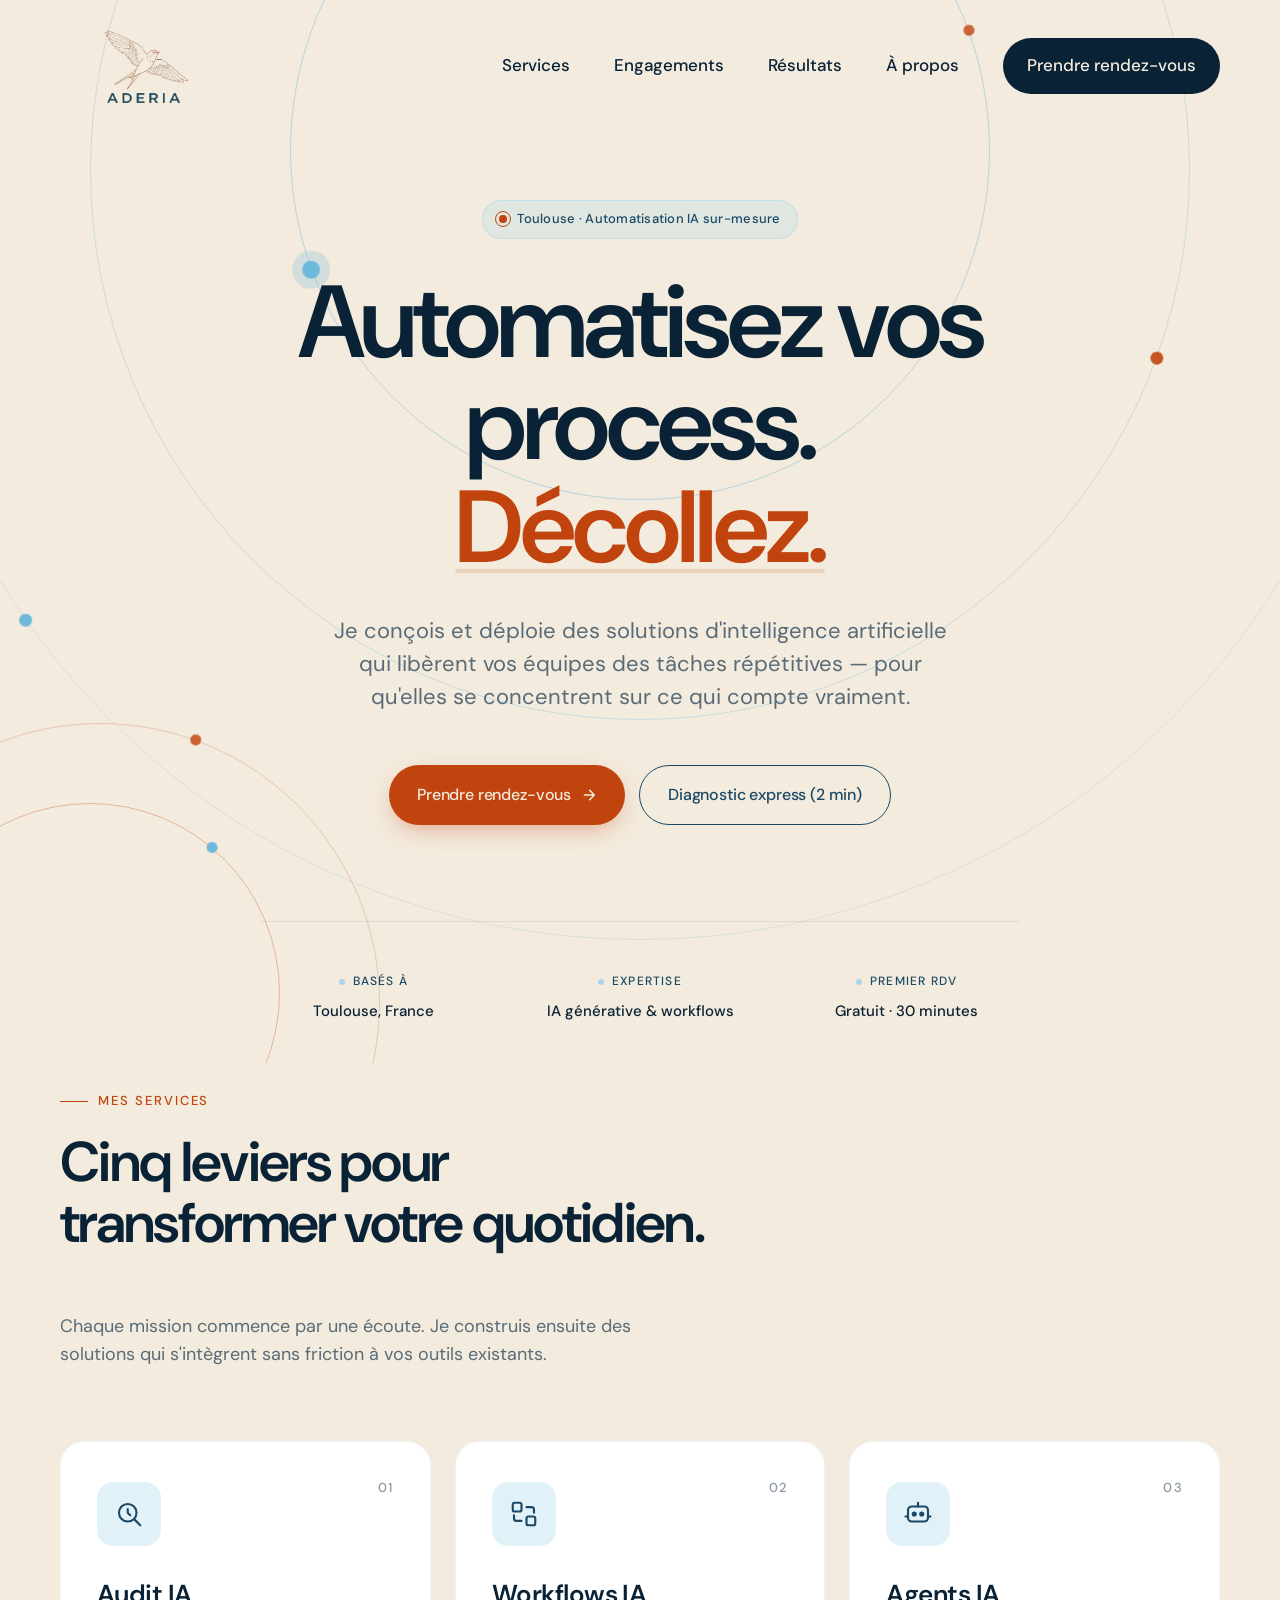
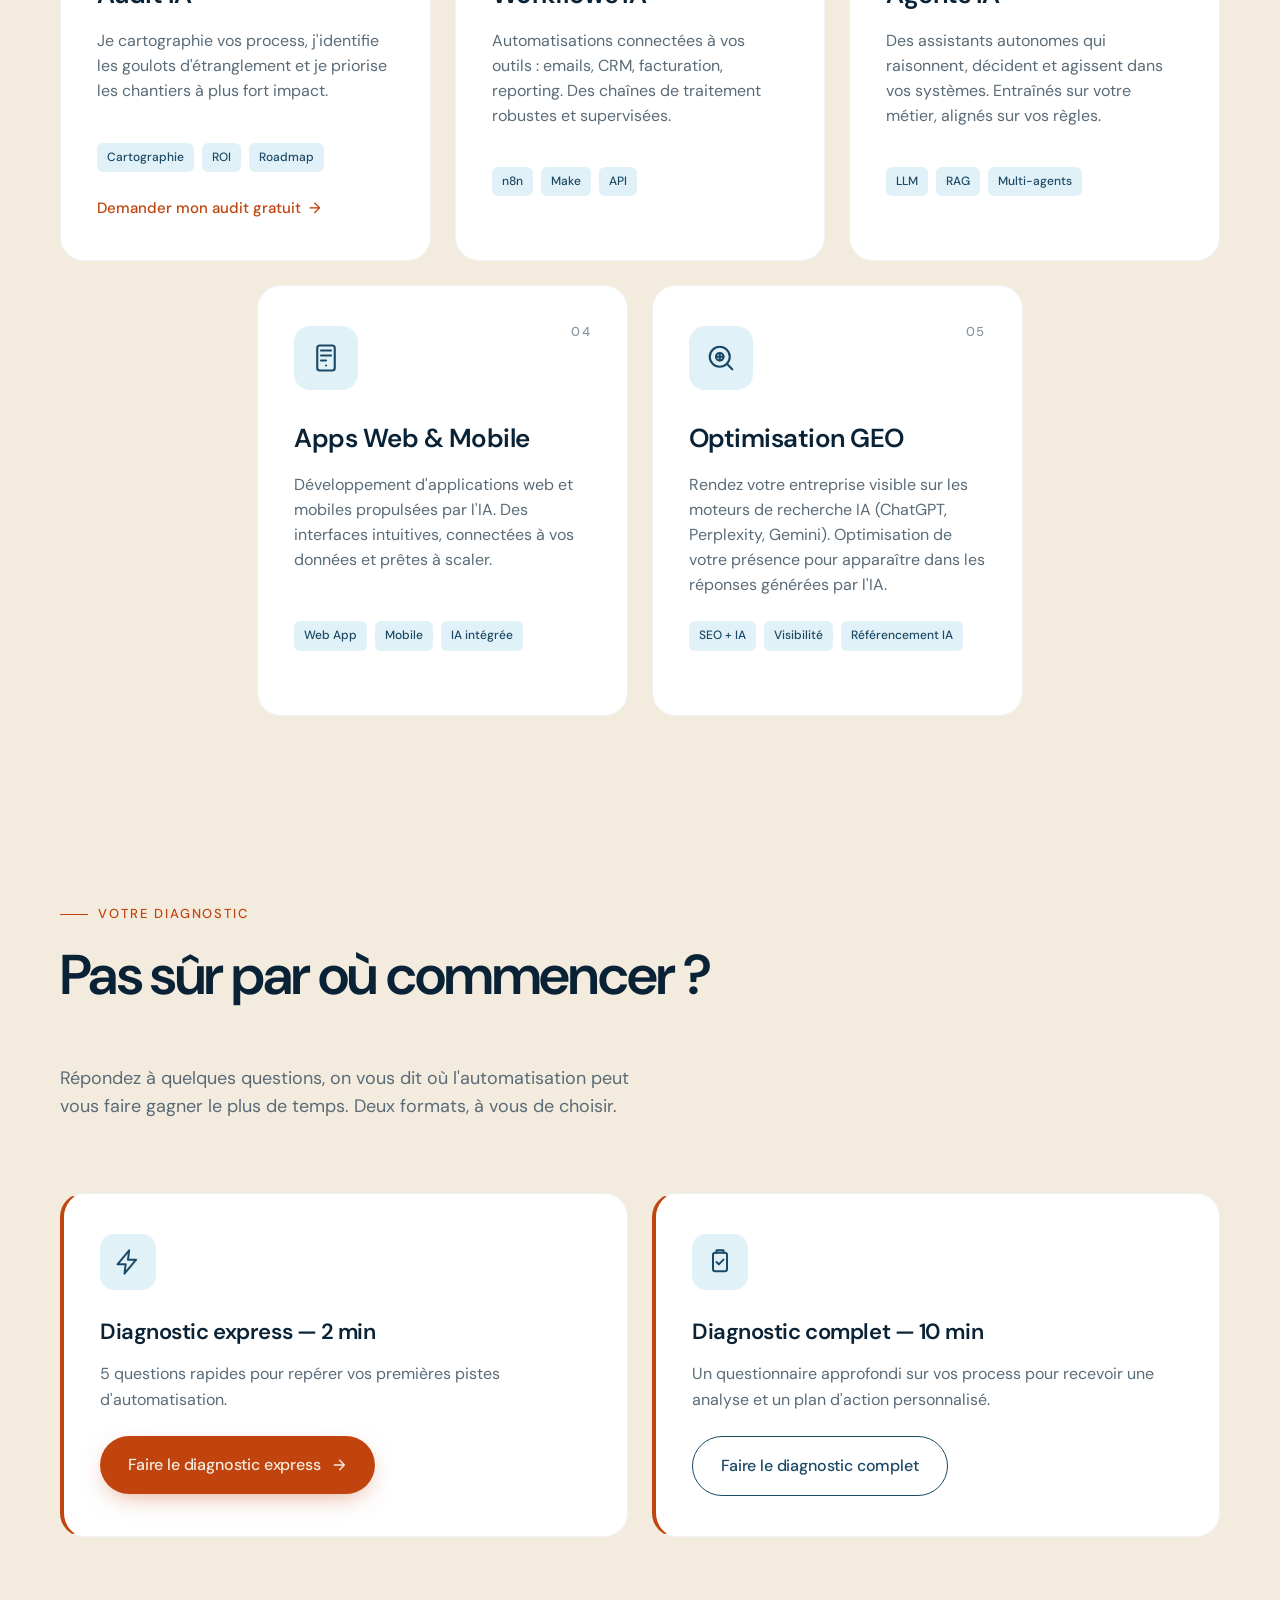
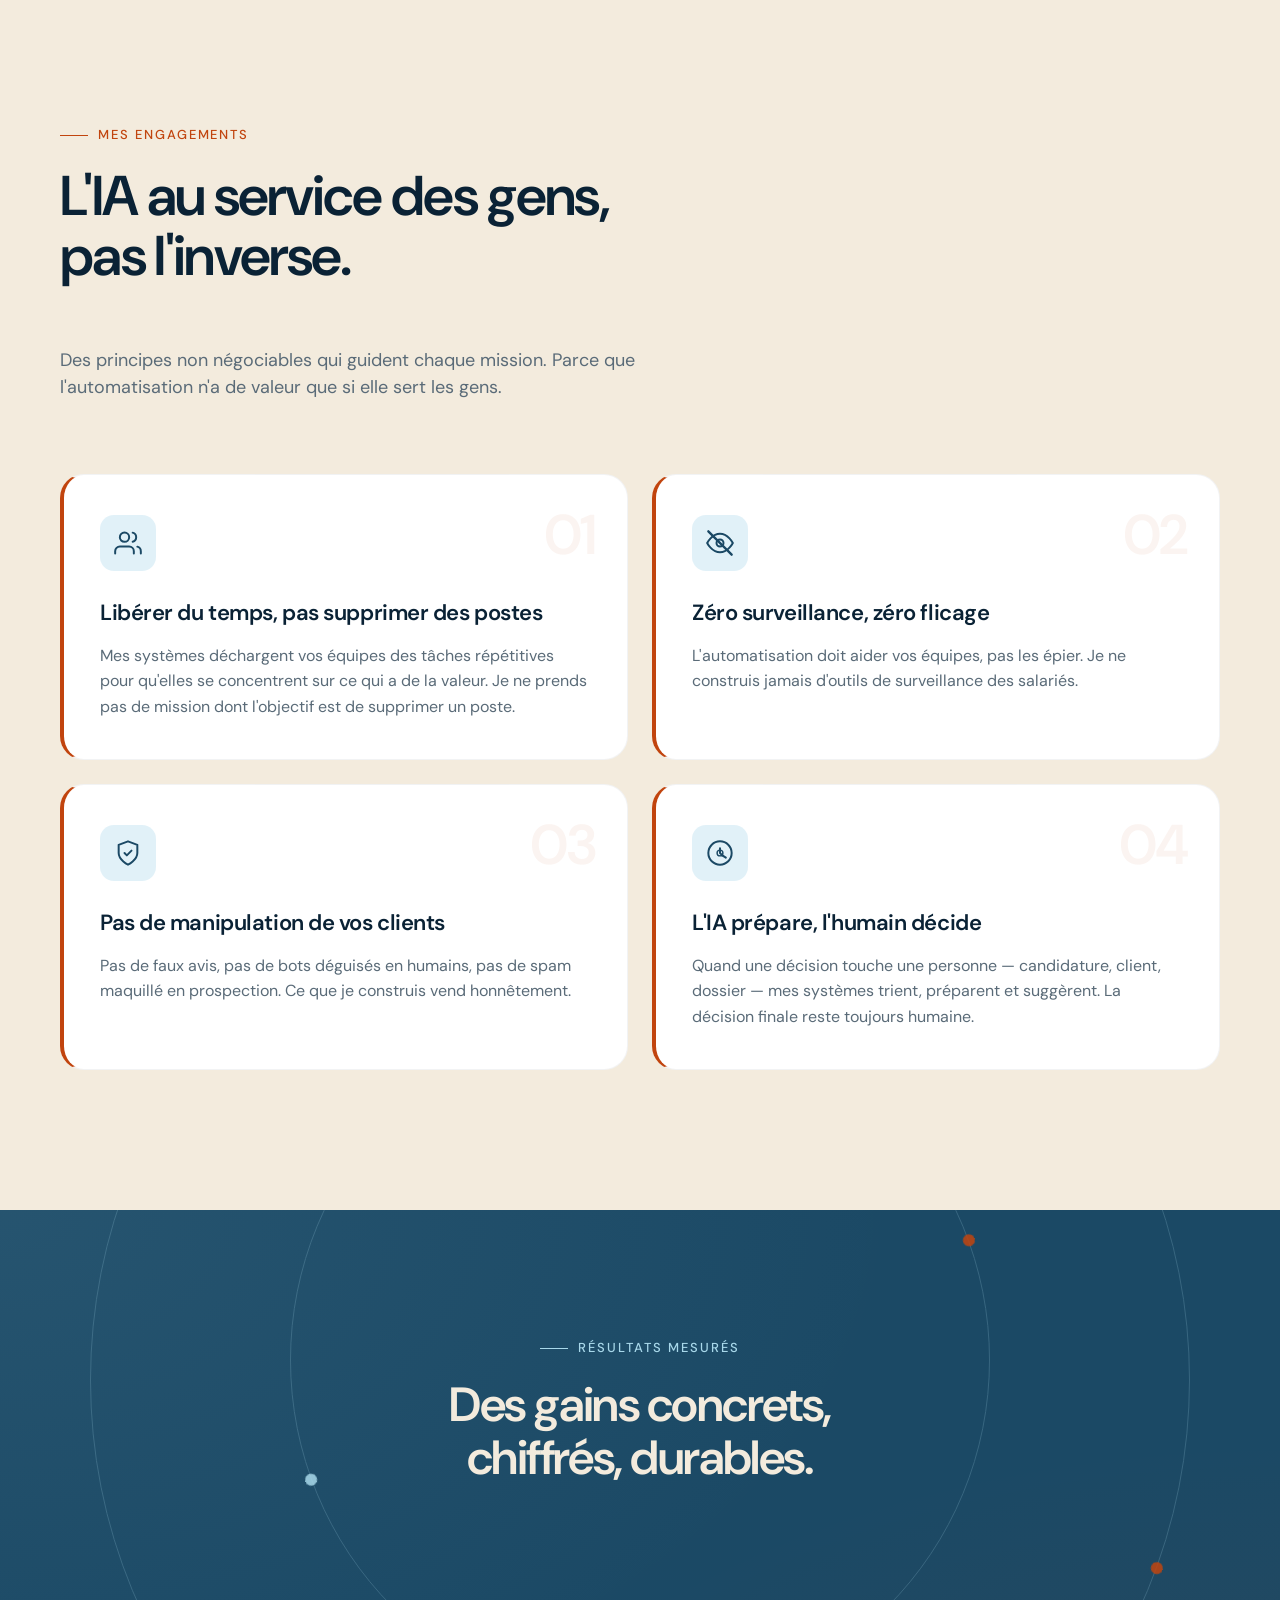
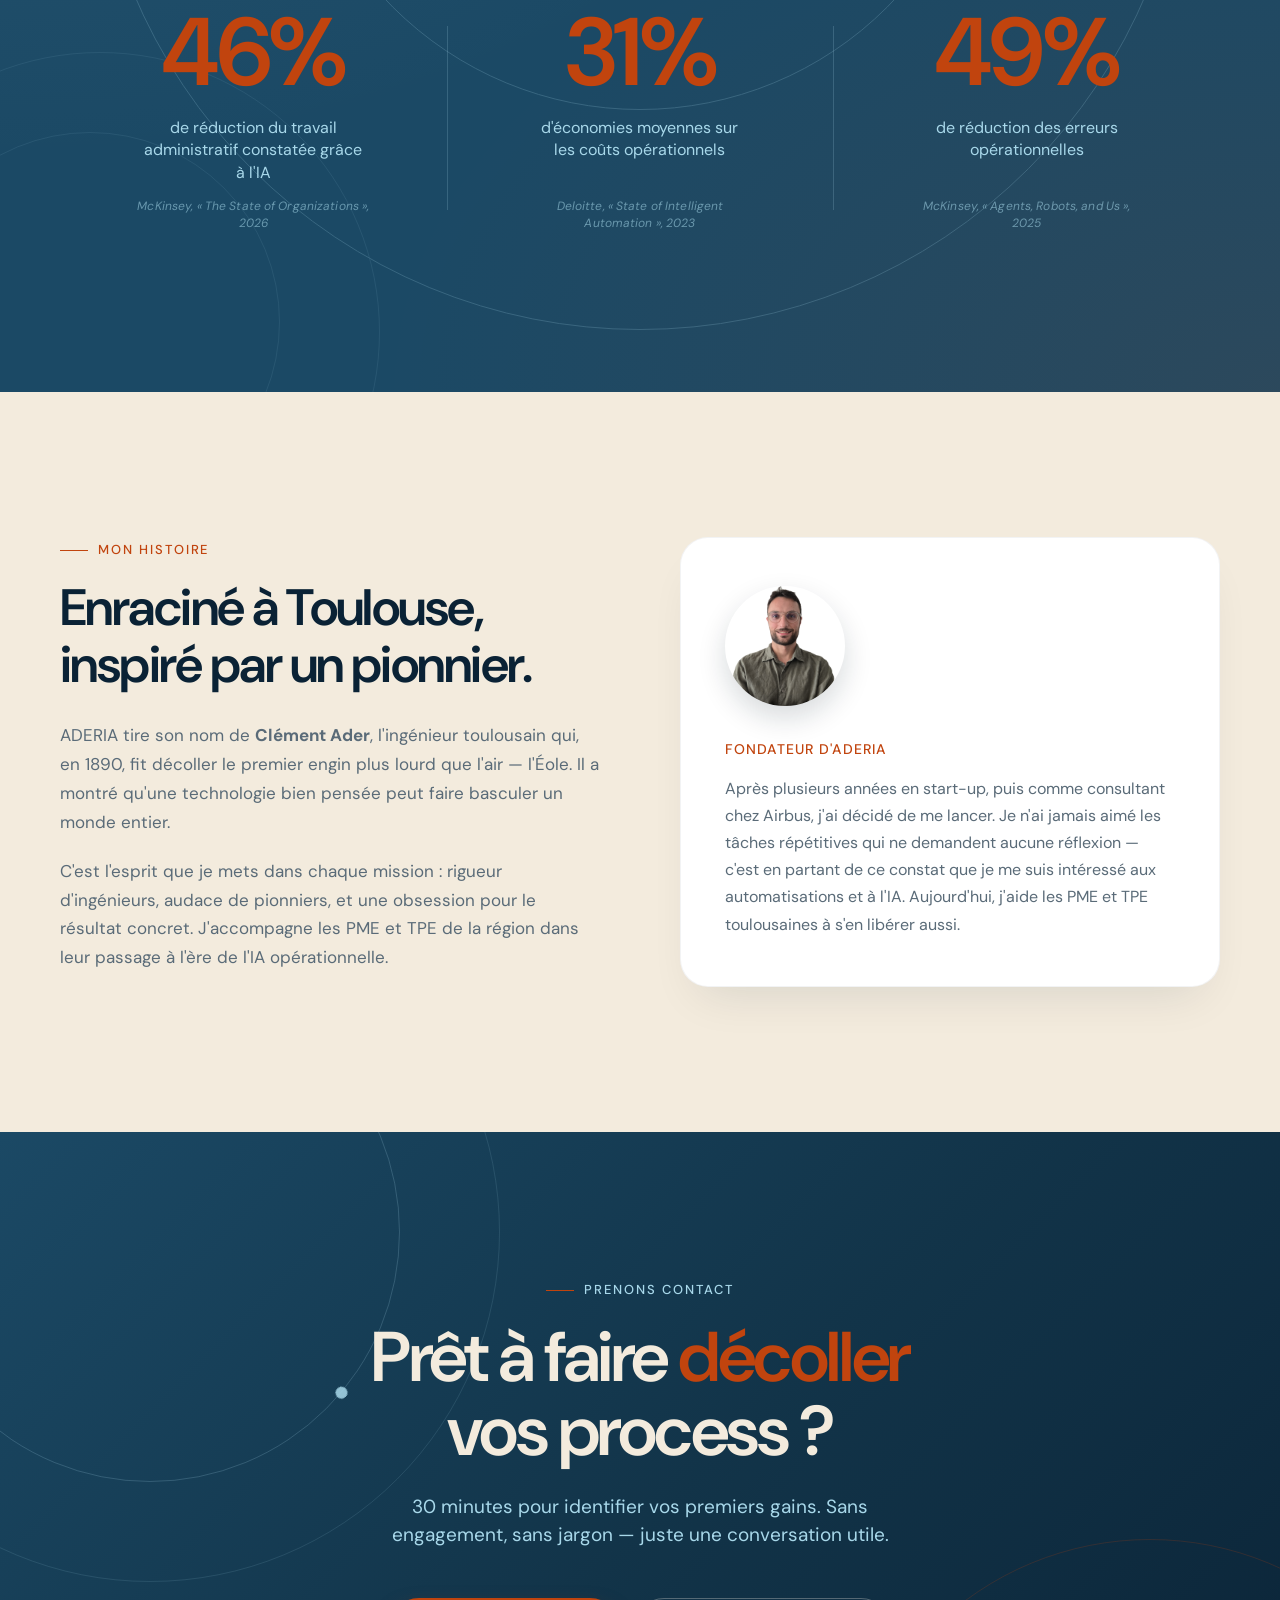
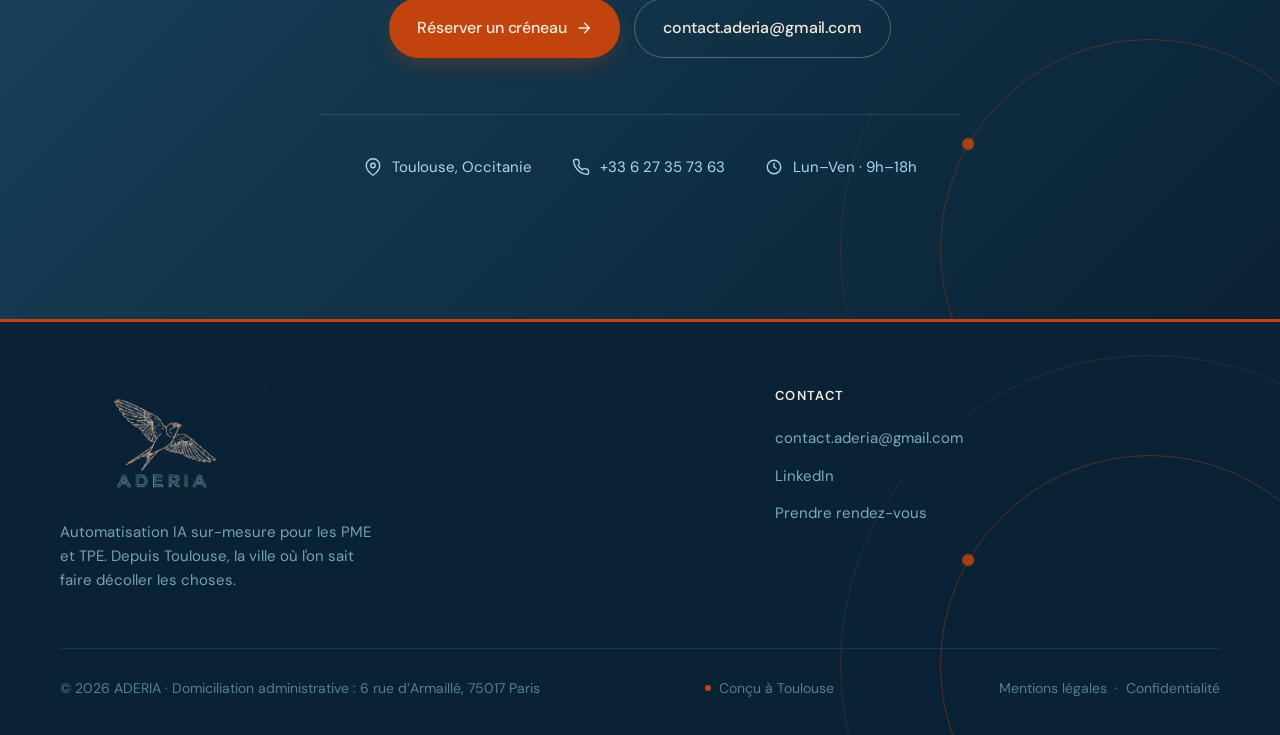
==== index.html @ 404ac1b2 "Hero: tone down orbit dots and rings slightly Halfway between the previous two intensity levels.  Co" ====
<!DOCTYPE html>
<html lang="fr"><head><meta http-equiv="Content-Type" content="text/html; charset=UTF-8">

<meta name="viewport" content="width=device-width, initial-scale=1.0">
<title>ADERIA — Automatisation IA à Toulouse</title>
<link rel="preconnect" href="https://fonts.googleapis.com/">
<link rel="preconnect" href="https://fonts.gstatic.com/" crossorigin="">
<link rel="stylesheet" href="https://fonts.googleapis.com/css2?family=DM+Sans:wght@400;500;600;700;800&display=swap">
<!-- Calendly widget -->
<link href="https://assets.calendly.com/assets/external/widget.css" rel="stylesheet">
<script src="https://assets.calendly.com/assets/external/widget.js" async=""></script>
<!-- Tally popup widget -->
<script src="https://tally.so/widgets/embed.js"></script><style>@keyframes _spin_evhv6_1{0%{transform:rotate(0)}to{transform:rotate(360deg)}}@keyframes _wave_evhv6_1{0%{transform:rotate(0)}50%{transform:rotate(20deg)}to{transform:rotate(0)}}@keyframes _heartBeat_evhv6_1{0%{transform:scale(1)}50%{transform:scale(1.08)}to{transform:scale(1)}}@keyframes _flash_evhv6_1{0%,50%,to{opacity:1}25%,75%{opacity:.2}}@keyframes _bounce_evhv6_1{0%,20%,53%,to{transform:translate(0,0)}40%,43%{transform:translateY(-30px)scaleY(1.1)}70%{transform:translateY(-15px)scaleY(1.05)}80%{transform:translate(0,0)scaleY(.95)}90%{transform:translateY(-4px)scaleY(1.02)}}@keyframes _rubberBand_evhv6_1{0%{transform:scale(1)}30%{transform:scale(1.25,.75)}40%{transform:scale(.75,1.25)}50%{transform:scale(1.15,.85)}65%{transform:scale(.95,1.05)}75%{transform:scale(1.05,.95)}to{transform:scale(1)}}@keyframes _headShake_evhv6_1{0%{transform:translate(0)}6.5%{transform:translate(-6px)rotateY(-9deg)}18.5%{transform:translate(5px)rotateY(7deg)}31.5%{transform:translate(-3px)rotateY(-5deg)}43.5%{transform:translate(2px)rotateY(3deg)}50%{transform:translate(0)}}@keyframes _tada_evhv6_1{0%{transform:scale(1)}10%,20%{transform:scale3d(.9,.9,.9)rotate(-3deg)}30%,50%,70%,90%{transform:scale3d(1.1,1.1,1.1)rotate(3deg)}40%,60%,80%{transform:scale3d(1.1,1.1,1.1)rotate(-3deg)}to{transform:scale(1)}}._overlay_evhv6_157{z-index:1000000006;background-color:#0f0f0f99;justify-content:center;align-items:center;display:flex;position:fixed;inset:0}._layoutDefault_evhv6_170{z-index:2147483000;opacity:0;background-color:#0000;border-radius:5px;width:auto;max-width:95vw;height:auto;display:flex;position:fixed;bottom:20px;right:20px;box-shadow:0 0 0 1px #0f0f0f0d,0 3px 6px #0f0f0f1a,0 9px 24px #0f0f0f33}._layoutModal_evhv6_186{z-index:2147483000;opacity:0;background-color:#0000;border-radius:5px;width:700px;max-width:95vw;height:auto;display:flex;position:relative;box-shadow:0 0 0 1px #0f0f0f0d,0 3px 6px #0f0f0f1a,0 9px 24px #0f0f0f33}._popupContainer_evhv6_200{border-radius:5px;width:100%;display:flex;overflow-y:auto}._popupContainer_evhv6_200 iframe{border-radius:5px;max-height:95vh}._loadingIndicator_evhv6_212{z-index:2147483000;color:#444;background-color:#f5f5f5;border-radius:50%;justify-content:center;align-items:center;width:50px;height:50px;display:inline-flex;position:absolute}._loadingIndicatorNoOverlay_evhv6_225{position:fixed;bottom:10px;right:10px}._loadingIndicator_evhv6_212 svg{width:20px;height:20px;animation:1.618s linear infinite _spin_evhv6_1}._emoji_evhv6_237{font-size:42px;line-height:1;display:inline-block;position:absolute;top:-21px;left:-21px}._animate__wave_evhv6_246{animation:1s ease-in-out 20 _wave_evhv6_1}._animate__heart-beat_evhv6_250{animation:1.3s ease-in-out 20 _heartBeat_evhv6_1}._animate__flash_evhv6_254{animation:2.5s 20 _flash_evhv6_1}._animate__bounce_evhv6_258{transform-origin:bottom;animation:1.5s 20 _bounce_evhv6_1}._animate__rubber-band_evhv6_263{animation:1.5s 20 _rubberBand_evhv6_1}._animate__head-shake_evhv6_267{animation:1.5s ease-in-out 20 _headShake_evhv6_1}._animate__tada_evhv6_271{animation:1.5s 20 _tada_evhv6_1}._animate__spin_evhv6_275{animation:1.618s linear 20 _spin_evhv6_1}@media (height<=1000px){._popupContainer_evhv6_200 iframe{max-height:85vh}}@media (width<=576px){._popupContainer_evhv6_200 iframe{max-height:70vh}._layoutDefault_evhv6_170,._layoutModal_evhv6_186{max-width:calc(100% - 40px)}}
/*$vite$:1*/</style>
<style>
  :root {
    --cream: #F3EBDD;
    --cream-warm: #EFE4D4;
    --terracotta: #C1440E;
    --terracotta-dark: #A03808;
    --navy: #1B4965;
    --navy-deep: #123449;
    --navy-black: #0A2235;
    --sky: #A8D8EA;
    --sky-deep: #6DB9DB;
    --ink: #0A2235;
    --slate: #5A6B78;
    --muted: #8A96A0;
    --line: rgba(10, 34, 53, 0.08);
  }

  * { box-sizing: border-box; margin: 0; padding: 0; }

  html { scroll-behavior: smooth; }

  body {
    font-family: 'DM Sans', sans-serif;
    background: var(--cream);
    color: var(--ink);
    font-size: 17px;
    line-height: 1.6;
    -webkit-font-smoothing: antialiased;
    -moz-osx-font-smoothing: grayscale;
    overflow-x: hidden;
  }

  .container {
    max-width: 1240px;
    margin: 0 auto;
    padding: 0 40px;
  }

  /* ===== NAV ===== */
  .nav {
    position: fixed;
    top: 0; left: 0; right: 0;
    z-index: 100;
    padding: 20px 0;
    transition: all 0.3s ease;
    background: rgba(243, 235, 221, 0);
    backdrop-filter: blur(0px);
  }
  .nav.scrolled {
    background: rgba(243, 235, 221, 0.85);
    backdrop-filter: blur(16px);
    padding: 14px 0;
    border-bottom: 1px solid var(--line);
  }
  .nav-inner {
    display: flex;
    align-items: center;
    justify-content: space-between;
    gap: 24px;
  }
  .nav-links { }
  .logo {
    display: inline-flex;
    align-items: center;
    text-decoration: none;
    line-height: 0;
  }
  .logo img {
    height: 92px;
    width: auto;
    display: block;
    transition: transform 0.3s ease;
  }
  .logo:hover img { transform: translateY(-1px); }
  .nav.scrolled .logo img { height: 72px; }
  .footer-brand .logo img {
    height: 112px;
  }
  .nav-links {
    display: flex;
    gap: 44px;
    align-items: center;
  }
  .nav-links a {
    color: var(--ink);
    text-decoration: none;
    font-size: 17px;
    font-weight: 500;
    transition: color 0.2s;
  }
  .nav-links a:hover { color: var(--terracotta); }
  .nav-cta {
    padding: 14px 24px;
    background: var(--ink);
    color: var(--cream) !important;
    border-radius: 100px;
    font-size: 16px;
    transition: all 0.2s;
  }
  .nav-cta:hover {
    background: var(--terracotta) !important;
    transform: translateY(-1px);
  }

  /* ===== BUTTONS ===== */
  .btn {
    display: inline-flex;
    align-items: center;
    gap: 10px;
    padding: 16px 28px;
    border-radius: 100px;
    font-family: inherit;
    font-size: 16px;
    font-weight: 500;
    text-decoration: none;
    cursor: pointer;
    border: none;
    transition: all 0.25s cubic-bezier(0.4, 0, 0.2, 1);
    letter-spacing: -0.01em;
  }
  .btn-primary {
    background: var(--terracotta);
    color: var(--cream);
    box-shadow: 0 8px 24px -8px rgba(193, 68, 14, 0.5);
  }
  .btn-primary:hover {
    background: var(--terracotta-dark);
    transform: translateY(-2px);
    box-shadow: 0 12px 28px -8px rgba(193, 68, 14, 0.55);
  }
  .btn-outline {
    background: transparent;
    color: var(--navy);
    border: 1.5px solid var(--navy);
  }
  .btn-outline:hover {
    background: var(--navy);
    color: var(--cream);
    transform: translateY(-2px);
  }
  .btn .arrow {
    transition: transform 0.25s;
  }
  .btn:hover .arrow { transform: translateX(3px); }

  /* ===== HERO ===== */
  .hero {
    position: relative;
    padding: 200px 0 40px;
    overflow: hidden;
  }
  .hero-bg {
    position: absolute;
    inset: 0;
    pointer-events: none;
    overflow: hidden;
  }
  .circle {
    position: absolute;
    border-radius: 50%;
    border: 1.5px solid var(--navy);
    opacity: 0.08;
  }
  .circle.c1 { width: 700px; height: 700px; top: -200px; right: 50%; transform: translateX(50%); border-color: var(--sky-deep); opacity: 0.45; }
  .circle.c2 { width: 1100px; height: 1100px; top: -380px; right: 50%; transform: translateX(50%); border-color: var(--sky-deep); opacity: 0.32; }
  .circle.c3 { width: 1500px; height: 1500px; top: -560px; right: 50%; transform: translateX(50%); border-color: var(--sky-deep); opacity: 0.22; }
  .circle.c4 { width: 380px; height: 380px; bottom: -120px; left: -100px; border-color: var(--terracotta); opacity: 0.32; }
  .circle.c5 { width: 560px; height: 560px; bottom: -220px; left: -180px; border-color: var(--terracotta); opacity: 0.22; }

  /* Orbites : chaque .orbit a la taille et la position d'un cercle du hero
     et tourne autour de son centre. Les orbes (.dot) sont posées sur le cercle,
     donc elles suivent la courbe. --t = durée d'un tour, --a = angle de départ. */
  .orbit {
    position: absolute;
    border-radius: 50%;
    pointer-events: none;
    transform: rotate(var(--a, 0deg));
    animation: orbit var(--t, 60s) linear infinite;
    will-change: transform;
  }
  .orbit.rev { animation-direction: reverse; }
  .orbit.o1 { width: 700px;  height: 700px;  top: -200px; left: calc(50% - 350px); --t: 70s;  --a: 250deg; }
  .orbit.o2 { width: 1100px; height: 1100px; top: -380px; left: calc(50% - 550px); --t: 110s; --a: 110deg; }
  .orbit.o3 { width: 1500px; height: 1500px; top: -560px; left: calc(50% - 750px); --t: 160s; --a: 235deg; }
  .orbit.o4 { width: 380px;  height: 380px;  bottom: -120px; left: -100px;         --t: 45s;  --a: 40deg; }
  .orbit.o5 { width: 560px;  height: 560px;  bottom: -220px; left: -180px;         --t: 80s;  --a: 20deg; }
  @keyframes orbit {
    to { transform: rotate(calc(var(--a, 0deg) + 360deg)); }
  }

  .dot {
    position: absolute;
    top: 0; left: 50%;
    transform: translate(-50%, -50%);
    width: 13px; height: 13px;
    border-radius: 50%;
    background: var(--terracotta);
  }
  .dot.d1 { opacity: 0.9; }
  .dot.d2 { background: var(--sky-deep); opacity: 1; width: 18px; height: 18px; box-shadow: 0 0 0 10px rgba(109, 185, 219, 0.25); }
  .dot.d3 { background: var(--sky-deep); opacity: 1; width: 13px; height: 13px; }
  .dot.d4 { background: var(--sky-deep); opacity: 1; width: 11px; height: 11px; }
  .dot.d5 { top: 100%; opacity: 0.8; width: 11px; height: 11px; }  /* face à d2, sur la même orbite */
  .dot.d6 { opacity: 0.8; width: 11px; height: 11px; }

  /* Orbites des sections sombres (chiffres, contact) : mêmes orbites, plus discrètes.
     Les classes o1, o2, o4, o5 (hero) ont la même géométrie que les cercles des chiffres. */
  .section-orbits {
    position: absolute;
    inset: 0;
    z-index: 0;
    pointer-events: none;
    overflow: hidden;
  }
  .section-orbits .dot { width: 12px; height: 12px; opacity: 0.85; box-shadow: none; }
  .section-orbits .dot.dl { background: var(--sky); }
  .orbit.oa { width: 500px; height: 500px; top: -150px;    left: -100px;  --t: 75s; --a: 130deg; }
  .orbit.ob { width: 700px; height: 700px; top: -250px;    left: -200px;  --t: 110s; --a: 60deg; }
  .orbit.oc { width: 420px; height: 420px; bottom: -140px; right: -80px;  --t: 55s; --a: 300deg; }
  .orbit.od { width: 620px; height: 620px; bottom: -240px; right: -180px; --t: 95s; --a: 200deg; }
  .stats > .container { position: relative; }

  /* Pause quand la section n'est pas visible (économie de batterie) */
  .orbits-off .orbit { animation-play-state: paused; }

  @media (prefers-reduced-motion: reduce) {
    .orbit { animation: none; }
  }

  .hero-inner {
    position: relative;
    max-width: 980px;
    margin: 0 auto;
    text-align: center;
  }
  .hero-tag {
    display: inline-flex;
    align-items: center;
    gap: 10px;
    padding: 8px 16px;
    background: rgba(168, 216, 234, 0.25);
    border: 1px solid rgba(168, 216, 234, 0.55);
    border-radius: 100px;
    font-size: 13px;
    font-weight: 500;
    color: var(--navy);
    margin-bottom: 32px;
    letter-spacing: 0.02em;
  }
  .hero-tag .pulse {
    width: 8px; height: 8px;
    border-radius: 50%;
    background: var(--terracotta);
    position: relative;
  }
  .hero-tag .pulse::after {
    content: '';
    position: absolute;
    inset: -4px;
    border-radius: 50%;
    border: 1.5px solid var(--terracotta);
    animation: pulse 2s ease-out infinite;
  }
  @keyframes pulse {
    0% { transform: scale(0.8); opacity: 1; }
    100% { transform: scale(1.8); opacity: 0; }
  }

  .hero h1 {
    font-size: clamp(56px, 8vw, 116px);
    font-weight: 600;
    line-height: 1.0;
    letter-spacing: -0.04em;
    margin-bottom: 36px;
    color: var(--ink);
    text-wrap: balance;
  }
  .hero h1 .accent {
    color: var(--terracotta);
    display: inline-block;
    position: relative;
  }
  .hero h1 .accent::after {
    content: '';
    position: absolute;
    bottom: 0.05em;
    left: 0; right: 0;
    height: 4px;
    background: var(--terracotta);
    opacity: 0.15;
    border-radius: 4px;
  }
  .hero-sub {
    font-size: 22px;
    line-height: 1.5;
    color: var(--slate);
    max-width: 640px;
    margin: 0 auto 52px;
    font-weight: 400;
    text-wrap: pretty;
  }
  .hero-cta {
    display: flex;
    gap: 14px;
    flex-wrap: wrap;
    justify-content: center;
  }
  .hero-meta {
    display: flex;
    gap: 40px;
    margin: 96px auto 0;
    padding-top: 44px;
    border-top: 1px solid var(--line);
    max-width: 760px;
    justify-content: center;
  }
  .hero-meta-item {
    flex: 1;
    text-align: center;
  }
  .hero-meta-label {
    font-size: 12px;
    font-weight: 500;
    color: var(--navy);
    text-transform: uppercase;
    letter-spacing: 0.1em;
    margin-bottom: 8px;
    display: inline-flex;
    align-items: center;
    gap: 8px;
    justify-content: center;
  }
  .hero-meta-label::before {
    content: '';
    width: 6px; height: 6px;
    border-radius: 50%;
    background: var(--sky);
  }
  .hero-meta-val {
    font-size: 15px;
    font-weight: 500;
    color: var(--ink);
  }

  /* ===== SECTION HEADINGS ===== */
  .section {
    padding: 140px 0;
    position: relative;
  }
  .eyebrow {
    display: inline-flex;
    align-items: center;
    gap: 10px;
    font-size: 13px;
    font-weight: 500;
    color: var(--terracotta);
    text-transform: uppercase;
    letter-spacing: 0.15em;
    margin-bottom: 20px;
  }
  .eyebrow::before {
    content: '';
    width: 28px; height: 1px;
    background: var(--terracotta);
  }
  .section-title {
    font-size: clamp(36px, 4.5vw, 56px);
    font-weight: 600;
    line-height: 1.08;
    letter-spacing: -0.03em;
    margin-bottom: 20px;
    color: var(--ink);
    max-width: 760px;
    text-wrap: balance;
  }
  .section-sub {
    font-size: 18px;
    color: var(--slate);
    max-width: 580px;
    line-height: 1.55;
  }
  .section-head {
    display: flex;
    justify-content: space-between;
    align-items: flex-end;
    margin-bottom: 72px;
    gap: 40px;
    flex-wrap: wrap;
  }

  /* ===== SERVICES ===== */
  .services-grid {
    display: flex;
    flex-wrap: wrap;
    gap: 24px;
    justify-content: center;
  }
  .service-card {
    scroll-margin-top: 100px;
    width: calc(33.333% - 16px);
    flex-shrink: 0;
    background: #FFFFFF;
    border-radius: 24px;
    padding: 40px 36px;
    border: 1px solid rgba(10, 34, 53, 0.05);
    transition: all 0.35s cubic-bezier(0.4, 0, 0.2, 1);
    position: relative;
    overflow: hidden;
    display: flex;
    flex-direction: column;
    min-height: 420px;
  }
  .service-card:hover {
    transform: translateY(-6px);
    border-color: rgba(193, 68, 14, 0.2);
    box-shadow: 0 24px 48px -20px rgba(10, 34, 53, 0.12);
  }
  .service-card::before {
    content: '';
    position: absolute;
    top: 0; right: 0;
    width: 160px; height: 160px;
    background: radial-gradient(circle at top right, rgba(193, 68, 14, 0.06), transparent 70%);
    opacity: 0;
    transition: opacity 0.35s;
  }
  .service-card:hover::before { opacity: 1; }

  .service-icon {
    width: 64px; height: 64px;
    border-radius: 16px;
    background: rgba(168, 216, 234, 0.35);
    display: grid;
    place-items: center;
    margin-bottom: 28px;
    color: var(--navy);
    transition: all 0.35s;
  }
  .service-card:hover .service-icon {
    background: var(--terracotta);
    color: var(--cream);
    transform: rotate(-4deg) scale(1.05);
  }
  .service-icon svg { width: 30px; height: 30px; }

  .service-num {
    position: absolute;
    top: 36px; right: 36px;
    font-size: 13px;
    font-weight: 500;
    color: var(--muted);
    letter-spacing: 0.1em;
  }
  .service-title {
    font-size: 26px;
    font-weight: 600;
    letter-spacing: -0.02em;
    margin-bottom: 14px;
    color: var(--ink);
  }
  .service-desc {
    color: var(--slate);
    font-size: 16px;
    line-height: 1.55;
    margin-bottom: 24px;
    flex: 1;
  }
  .service-tags {
    display: flex;
    gap: 8px;
    flex-wrap: wrap;
    margin-bottom: 24px;
  }
  .service-tag {
    font-size: 12px;
    padding: 5px 10px;
    background: rgba(168, 216, 234, 0.35);
    color: var(--navy);
    border-radius: 6px;
    font-weight: 500;
  }
  .service-link {
    color: var(--terracotta);
    text-decoration: none;
    font-weight: 500;
    font-size: 15px;
    display: inline-flex;
    align-items: center;
    gap: 8px;
    transition: gap 0.25s;
    align-self: flex-start;
  }
  .service-link:hover { gap: 12px; }

  /* ===== ENGAGEMENTS ===== */
  .engagements-grid {
    display: grid;
    grid-template-columns: repeat(2, 1fr);
    gap: 24px;
  }
  .engagement-card {
    background: #FFFFFF;
    border-radius: 24px;
    padding: 40px 36px;
    border-left: 4px solid var(--terracotta);
    border-top: 1px solid rgba(10, 34, 53, 0.05);
    border-right: 1px solid rgba(10, 34, 53, 0.05);
    border-bottom: 1px solid rgba(10, 34, 53, 0.05);
    transition: all 0.35s cubic-bezier(0.4, 0, 0.2, 1);
    position: relative;
    overflow: hidden;
  }
  .engagement-card:hover {
    transform: translateY(-4px);
    border-color: rgba(193, 68, 14, 0.2);
    border-left-color: var(--terracotta);
    box-shadow: 0 20px 48px -16px rgba(10, 34, 53, 0.12);
  }
  .engagement-card::before {
    content: '';
    position: absolute;
    top: 0; right: 0;
    width: 140px; height: 140px;
    background: radial-gradient(circle at top right, rgba(193, 68, 14, 0.04), transparent 70%);
    opacity: 0;
    transition: opacity 0.35s;
  }
  .engagement-card:hover::before { opacity: 1; }
  .engagement-num {
    position: absolute;
    top: 32px; right: 32px;
    font-size: 56px;
    font-weight: 600;
    color: rgba(193, 68, 14, 0.06);
    line-height: 1;
    letter-spacing: -0.04em;
  }
  .engagement-icon {
    width: 56px; height: 56px;
    border-radius: 14px;
    background: rgba(168, 216, 234, 0.35);
    display: grid;
    place-items: center;
    margin-bottom: 24px;
    color: var(--navy);
    transition: all 0.35s;
  }
  .engagement-card:hover .engagement-icon {
    background: var(--terracotta);
    color: var(--cream);
    transform: rotate(-4deg) scale(1.05);
  }
  .engagement-icon svg { width: 28px; height: 28px; }
  .engagement-title {
    font-size: 22px;
    font-weight: 600;
    letter-spacing: -0.02em;
    margin-bottom: 12px;
    color: var(--ink);
  }
  .engagement-desc {
    color: var(--slate);
    font-size: 16px;
    line-height: 1.6;
  }

  /* ===== STATS ===== */
  .stats {
    background: var(--navy);
    color: var(--cream);
    padding: 120px 0;
    position: relative;
    overflow: hidden;
  }
  .stats::before {
    content: '';
    position: absolute;
    inset: 0;
    background:
      radial-gradient(ellipse at top left, rgba(168, 216, 234, 0.08), transparent 50%),
      radial-gradient(ellipse at bottom right, rgba(193, 68, 14, 0.1), transparent 50%);
    pointer-events: none;
  }
  .stats-circles {
    position: absolute;
    inset: 0;
    pointer-events: none;
    opacity: 0.2;
  }
  .stats-circles .circle {
    border-color: var(--sky);
    opacity: 1;
  }
  .stats-circles .c4, .stats-circles .c5 { opacity: 0.45; }  /* coins bas-gauche : passent près du texte */
  .stats-head {
    text-align: center;
    margin-bottom: 80px;
    position: relative;
  }
  .stats .eyebrow { color: var(--sky); }
  .stats .eyebrow::before { background: var(--sky); }
  .stats-title {
    font-size: clamp(32px, 4vw, 48px);
    font-weight: 600;
    letter-spacing: -0.03em;
    line-height: 1.1;
    max-width: 640px;
    margin: 0 auto;
    text-wrap: balance;
  }
  .stats-grid {
    display: grid;
    grid-template-columns: repeat(3, 1fr);
    gap: 0;
    position: relative;
  }
  .stat {
    padding: 40px 32px;
    text-align: center;
    position: relative;
    display: flex;
    flex-direction: column;
    align-items: center;
  }
  .stat + .stat::before {
    content: '';
    position: absolute;
    left: 0; top: 20%; bottom: 20%;
    width: 1px;
    background: rgba(168, 216, 234, 0.2);
  }
  .stat-num {
    font-size: clamp(64px, 8vw, 96px);
    font-weight: 600;
    color: var(--terracotta);
    letter-spacing: -0.04em;
    line-height: 1;
    margin-bottom: 16px;
    font-variant-numeric: tabular-nums;
  }
  .stat-label {
    font-size: 16px;
    color: var(--sky);
    font-weight: 400;
    line-height: 1.4;
    max-width: 220px;
    margin: 0 auto 14px;
  }
  .stat-source {
    font-size: 12px;
    color: rgba(168, 216, 234, 0.55);
    font-style: italic;
    line-height: 1.4;
    max-width: 240px;
    margin: auto auto 0;
    letter-spacing: 0.01em;
  }

  /* ===== ABOUT ===== */
  .about-grid {
    display: grid;
    grid-template-columns: 1fr 1fr;
    gap: 80px;
    align-items: center;
  }
  .about-text h2 {
    font-size: clamp(36px, 4vw, 52px);
    font-weight: 600;
    line-height: 1.1;
    letter-spacing: -0.03em;
    margin-bottom: 28px;
    text-wrap: balance;
  }
  .about-text p {
    color: var(--slate);
    font-size: 17px;
    line-height: 1.7;
    margin-bottom: 20px;
  }
  /* ===== FOUNDER ===== */
  .founder-card {
    background: #FFFFFF;
    border-radius: 28px;
    padding: 48px 44px;
    border: 1px solid rgba(10, 34, 53, 0.05);
    box-shadow: 0 24px 48px -20px rgba(10, 34, 53, 0.12);
  }
  .founder-photo {
    width: 120px;
    height: 120px;
    border-radius: 50%;
    object-fit: cover;
    flex-shrink: 0;
    box-shadow: 0 12px 28px rgba(11, 30, 46, 0.16);
    margin-bottom: 24px;
  }
  .founder-role {
    font-size: 14px;
    font-weight: 500;
    color: var(--terracotta);
    text-transform: uppercase;
    letter-spacing: 0.08em;
    margin-bottom: 14px;
  }
  .founder-bio {
    font-size: 16px;
    line-height: 1.7;
    color: var(--slate);
  }

  /* ===== CONTACT ===== */
  .contact {
    background: linear-gradient(135deg, var(--navy) 0%, var(--navy-deep) 50%, var(--navy-black) 100%);
    color: var(--cream);
    padding: 140px 0;
    text-align: center;
    position: relative;
    overflow: hidden;
  }
  .contact-circles {
    position: absolute;
    inset: 0;
    pointer-events: none;
  }
  .contact-circles .circle {
    border-color: var(--sky);
    opacity: 0.2;
  }
  .contact-circles .c-a { width: 500px; height: 500px; top: -150px; left: -100px; }
  .contact-circles .c-b { width: 700px; height: 700px; top: -250px; left: -200px; opacity: 0.12; }
  .contact-circles .c-c { width: 420px; height: 420px; bottom: -140px; right: -80px; border-color: var(--terracotta); opacity: 0.35; }
  .contact-circles .c-d { width: 620px; height: 620px; bottom: -240px; right: -180px; border-color: var(--terracotta); opacity: 0.2; }

  .contact-inner { position: relative; max-width: 720px; margin: 0 auto; }
  .contact h2 {
    font-size: clamp(40px, 5.5vw, 72px);
    font-weight: 600;
    line-height: 1.05;
    letter-spacing: -0.035em;
    margin-bottom: 24px;
    text-wrap: balance;
  }
  .contact h2 .accent { color: var(--terracotta); }
  .contact p {
    font-size: 19px;
    color: var(--sky);
    margin-bottom: 48px;
    line-height: 1.5;
    max-width: 560px;
    margin-left: auto;
    margin-right: auto;
    text-wrap: pretty;
  }
  .contact-cta {
    display: flex;
    gap: 14px;
    justify-content: center;
    flex-wrap: wrap;
    margin-bottom: 56px;
  }
  .btn-light {
    background: transparent;
    color: var(--cream);
    border: 1.5px solid rgba(245, 237, 227, 0.3);
  }
  .btn-light:hover {
    background: var(--cream);
    color: var(--navy);
    border-color: var(--cream);
    transform: translateY(-2px);
  }
  .contact-info {
    display: flex;
    gap: 40px;
    justify-content: center;
    flex-wrap: wrap;
    padding-top: 40px;
    border-top: 1px solid rgba(168, 216, 234, 0.15);
  }
  .contact-info-item {
    display: flex;
    align-items: center;
    gap: 10px;
    color: var(--sky);
    font-size: 15px;
  }
  .contact-info-item svg { width: 18px; height: 18px; }

  /* ===== FOOTER ===== */
  footer {
    background: var(--navy-black);
    color: var(--sky);
    padding: 64px 0 36px;
    border-top: 3px solid var(--terracotta);
    position: relative;
    overflow: hidden;
  }
  footer > .container { position: relative; z-index: 1; }
  .footer-circles { position: absolute; inset: 0; pointer-events: none; }
  .footer-circles .circle { border-color: var(--sky); opacity: 0.18; }
  .footer-circles .fc1 { width: 420px; height: 420px; bottom: -140px; right: -80px; border-color: var(--terracotta); opacity: 0.4; }
  .footer-circles .fc2 { width: 620px; height: 620px; bottom: -240px; right: -180px; border-color: var(--terracotta); opacity: 0.22; }
  .footer-top {
    display: grid;
    grid-template-columns: 1.5fr 1fr;
    gap: 48px;
    margin-bottom: 56px;
  }
  .footer-brand .logo { margin-bottom: 22px; }
  .footer-brand p {
    color: rgba(168, 216, 234, 0.7);
    font-size: 15px;
    line-height: 1.6;
    max-width: 320px;
  }
  .footer-col h4 {
    font-size: 13px;
    font-weight: 600;
    color: var(--cream);
    text-transform: uppercase;
    letter-spacing: 0.1em;
    margin-bottom: 18px;
  }
  .footer-col ul { list-style: none; display: flex; flex-direction: column; gap: 10px; }
  .footer-col a {
    color: rgba(168, 216, 234, 0.75);
    text-decoration: none;
    font-size: 15px;
    transition: color 0.2s;
  }
  .footer-col a:hover { color: var(--terracotta); }
  .footer-bottom {
    padding-top: 28px;
    border-top: 1px solid rgba(168, 216, 234, 0.1);
    display: flex;
    justify-content: space-between;
    align-items: center;
    flex-wrap: wrap;
    gap: 16px;
    font-size: 14px;
    color: rgba(168, 216, 234, 0.5);
  }
  .footer-toulouse {
    display: flex;
    align-items: center;
    gap: 8px;
  }
  .footer-toulouse .dot-tls {
    width: 6px; height: 6px; border-radius: 50%;
    background: var(--terracotta);
  }

  /* ===== SCROLL REVEAL ===== */
  .reveal {
    opacity: 0;
    transform: translateY(24px);
    transition: opacity 0.8s cubic-bezier(0.4, 0, 0.2, 1), transform 0.8s cubic-bezier(0.4, 0, 0.2, 1);
  }
  .reveal.visible {
    opacity: 1;
    transform: translateY(0);
  }
  .reveal-delay-1 { transition-delay: 0.1s; }
  .reveal-delay-2 { transition-delay: 0.2s; }
  .reveal-delay-3 { transition-delay: 0.3s; }

  /* ===== RESPONSIVE ===== */
  @media (max-width: 900px) {
    .container { padding: 0 24px; }
    .nav-links a:not(.nav-cta) { display: none; }
    .hero { padding: 140px 0 80px; }
    .section { padding: 80px 0; }
    .services-grid { justify-content: center; }
    .service-card { width: calc(50% - 12px); }
    .stats-grid { grid-template-columns: 1fr; }
    .stat + .stat::before {
      left: 20%; right: 20%; top: 0; bottom: auto;
      width: auto; height: 1px;
    }
    .about-grid { grid-template-columns: 1fr; gap: 48px; }
    .hero-meta { flex-direction: column; gap: 20px; }
    .section-head { flex-direction: column; align-items: flex-start; }
    .footer-top { grid-template-columns: 1fr; gap: 36px; margin-bottom: 40px; }
  }
  @media (max-width: 600px) {
    .services-grid { flex-direction: column; }
    .service-card { width: 100%; }
    .engagements-grid { grid-template-columns: 1fr; }
    .stats-circles { opacity: 0.1; }  /* arcs plus discrets derrière le texte */
  }
</style>
</head>
<body>

<!-- NAV -->
<nav class="nav" id="nav">
  <div class="container nav-inner">
    <a href="#" class="logo" aria-label="ADERIA">
      <img src="logo_aderia.png" alt="ADERIA">
    </a>
    <div class="nav-links">
      <a href="#services">Services</a>
      <a href="#engagements">Engagements</a>
      <a href="#chiffres">Résultats</a>
      <a href="#apropos">À propos</a>
      <a href="#" class="nav-cta" onclick="Calendly.initPopupWidget({url:&#39;https://calendly.com/contact-aderia/30min&#39;});return false;">Prendre rendez-vous</a>
    </div>
  </div>
</nav>

<!-- HERO -->
<section class="hero">
  <div class="hero-bg">
    <div class="circle c3"></div>
    <div class="circle c2"></div>
    <div class="circle c1"></div>
    <div class="circle c4"></div>
    <div class="circle c5"></div>
    <div class="orbit o1"><span class="dot d2"></span><span class="dot d5"></span></div>
    <div class="orbit o2 rev"><span class="dot d1"></span><span class="dot d5"></span></div>
    <div class="orbit o3"><span class="dot d3"></span><span class="dot d5"></span></div>
    <div class="orbit o4"><span class="dot d4"></span></div>
    <div class="orbit o5 rev"><span class="dot d6"></span></div>
  </div>
  <div class="container hero-inner">
    <div class="hero-tag reveal visible" style="display: inline-flex;">
      <span class="pulse"></span>
      Toulouse · Automatisation IA sur-mesure
    </div>
    <h1 class="reveal reveal-delay-1 visible">
      Automatisez vos process.<br>
      <span class="accent">Décollez.</span>
    </h1>
    <p class="hero-sub reveal reveal-delay-2 visible">
      Je conçois et déploie des solutions d'intelligence artificielle
      qui libèrent vos équipes des tâches répétitives — pour qu'elles se
      concentrent sur ce qui compte vraiment.
    </p>
    <div class="hero-cta reveal reveal-delay-3 visible">
      <a href="#" class="btn btn-primary" onclick="Calendly.initPopupWidget({url:&#39;https://calendly.com/contact-aderia/30min&#39;});return false;">
        Prendre rendez-vous
        <svg class="arrow" width="16" height="16" viewBox="0 0 24 24" fill="none" stroke="currentColor" stroke-width="2.2" stroke-linecap="round" stroke-linejoin="round">
          <path d="M5 12h14M13 5l7 7-7 7"></path>
        </svg>
      </a>
      <a href="#" class="btn btn-outline" onclick="Tally.openPopup(&#39;pbQyAq&#39;,{layout:&#39;modal&#39;,width:640,hideTitle:true,overlay:true,emoji:{text:&#39;⚡&#39;,animation:&#39;flash&#39;}});return false;">
        Diagnostic express (2 min)
      </a>
    </div>
    <div class="hero-meta reveal">
      <div class="hero-meta-item">
        <div class="hero-meta-label">Basés à</div>
        <div class="hero-meta-val">Toulouse, France</div>
      </div>
      <div class="hero-meta-item">
        <div class="hero-meta-label">Expertise</div>
        <div class="hero-meta-val">IA générative &amp; workflows</div>
      </div>
      <div class="hero-meta-item">
        <div class="hero-meta-label">Premier rdv</div>
        <div class="hero-meta-val">Gratuit · 30 minutes</div>
      </div>
    </div>
  </div>
</section>

<!-- SERVICES -->
<section class="section" id="services" style="padding-top: 20px;">
  <div class="container">
    <div class="section-head reveal">
      <div>
        <div class="eyebrow">Mes services</div>
        <h2 class="section-title">Cinq leviers pour transformer votre quotidien.</h2>
      </div>
      <p class="section-sub">
        Chaque mission commence par une écoute. Je construis ensuite
        des solutions qui s'intègrent sans friction à vos outils existants.
      </p>
    </div>

    <div class="services-grid">
      <!-- Audit IA -->
      <div id="audit" class="service-card reveal reveal-delay-1">
        <div class="service-num">01</div>
        <div class="service-icon">
          <svg viewBox="0 0 24 24" fill="none" stroke="currentColor" stroke-width="1.7" stroke-linecap="round" stroke-linejoin="round">
            <circle cx="11" cy="11" r="7"></circle>
            <path d="M21 21l-4.3-4.3"></path>
            <path d="M11 8v3l2 2"></path>
          </svg>
        </div>
        <h3 class="service-title">Audit IA</h3>
        <p class="service-desc">
          Je cartographie vos process, j'identifie les goulots d'étranglement
          et je priorise les chantiers à plus fort impact.
        </p>
        <div class="service-tags">
          <span class="service-tag">Cartographie</span>
          <span class="service-tag">ROI</span>
          <span class="service-tag">Roadmap</span>
        </div>
        <a href="#" class="service-link" onclick="Tally.openPopup(&#39;ODgv0Y&#39;,{layout:&#39;modal&#39;,width:640,hideTitle:true,overlay:true,emoji:{text:&#39;👋&#39;,animation:&#39;wave&#39;}});return false;">
          Demander mon audit gratuit
          <span>→</span>
        </a>
      </div>

      <!-- Workflows IA -->
      <div id="workflows" class="service-card reveal reveal-delay-2">
        <div class="service-num">02</div>
        <div class="service-icon">
          <svg viewBox="0 0 24 24" fill="none" stroke="currentColor" stroke-width="1.7" stroke-linecap="round" stroke-linejoin="round">
            <rect x="3" y="3" width="7" height="7" rx="1.5"></rect>
            <rect x="14" y="14" width="7" height="7" rx="1.5"></rect>
            <path d="M14 6.5h4a2 2 0 0 1 2 2V11"></path>
            <path d="M10 17.5H6a2 2 0 0 1-2-2V13"></path>
          </svg>
        </div>
        <h3 class="service-title">Workflows IA</h3>
        <p class="service-desc">
          Automatisations connectées à vos outils : emails, CRM, facturation,
          reporting. Des chaînes de traitement robustes et supervisées.
        </p>
        <div class="service-tags">
          <span class="service-tag">n8n</span>
          <span class="service-tag">Make</span>
          <span class="service-tag">API</span>
        </div>
      </div>

      <!-- Agents IA -->
      <div id="agents" class="service-card reveal reveal-delay-3">
        <div class="service-num">03</div>
        <div class="service-icon">
          <svg viewBox="0 0 24 24" fill="none" stroke="currentColor" stroke-width="1.7" stroke-linecap="round" stroke-linejoin="round">
            <rect x="4" y="6" width="16" height="12" rx="3"></rect>
            <circle cx="9" cy="12" r="1.2" fill="currentColor"></circle>
            <circle cx="15" cy="12" r="1.2" fill="currentColor"></circle>
            <path d="M12 3v3"></path>
            <path d="M2 14h2M20 14h2"></path>
          </svg>
        </div>
        <h3 class="service-title">Agents IA</h3>
        <p class="service-desc">
          Des assistants autonomes qui raisonnent, décident et agissent
          dans vos systèmes. Entraînés sur votre métier, alignés sur vos règles.
        </p>
        <div class="service-tags">
          <span class="service-tag">LLM</span>
          <span class="service-tag">RAG</span>
          <span class="service-tag">Multi-agents</span>
        </div>
      </div>

      <!-- Apps Web & Mobile -->
      <div id="apps" class="service-card reveal reveal-delay-3">
        <div class="service-num">04</div>
        <div class="service-icon">
          <svg viewBox="0 0 24 24" fill="none" stroke="currentColor" stroke-width="1.7" stroke-linecap="round" stroke-linejoin="round">
            <rect x="5" y="2" width="14" height="20" rx="2"></rect>
            <path d="M12 18h.01"></path>
            <path d="M8 6h8M8 10h8M8 14h4"></path>
          </svg>
        </div>
        <h3 class="service-title">Apps Web &amp; Mobile</h3>
        <p class="service-desc">
          Développement d'applications web et mobiles propulsées par l'IA.
          Des interfaces intuitives, connectées à vos données et prêtes à scaler.
        </p>
        <div class="service-tags">
          <span class="service-tag">Web App</span>
          <span class="service-tag">Mobile</span>
          <span class="service-tag">IA intégrée</span>
        </div>
      </div>

      <div id="geo" class="service-card reveal reveal-delay-1">
        <div class="service-num">05</div>
        <div class="service-icon">
          <svg viewBox="0 0 24 24" fill="none" stroke="currentColor" stroke-width="1.7" stroke-linecap="round" stroke-linejoin="round">
            <circle cx="11" cy="11" r="8"></circle>
            <path d="M21 21l-4.35-4.35"></path>
            <circle cx="11" cy="11" r="3"></circle>
            <path d="M11 8v6M8 11h6"></path>
          </svg>
        </div>
        <h3 class="service-title">Optimisation GEO</h3>
        <p class="service-desc">
          Rendez votre entreprise visible sur les moteurs de recherche IA (ChatGPT, Perplexity, Gemini).
          Optimisation de votre présence pour apparaître dans les réponses générées par l'IA.
        </p>
        <div class="service-tags">
          <span class="service-tag">SEO + IA</span>
          <span class="service-tag">Visibilité</span>
          <span class="service-tag">Référencement IA</span>
        </div>
      </div>
    </div>
  </div>
</section>

<!-- DIAGNOSTIC -->
<section class="section" id="diagnostic" style="padding-top: 40px;">
  <div class="container">
    <div class="section-head reveal">
      <div>
        <div class="eyebrow">Votre diagnostic</div>
        <h2 class="section-title">Pas sûr par où commencer ?</h2>
      </div>
      <p class="section-sub">
        Répondez à quelques questions, on vous dit où l'automatisation
        peut vous faire gagner le plus de temps. Deux formats, à vous de choisir.
      </p>
    </div>

    <div class="engagements-grid">
      <div class="engagement-card reveal reveal-delay-1">
        <div class="engagement-icon">
          <svg viewBox="0 0 24 24" fill="none" stroke="currentColor" stroke-width="1.7" stroke-linecap="round" stroke-linejoin="round">
            <path d="M13 2 3 14h7l-1 8 10-12h-7l1-8z"></path>
          </svg>
        </div>
        <h3 class="engagement-title">Diagnostic express — 2 min</h3>
        <p class="engagement-desc">
          5 questions rapides pour repérer vos premières pistes d'automatisation.
        </p>
        <a href="#" class="btn btn-primary" style="margin-top: 24px;" onclick="Tally.openPopup(&#39;pbQyAq&#39;,{layout:&#39;modal&#39;,width:640,hideTitle:true,overlay:true,emoji:{text:&#39;⚡&#39;,animation:&#39;flash&#39;}});return false;">
          Faire le diagnostic express
          <svg class="arrow" width="16" height="16" viewBox="0 0 24 24" fill="none" stroke="currentColor" stroke-width="2.2" stroke-linecap="round" stroke-linejoin="round">
            <path d="M5 12h14M13 5l7 7-7 7"></path>
          </svg>
        </a>
      </div>

      <div class="engagement-card reveal reveal-delay-2">
        <div class="engagement-icon">
          <svg viewBox="0 0 24 24" fill="none" stroke="currentColor" stroke-width="1.7" stroke-linecap="round" stroke-linejoin="round">
            <rect x="6" y="4" width="12" height="16" rx="2"></rect>
            <path d="M9 4V2h6v2"></path>
            <path d="M9 12l2 2 4-4"></path>
          </svg>
        </div>
        <h3 class="engagement-title">Diagnostic complet — 10 min</h3>
        <p class="engagement-desc">
          Un questionnaire approfondi sur vos process pour recevoir une analyse
          et un plan d'action personnalisé.
        </p>
        <a href="#" class="btn btn-outline" style="margin-top: 24px;" onclick="Tally.openPopup(&#39;ODgv0Y&#39;,{layout:&#39;modal&#39;,width:640,hideTitle:true,overlay:true,emoji:{text:&#39;👋&#39;,animation:&#39;wave&#39;}});return false;">
          Faire le diagnostic complet
        </a>
      </div>
    </div>
  </div>
</section>

<!-- ENGAGEMENTS -->
<section class="section" id="engagements" style="padding-top: 40px;">
  <div class="container">
    <div class="section-head reveal">
      <div>
        <div class="eyebrow">Mes engagements</div>
        <h2 class="section-title">L'IA au service des gens,<br>pas l'inverse.</h2>
      </div>
      <p class="section-sub">
        Des principes non négociables qui guident chaque mission.
        Parce que l'automatisation n'a de valeur que si elle sert les gens.
      </p>
    </div>

    <div class="engagements-grid">

      <div class="engagement-card reveal reveal-delay-1">
        <div class="engagement-num">01</div>
        <div class="engagement-icon">
          <svg viewBox="0 0 24 24" fill="none" stroke="currentColor" stroke-width="1.7" stroke-linecap="round" stroke-linejoin="round">
            <path d="M17 21v-2a4 4 0 0 0-4-4H5a4 4 0 0 0-4 4v2"></path>
            <circle cx="9" cy="7" r="4"></circle>
            <path d="M23 21v-2a4 4 0 0 0-3-3.87"></path>
            <path d="M16 3.13a4 4 0 0 1 0 7.75"></path>
          </svg>
        </div>
        <h3 class="engagement-title">Libérer du temps, pas supprimer des postes</h3>
        <p class="engagement-desc">
          Mes systèmes déchargent vos équipes des tâches répétitives pour qu'elles se concentrent
          sur ce qui a de la valeur. Je ne prends pas de mission dont l'objectif est de supprimer un poste.
        </p>
      </div>

      <div class="engagement-card reveal reveal-delay-2">
        <div class="engagement-num">02</div>
        <div class="engagement-icon">
          <svg viewBox="0 0 24 24" fill="none" stroke="currentColor" stroke-width="1.7" stroke-linecap="round" stroke-linejoin="round">
            <path d="M1 12s4-8 11-8 11 8 11 8-4 8-11 8-11-8-11-8z"></path>
            <circle cx="12" cy="12" r="3"></circle>
            <line x1="2" y1="2" x2="22" y2="22" stroke-width="2"></line>
          </svg>
        </div>
        <h3 class="engagement-title">Zéro surveillance, zéro flicage</h3>
        <p class="engagement-desc">
          L'automatisation doit aider vos équipes, pas les épier. Je ne construis
          jamais d'outils de surveillance des salariés.
        </p>
      </div>

      <div class="engagement-card reveal reveal-delay-1">
        <div class="engagement-num">03</div>
        <div class="engagement-icon">
          <svg viewBox="0 0 24 24" fill="none" stroke="currentColor" stroke-width="1.7" stroke-linecap="round" stroke-linejoin="round">
            <path d="M12 22s8-4 8-10V5l-8-3-8 3v7c0 6 8 10 8 10z"></path>
            <polyline points="9 12 11 14 15 10"></polyline>
          </svg>
        </div>
        <h3 class="engagement-title">Pas de manipulation de vos clients</h3>
        <p class="engagement-desc">
          Pas de faux avis, pas de bots déguisés en humains, pas de spam maquillé en prospection.
          Ce que je construis vend honnêtement.
        </p>
      </div>

      <div class="engagement-card reveal reveal-delay-2">
        <div class="engagement-num">04</div>
        <div class="engagement-icon">
          <svg viewBox="0 0 24 24" fill="none" stroke="currentColor" stroke-width="1.7" stroke-linecap="round" stroke-linejoin="round">
            <path d="M12 8v4l2 2"></path>
            <circle cx="12" cy="12" r="10"></circle>
            <path d="M17 16l-3-2"></path>
            <circle cx="12" cy="12" r="2.5" fill="none" stroke-width="1.2"></circle>
          </svg>
        </div>
        <h3 class="engagement-title">L'IA prépare, l'humain décide</h3>
        <p class="engagement-desc">
          Quand une décision touche une personne — candidature, client, dossier — mes systèmes
          trient, préparent et suggèrent. La décision finale reste toujours humaine.
        </p>
      </div>

    </div>
  </div>
</section>

<!-- STATS -->
<section class="stats" id="chiffres">
  <div class="stats-circles">
    <div class="circle c1"></div>
    <div class="circle c2"></div>
    <div class="circle c4"></div>
    <div class="circle c5"></div>
  </div>
  <div class="section-orbits">
    <div class="orbit o1"><span class="dot dl"></span><span class="dot d5"></span></div>
    <div class="orbit o2 rev"><span class="dot"></span></div>
  </div>
  <div class="container">
    <div class="stats-head reveal">
      <div class="eyebrow" style="justify-content: center; display: inline-flex;">Résultats mesurés</div>
      <h2 class="stats-title">Des gains concrets, chiffrés, durables.</h2>
    </div>
    <div class="stats-grid">
      <div class="stat reveal reveal-delay-1">
        <div class="stat-num" data-target="47" data-suffix="%">0%</div>
        <div class="stat-label">de réduction du travail administratif constatée grâce à l'IA</div>
        <div class="stat-source">McKinsey,&nbsp;«&nbsp;The State of Organizations&nbsp;», 2026</div>
      </div>
      <div class="stat reveal reveal-delay-2">
        <div class="stat-num" data-target="32" data-suffix="%">0%</div>
        <div class="stat-label">d'économies moyennes sur les coûts opérationnels</div>
        <div class="stat-source">Deloitte,&nbsp;«&nbsp;State of Intelligent Automation&nbsp;», 2023</div>
      </div>
      <div class="stat reveal reveal-delay-3">
        <div class="stat-num" data-target="50" data-suffix="%">0%</div>
        <div class="stat-label">de réduction des erreurs opérationnelles</div>
        <div class="stat-source">McKinsey, « Agents, Robots, and Us », 2025</div>
      </div>
    </div>
  </div>
</section>

<!-- À PROPOS -->
<section class="section" id="apropos">
  <div class="container">
    <div class="about-grid">
      <div class="about-text reveal">
        <div class="eyebrow">Mon histoire</div>
        <h2>Enraciné à Toulouse, inspiré par un pionnier.</h2>
        <p>
          ADERIA tire son nom de <strong>Clément Ader</strong>, l'ingénieur
          toulousain qui, en 1890, fit décoller le premier engin plus lourd
          que l'air — l'Éole. Il a montré qu'une technologie bien pensée peut
          faire basculer un monde entier.
        </p>
        <p>
          C'est l'esprit que je mets dans chaque mission : rigueur
          d'ingénieurs, audace de pionniers, et une obsession pour le
          résultat concret. J'accompagne les PME et TPE de la région
          dans leur passage à l'ère de l'IA opérationnelle.
        </p>
      </div>
      <div class="founder-card reveal reveal-delay-2">
        <img class="founder-photo" src="fondateur.png" alt="Fondateur d'ADERIA">
        <div class="founder-role">Fondateur d'ADERIA</div>
        <p class="founder-bio">
          Après plusieurs années en start-up, puis comme consultant chez
          Airbus, j'ai décidé de me lancer. Je n'ai jamais aimé les tâches
          répétitives qui ne demandent aucune réflexion — c'est en partant
          de ce constat que je me suis intéressé aux automatisations et à
          l'IA. Aujourd'hui, j'aide les PME et TPE toulousaines à s'en
          libérer aussi.
        </p>
      </div>
    </div>
  </div>
</section>

<!-- CONTACT -->
<section class="contact" id="contact">
  <div class="contact-circles">
    <div class="circle c-b"></div>
    <div class="circle c-a"></div>
    <div class="circle c-d"></div>
    <div class="circle c-c"></div>
  </div>
  <div class="section-orbits">
    <div class="orbit oa"><span class="dot dl"></span></div>
    <div class="orbit ob rev"><span class="dot dl"></span><span class="dot d5"></span></div>
    <div class="orbit oc"><span class="dot"></span></div>
    <div class="orbit od rev"><span class="dot dl"></span></div>
  </div>
  <div class="container contact-inner">
    <div class="eyebrow reveal" style="color: var(--sky);">Prenons contact</div>
    <h2 class="reveal reveal-delay-1">
      Prêt à faire <span class="accent">décoller</span> vos process ?
    </h2>
    <p class="reveal reveal-delay-2">
      30 minutes pour identifier vos premiers gains. Sans engagement,
      sans jargon — juste une conversation utile.
    </p>
    <div class="contact-cta reveal reveal-delay-3">
      <a href="#" class="btn btn-primary" onclick="Calendly.initPopupWidget({url:&#39;https://calendly.com/contact-aderia/30min&#39;});return false;">
        Réserver un créneau
        <svg class="arrow" width="16" height="16" viewBox="0 0 24 24" fill="none" stroke="currentColor" stroke-width="2.2" stroke-linecap="round" stroke-linejoin="round">
          <path d="M5 12h14M13 5l7 7-7 7"></path>
        </svg>
      </a>
      <a href="mailto:contact.aderia@gmail.com" class="btn btn-light">
        contact.aderia@gmail.com
      </a>
    </div>
    <div class="contact-info reveal">
      <div class="contact-info-item">
        <svg viewBox="0 0 24 24" fill="none" stroke="currentColor" stroke-width="1.8" stroke-linecap="round" stroke-linejoin="round"><path d="M21 10c0 7-9 13-9 13s-9-6-9-13a9 9 0 0 1 18 0z"></path><circle cx="12" cy="10" r="3"></circle></svg>
        Toulouse, Occitanie
      </div>
      <div class="contact-info-item">
        <svg viewBox="0 0 24 24" fill="none" stroke="currentColor" stroke-width="1.8" stroke-linecap="round" stroke-linejoin="round"><path d="M22 16.9v3a2 2 0 0 1-2.2 2 19.8 19.8 0 0 1-8.6-3.1 19.5 19.5 0 0 1-6-6 19.8 19.8 0 0 1-3.1-8.7A2 2 0 0 1 4.1 2h3a2 2 0 0 1 2 1.7c.1.9.3 1.8.6 2.7a2 2 0 0 1-.4 2.1L8 9.8a16 16 0 0 0 6 6l1.3-1.3a2 2 0 0 1 2.1-.4c.9.3 1.8.5 2.7.6a2 2 0 0 1 1.7 2z"></path></svg>
        +33 6 27 35 73 63
      </div>
      <div class="contact-info-item">
        <svg viewBox="0 0 24 24" fill="none" stroke="currentColor" stroke-width="1.8" stroke-linecap="round" stroke-linejoin="round"><circle cx="12" cy="12" r="9"></circle><path d="M12 7v5l3 2"></path></svg>
        Lun–Ven · 9h–18h
      </div>
    </div>
  </div>
</section>

<!-- FOOTER -->
<footer>
  <div class="footer-circles">
    <div class="circle fc2"></div>
    <div class="circle fc1"></div>
  </div>
  <div class="section-orbits">
    <div class="orbit oc"><span class="dot"></span></div>
    <div class="orbit od rev"><span class="dot"></span></div>
  </div>
  <div class="container">
    <div class="footer-top">
      <div class="footer-brand">
        <a href="#" class="logo" aria-label="ADERIA">
          <img src="logo_aderia.png" alt="ADERIA">
        </a>
        <p>
          Automatisation IA sur-mesure pour les PME et TPE.
          Depuis Toulouse, la ville où l'on sait faire décoller les choses.
        </p>
      </div>
      <div class="footer-col">
        <h4>Contact</h4>
        <ul>
          <li><a href="mailto:contact.aderia@gmail.com">contact.aderia@gmail.com</a></li>
          <li><a href="https://www.linkedin.com/company/146513016/" target="_blank" rel="noopener noreferrer">LinkedIn</a></li>
          <li><a href="#" onclick="Calendly.initPopupWidget({url:&#39;https://calendly.com/contact-aderia/30min&#39;});return false;">Prendre rendez-vous</a></li>
        </ul>
      </div>
    </div>
    <div class="footer-bottom">
      <div>© 2026 ADERIA · Domiciliation administrative : 6 rue d’Armaillé, 75017 Paris</div>
      <div class="footer-toulouse">
        <span class="dot-tls"></span>
        Conçu à Toulouse
      </div>
      <div>
        <a href="mentions-legales.html" style="color: inherit; text-decoration: none;">Mentions légales</a>
        &nbsp;·&nbsp;
        <a href="confidentialite.html" style="color: inherit; text-decoration: none;">Confidentialité</a>
      </div>
    </div>
  </div>
</footer>

<script>
  // Nav scroll state
  const nav = document.getElementById('nav');
  const onScroll = () => {
    nav.classList.toggle('scrolled', window.scrollY > 20);
  };
  window.addEventListener('scroll', onScroll, { passive: true });
  onScroll();

  // Reveal on scroll
  const observer = new IntersectionObserver((entries) => {
    entries.forEach((e) => {
      if (e.isIntersecting) {
        e.target.classList.add('visible');
        observer.unobserve(e.target);
      }
    });
  }, { threshold: 0.12, rootMargin: '0px 0px -60px 0px' });
  document.querySelectorAll('.reveal').forEach((el) => observer.observe(el));

  // Count-up for stats
  const statObserver = new IntersectionObserver((entries) => {
    entries.forEach((e) => {
      if (!e.isIntersecting) return;
      const el = e.target;
      const target = parseInt(el.dataset.target, 10);
      const suffix = el.dataset.suffix || '';
      const duration = 1400;
      const start = performance.now();
      const tick = (now) => {
        const p = Math.min((now - start) / duration, 1);
        const eased = 1 - Math.pow(1 - p, 3);
        el.textContent = Math.round(target * eased) + suffix;
        if (p < 1) requestAnimationFrame(tick);
      };
      requestAnimationFrame(tick);
      statObserver.unobserve(el);
    });
  }, { threshold: 0.4 });
  document.querySelectorAll('.stat-num').forEach((el) => statObserver.observe(el));

  // Pause les orbites quand la section n'est pas à l'écran
  const orbitObserver = new IntersectionObserver((entries) => {
    entries.forEach((e) => e.target.classList.toggle('orbits-off', !e.isIntersecting));
  }, { threshold: 0 });
  document.querySelectorAll('.hero, .stats, .contact, footer').forEach((el) => orbitObserver.observe(el));

  // Subtle parallax on hero circles
  const heroBg = document.querySelector('.hero-bg');
  window.addEventListener('scroll', () => {
    if (!heroBg) return;
    const y = window.scrollY;
    if (y < 800) {
      heroBg.style.transform = `translateY(${y * 0.15}px)`;
    }
  }, { passive: true });
</script>



</body></html>
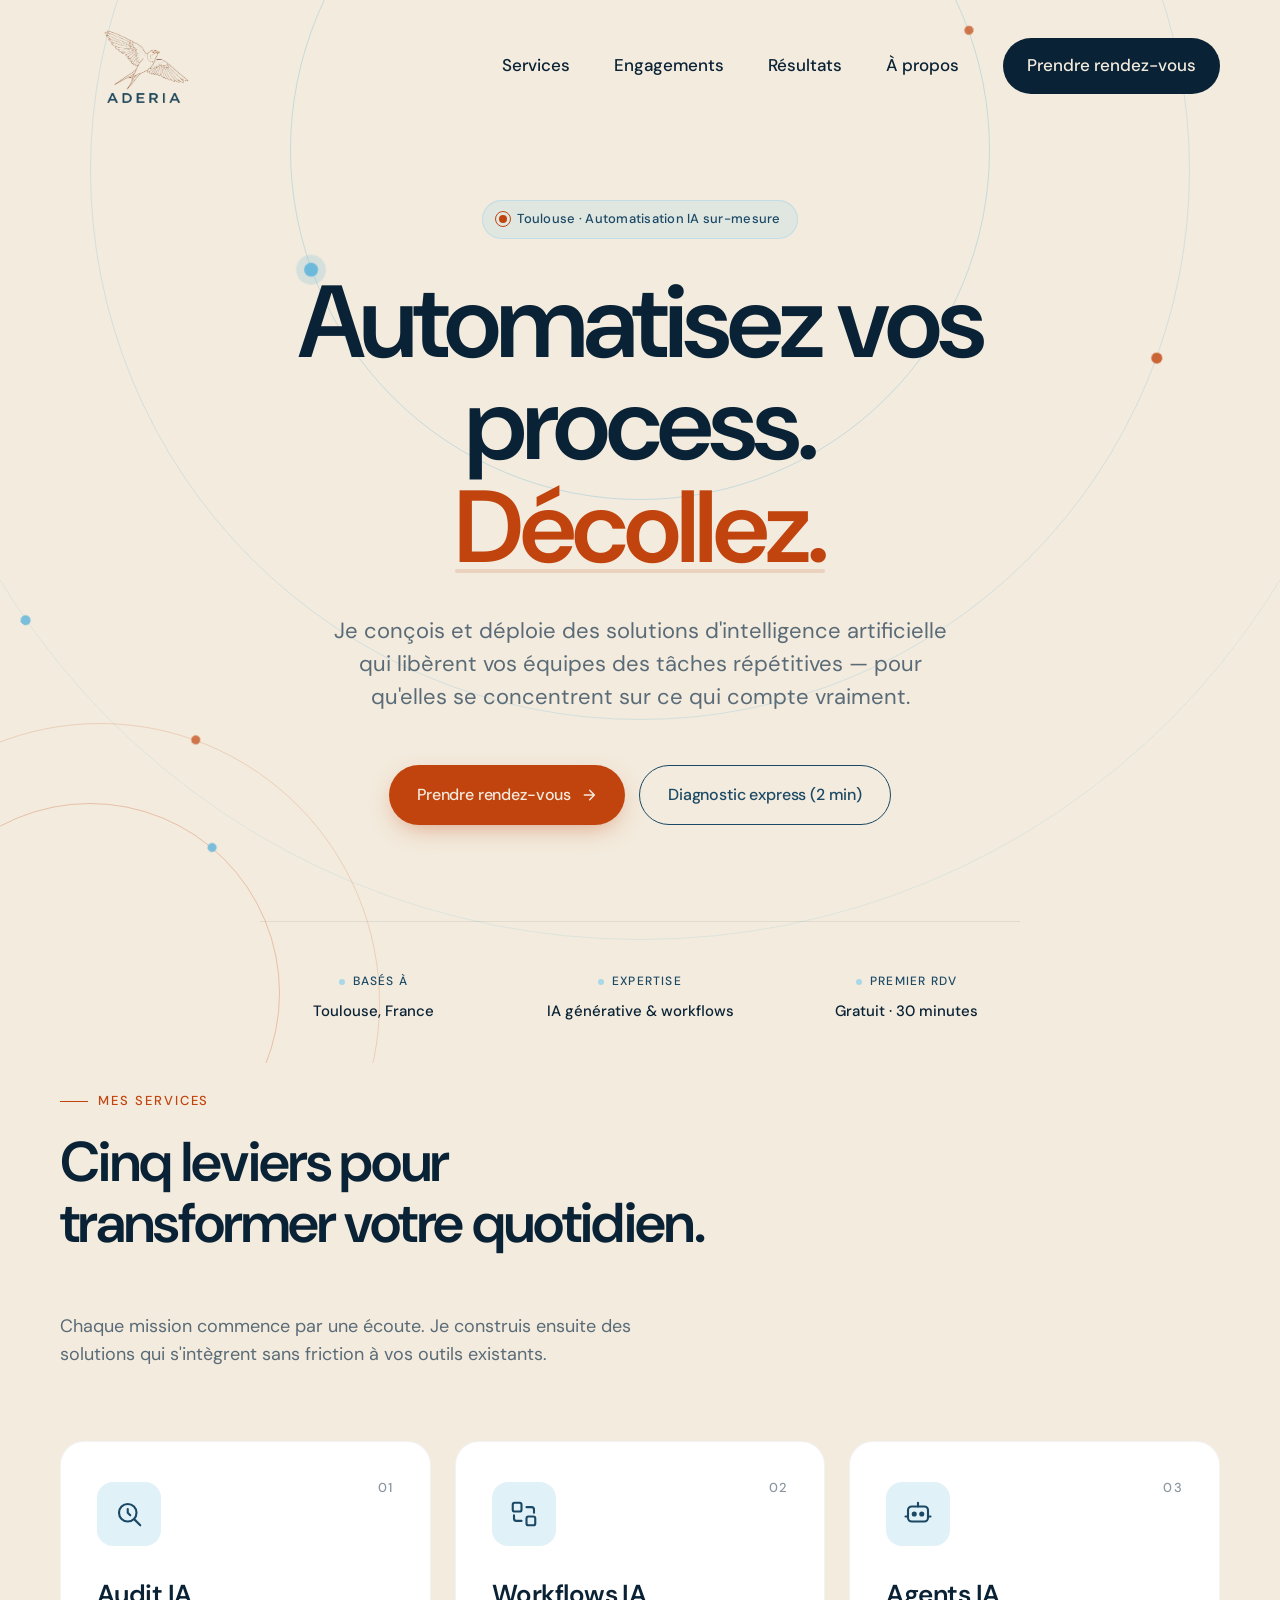
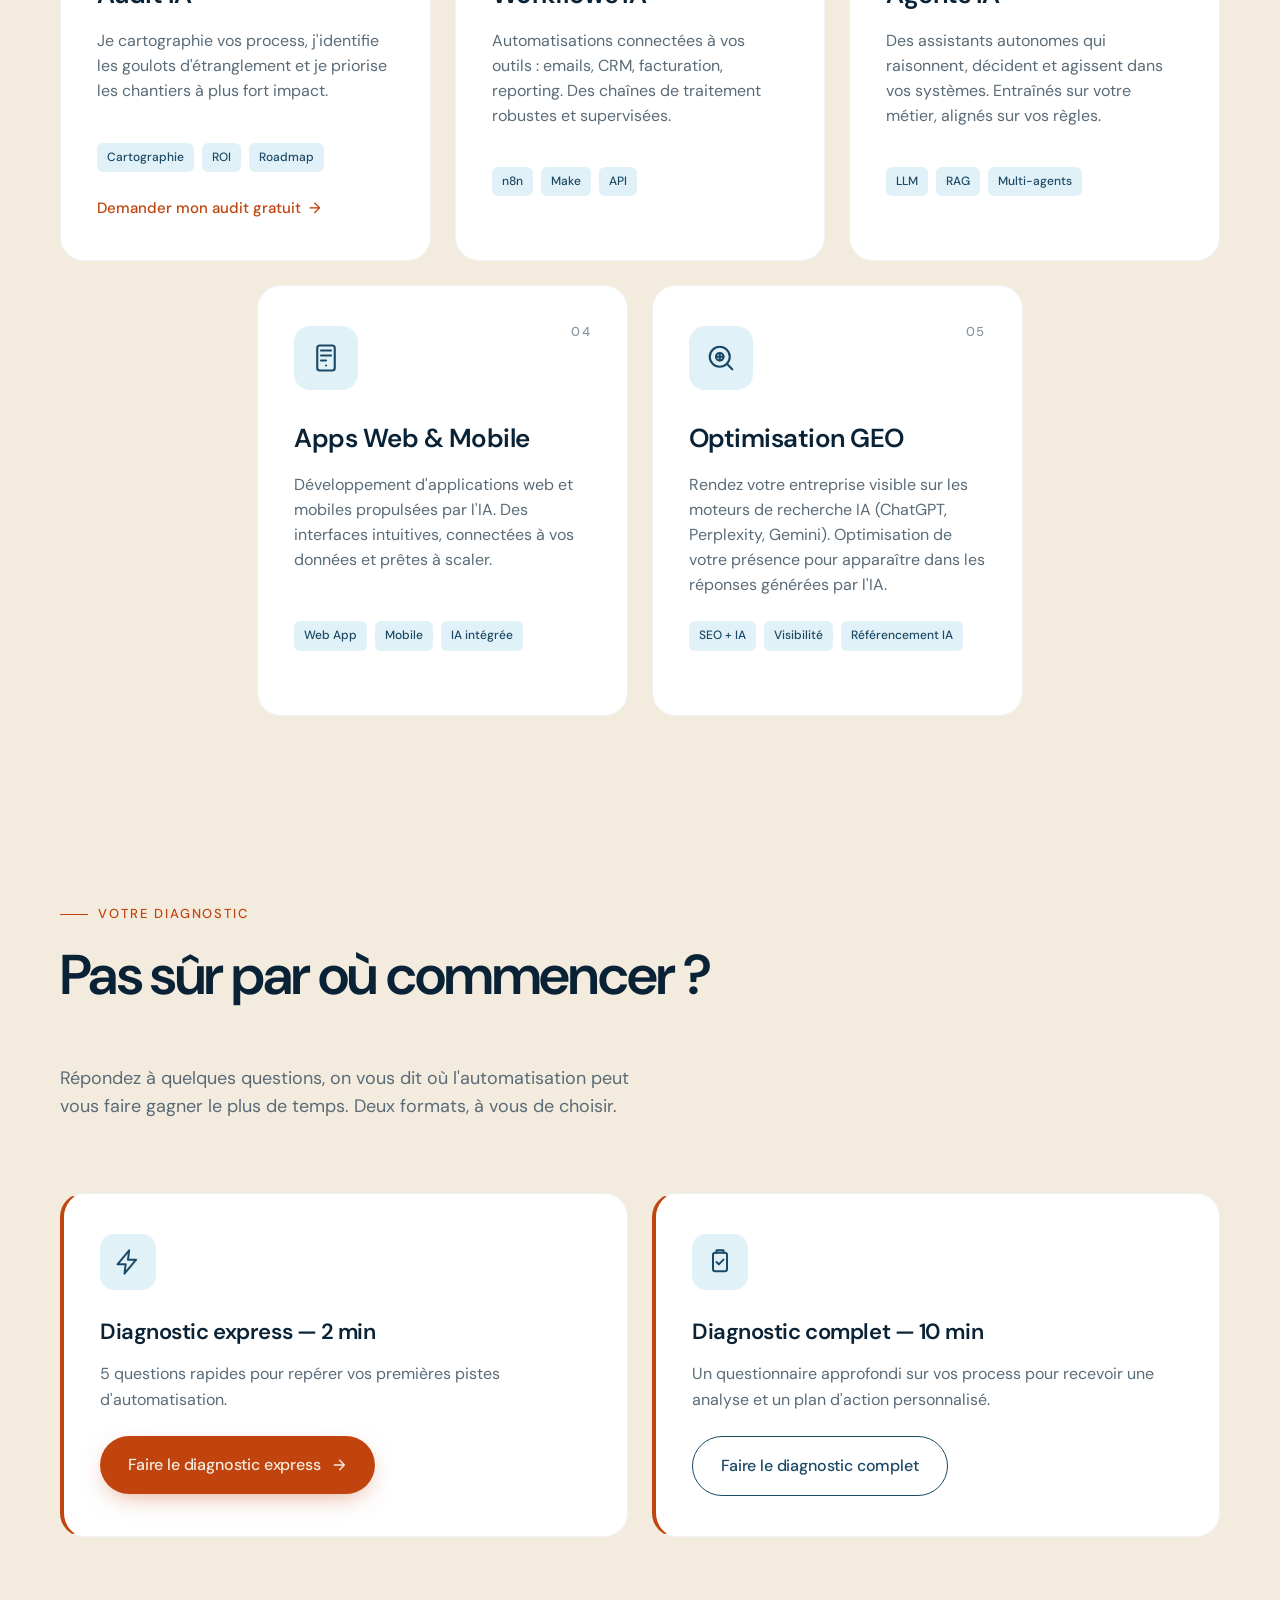
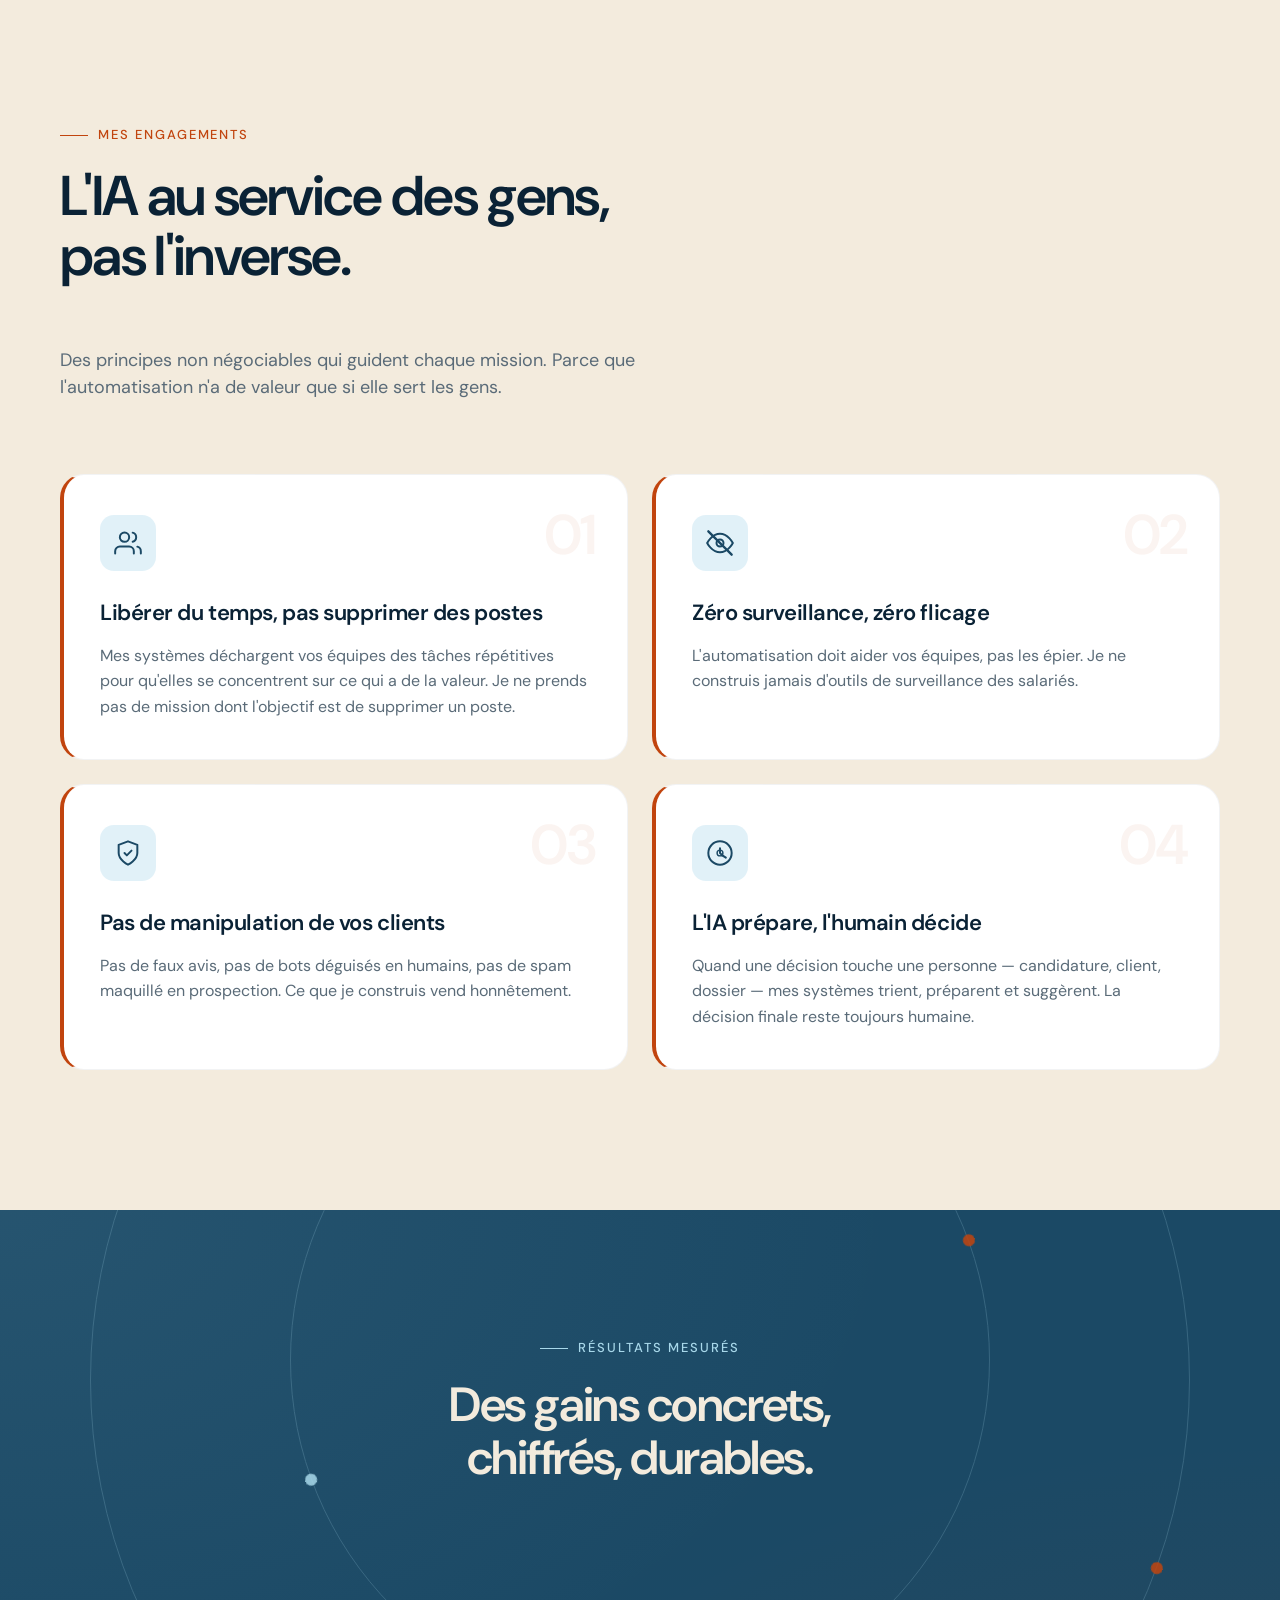
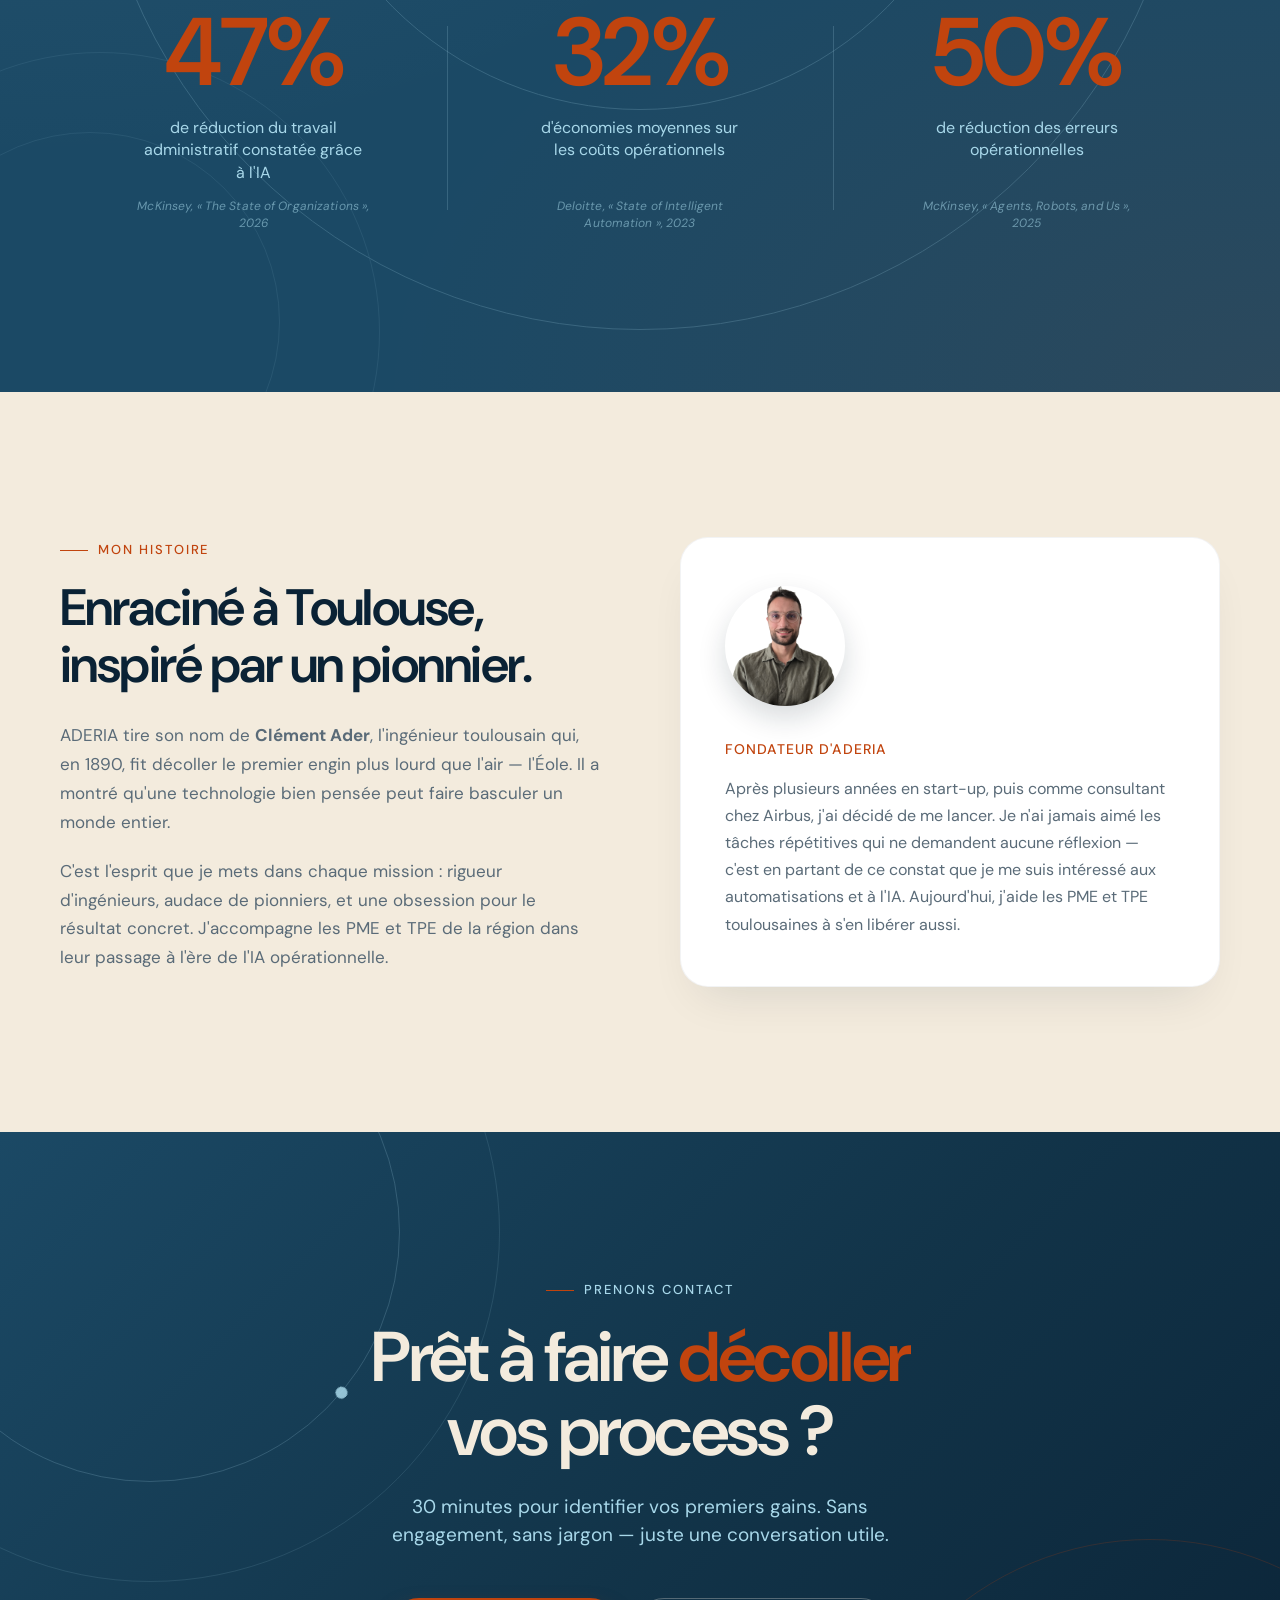
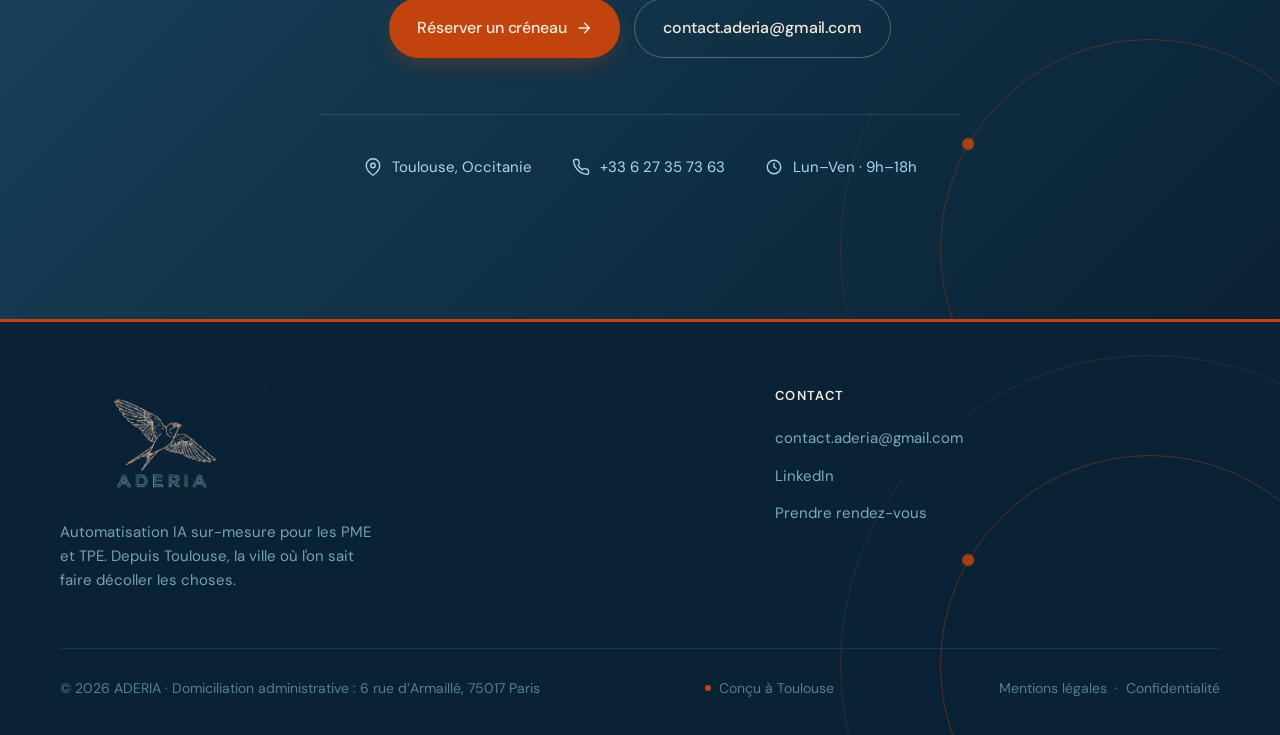
==== commit ba7333b1: "Hero: reduce orbit dots and rings further Co-Authored-By: Claude Sonnet 5.5 <noreply@anthropic.com> " ====
--- a/index.html
+++ b/index.html
@@ -175,11 +175,11 @@
     border: 1.5px solid var(--navy);
     opacity: 0.08;
   }
-  .circle.c1 { width: 700px; height: 700px; top: -200px; right: 50%; transform: translateX(50%); border-color: var(--sky-deep); opacity: 0.45; }
-  .circle.c2 { width: 1100px; height: 1100px; top: -380px; right: 50%; transform: translateX(50%); border-color: var(--sky-deep); opacity: 0.32; }
-  .circle.c3 { width: 1500px; height: 1500px; top: -560px; right: 50%; transform: translateX(50%); border-color: var(--sky-deep); opacity: 0.22; }
-  .circle.c4 { width: 380px; height: 380px; bottom: -120px; left: -100px; border-color: var(--terracotta); opacity: 0.32; }
-  .circle.c5 { width: 560px; height: 560px; bottom: -220px; left: -180px; border-color: var(--terracotta); opacity: 0.22; }
+  .circle.c1 { width: 700px; height: 700px; top: -200px; right: 50%; transform: translateX(50%); border-color: var(--sky-deep); opacity: 0.34; }
+  .circle.c2 { width: 1100px; height: 1100px; top: -380px; right: 50%; transform: translateX(50%); border-color: var(--sky-deep); opacity: 0.24; }
+  .circle.c3 { width: 1500px; height: 1500px; top: -560px; right: 50%; transform: translateX(50%); border-color: var(--sky-deep); opacity: 0.16; }
+  .circle.c4 { width: 380px; height: 380px; bottom: -120px; left: -100px; border-color: var(--terracotta); opacity: 0.26; }
+  .circle.c5 { width: 560px; height: 560px; bottom: -220px; left: -180px; border-color: var(--terracotta); opacity: 0.17; }
 
   /* Orbites : chaque .orbit a la taille et la position d'un cercle du hero
      et tourne autour de son centre. Les orbes (.dot) sont posées sur le cercle,
@@ -206,16 +206,16 @@
     position: absolute;
     top: 0; left: 50%;
     transform: translate(-50%, -50%);
-    width: 13px; height: 13px;
+    width: 11px; height: 11px;
     border-radius: 50%;
     background: var(--terracotta);
   }
-  .dot.d1 { opacity: 0.9; }
-  .dot.d2 { background: var(--sky-deep); opacity: 1; width: 18px; height: 18px; box-shadow: 0 0 0 10px rgba(109, 185, 219, 0.25); }
-  .dot.d3 { background: var(--sky-deep); opacity: 1; width: 13px; height: 13px; }
-  .dot.d4 { background: var(--sky-deep); opacity: 1; width: 11px; height: 11px; }
-  .dot.d5 { top: 100%; opacity: 0.8; width: 11px; height: 11px; }  /* face à d2, sur la même orbite */
-  .dot.d6 { opacity: 0.8; width: 11px; height: 11px; }
+  .dot.d1 { opacity: 0.8; }
+  .dot.d2 { background: var(--sky-deep); opacity: 1; width: 14px; height: 14px; box-shadow: 0 0 0 8px rgba(109, 185, 219, 0.22); }
+  .dot.d3 { background: var(--sky-deep); opacity: 0.9; width: 10px; height: 10px; }
+  .dot.d4 { background: var(--sky-deep); opacity: 0.9; width: 9px; height: 9px; }
+  .dot.d5 { top: 100%; opacity: 0.7; width: 9px; height: 9px; }  /* face à d2, sur la même orbite */
+  .dot.d6 { opacity: 0.7; width: 9px; height: 9px; }
 
   /* Orbites des sections sombres (chiffres, contact) : mêmes orbites, plus discrètes.
      Les classes o1, o2, o4, o5 (hero) ont la même géométrie que les cercles des chiffres. */
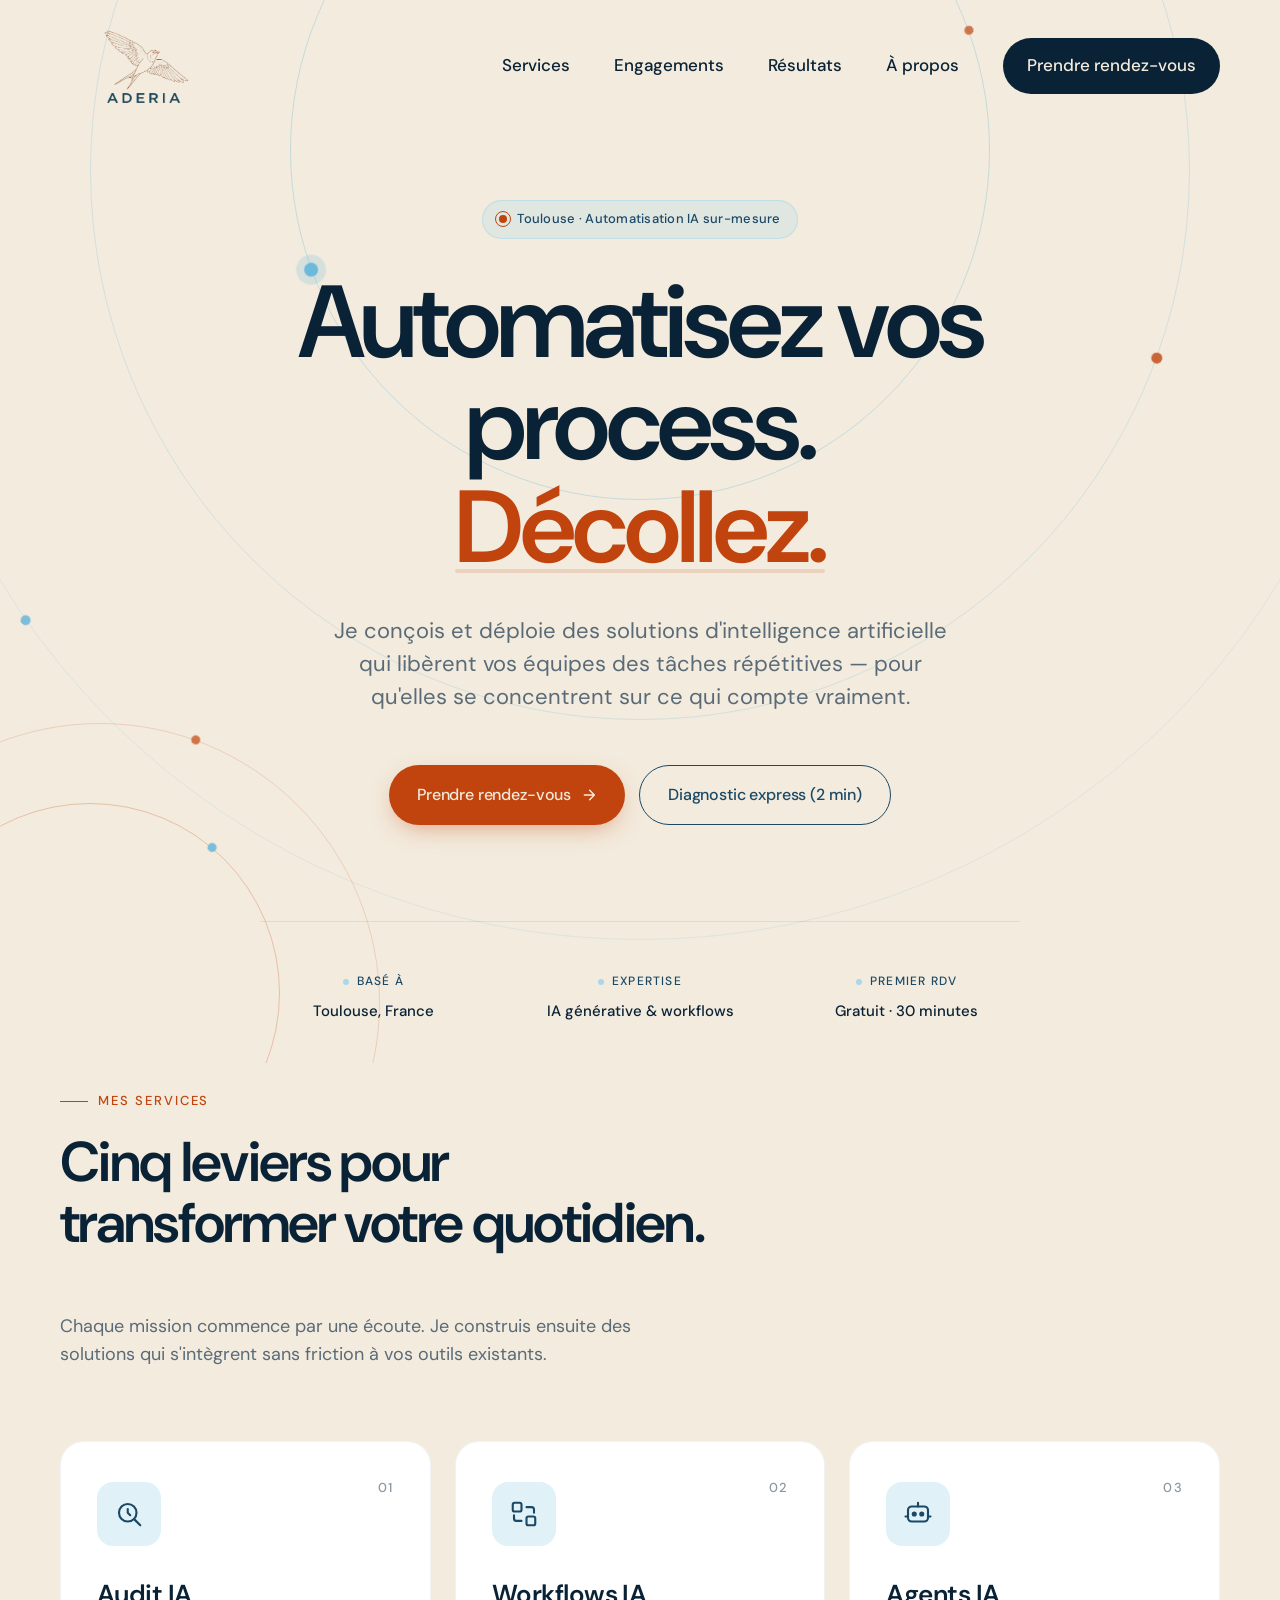
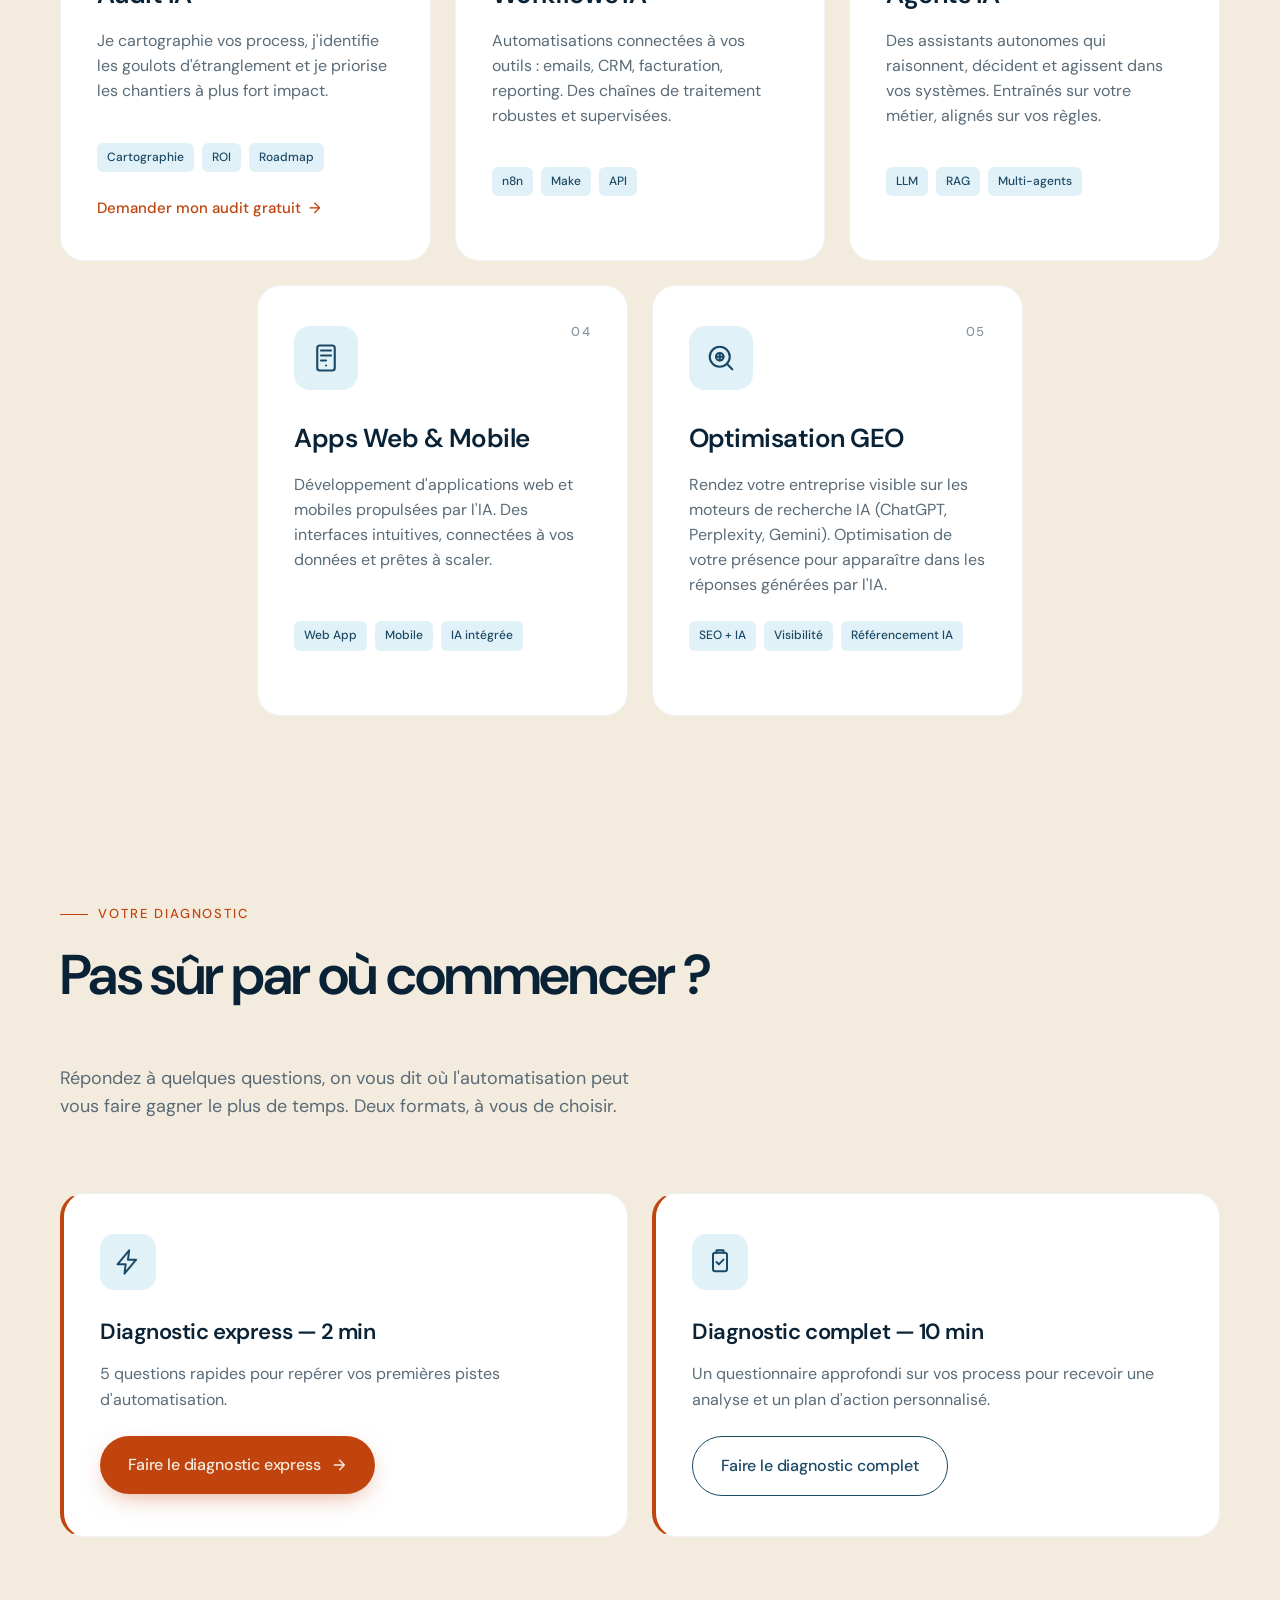
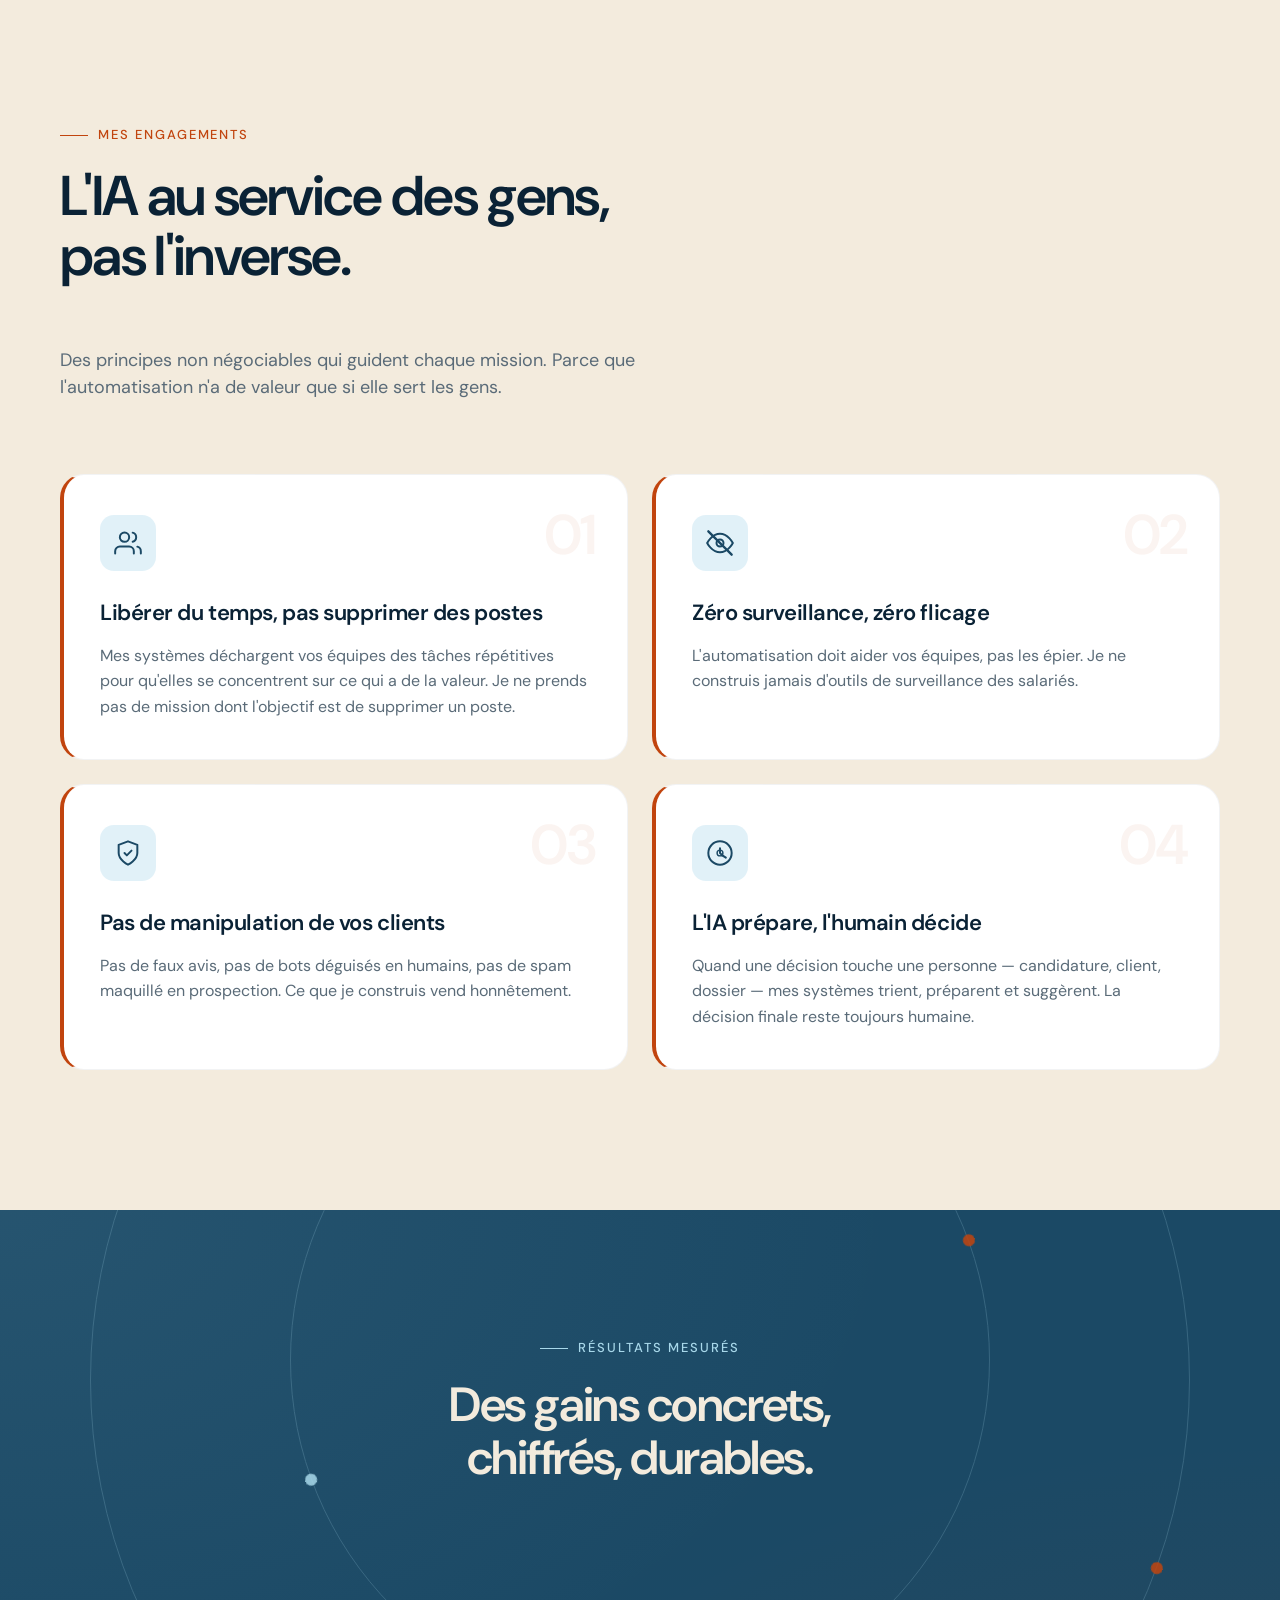
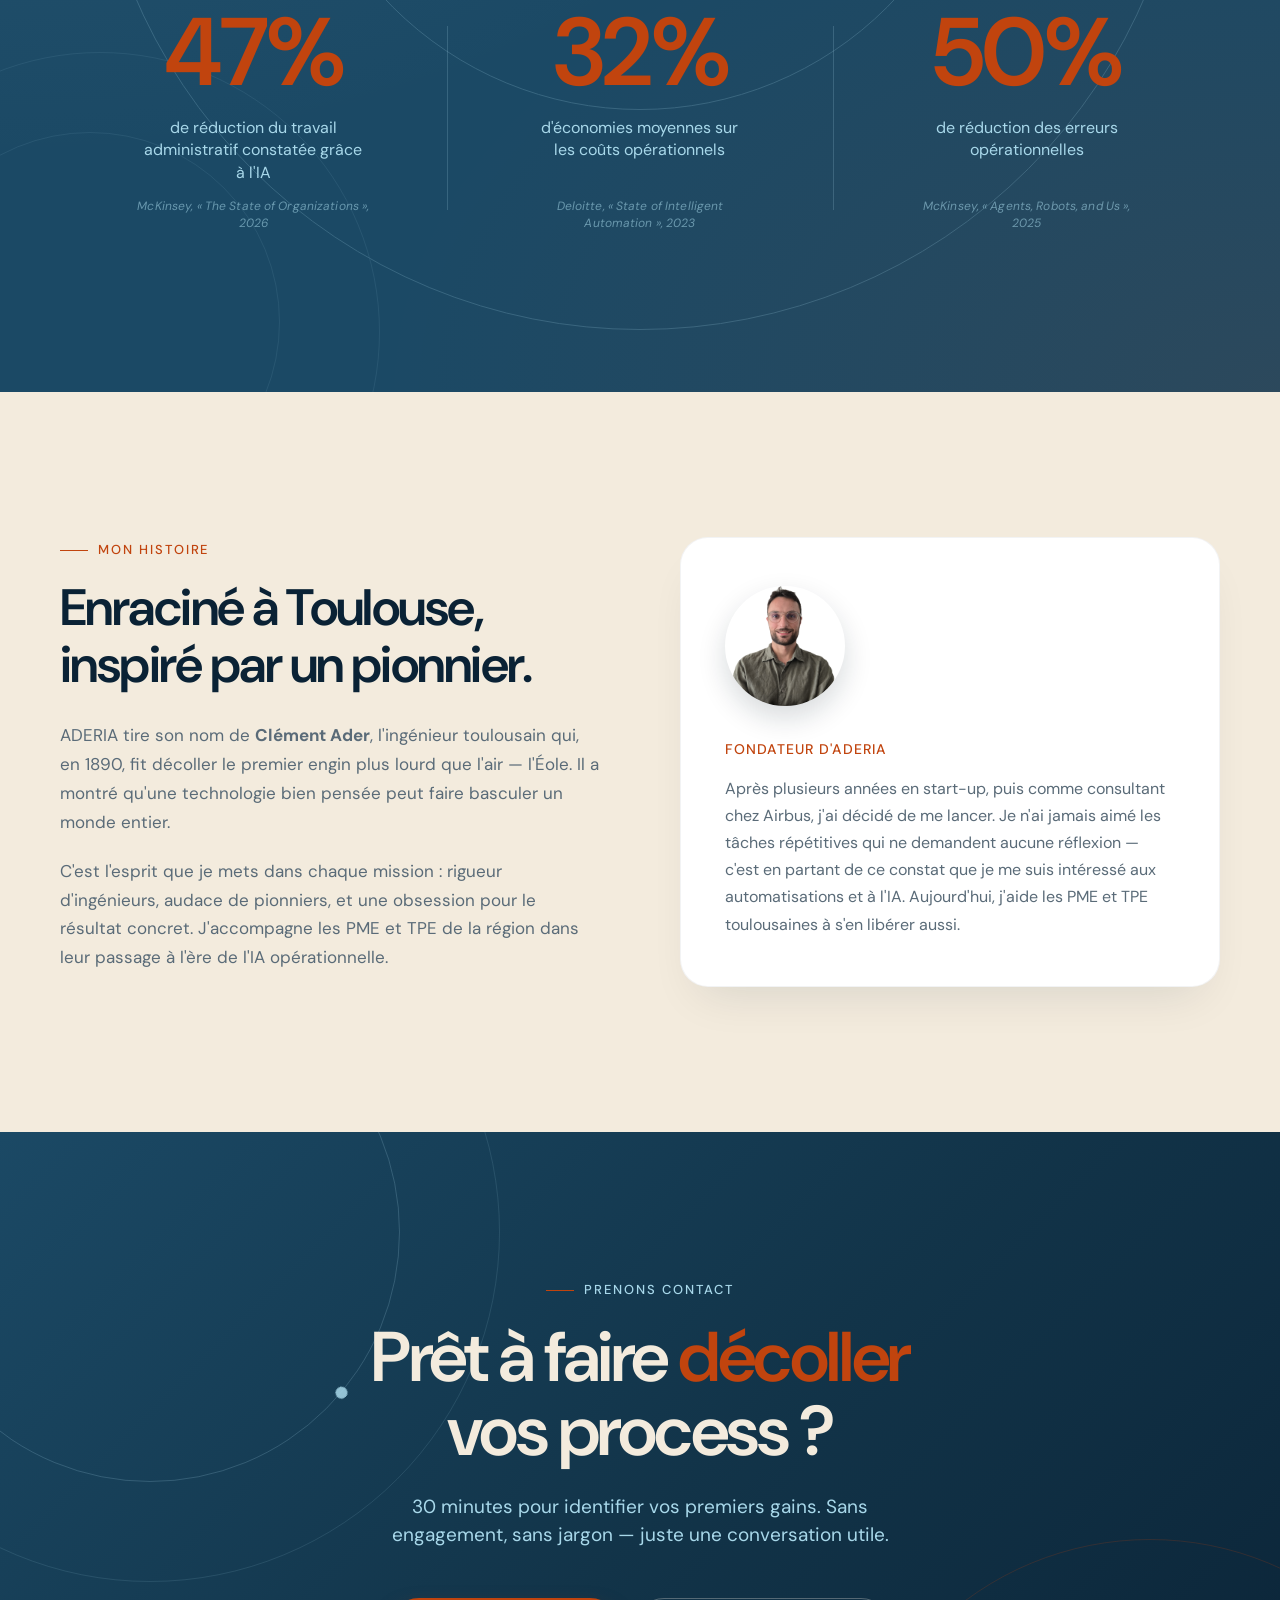
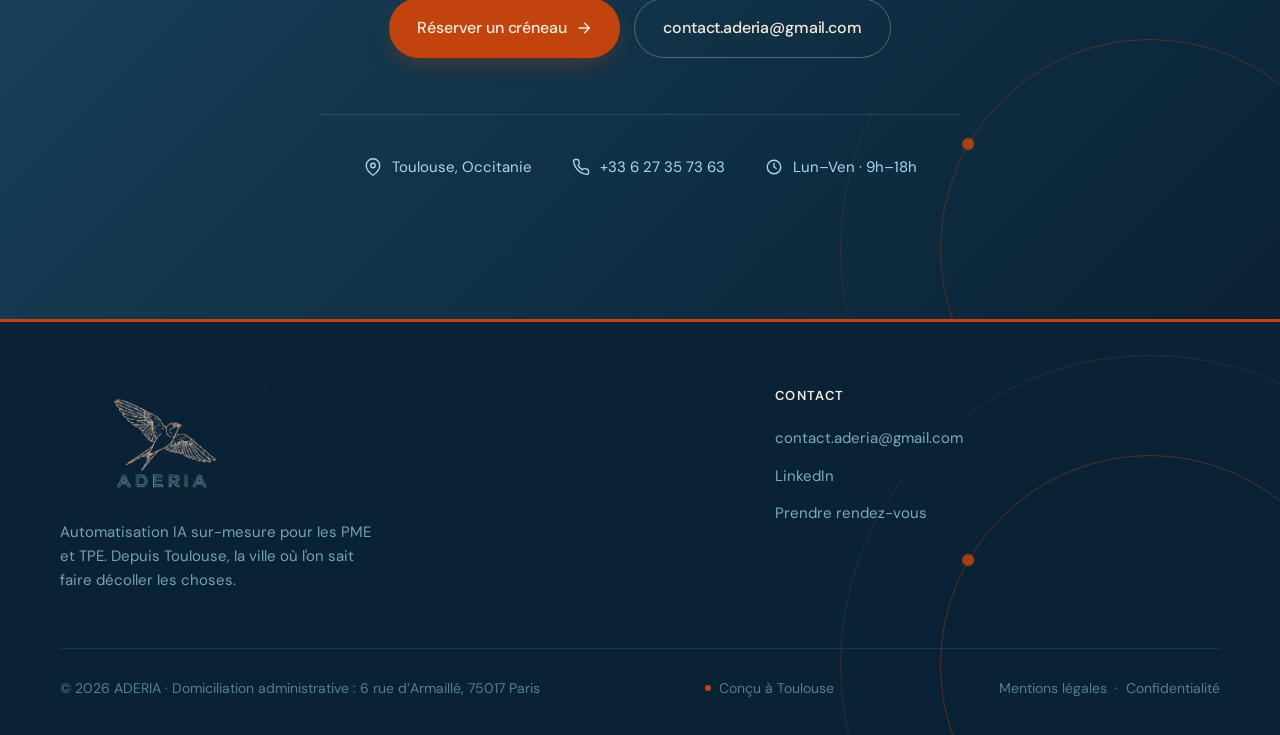
==== commit e1030565: "Hero: "Basés à" -> "Basé à" (single founder) Co-Authored-By: Claude Sonnet 5.5 <noreply@anthropic.co" ====
--- a/index.html
+++ b/index.html
@@ -963,7 +963,7 @@
     </div>
     <div class="hero-meta reveal">
       <div class="hero-meta-item">
-        <div class="hero-meta-label">Basés à</div>
+        <div class="hero-meta-label">Basé à</div>
         <div class="hero-meta-val">Toulouse, France</div>
       </div>
       <div class="hero-meta-item">
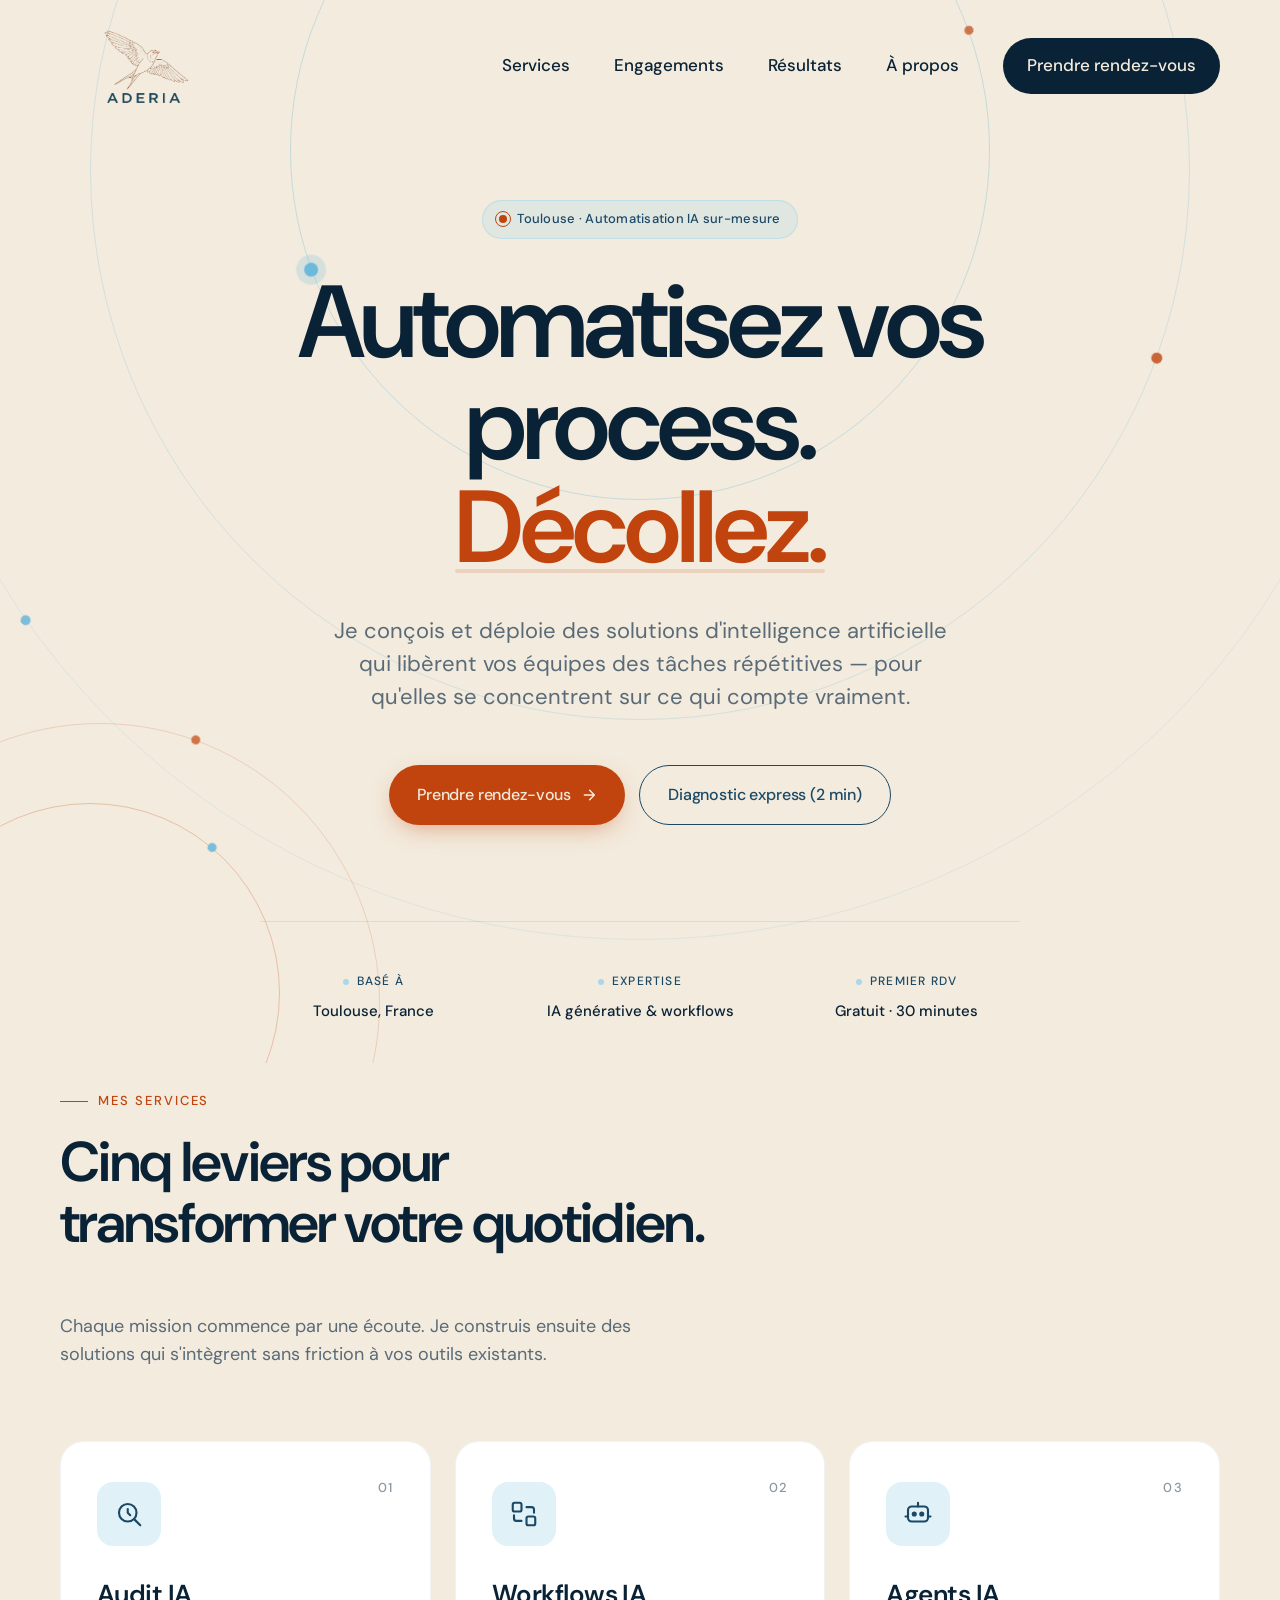
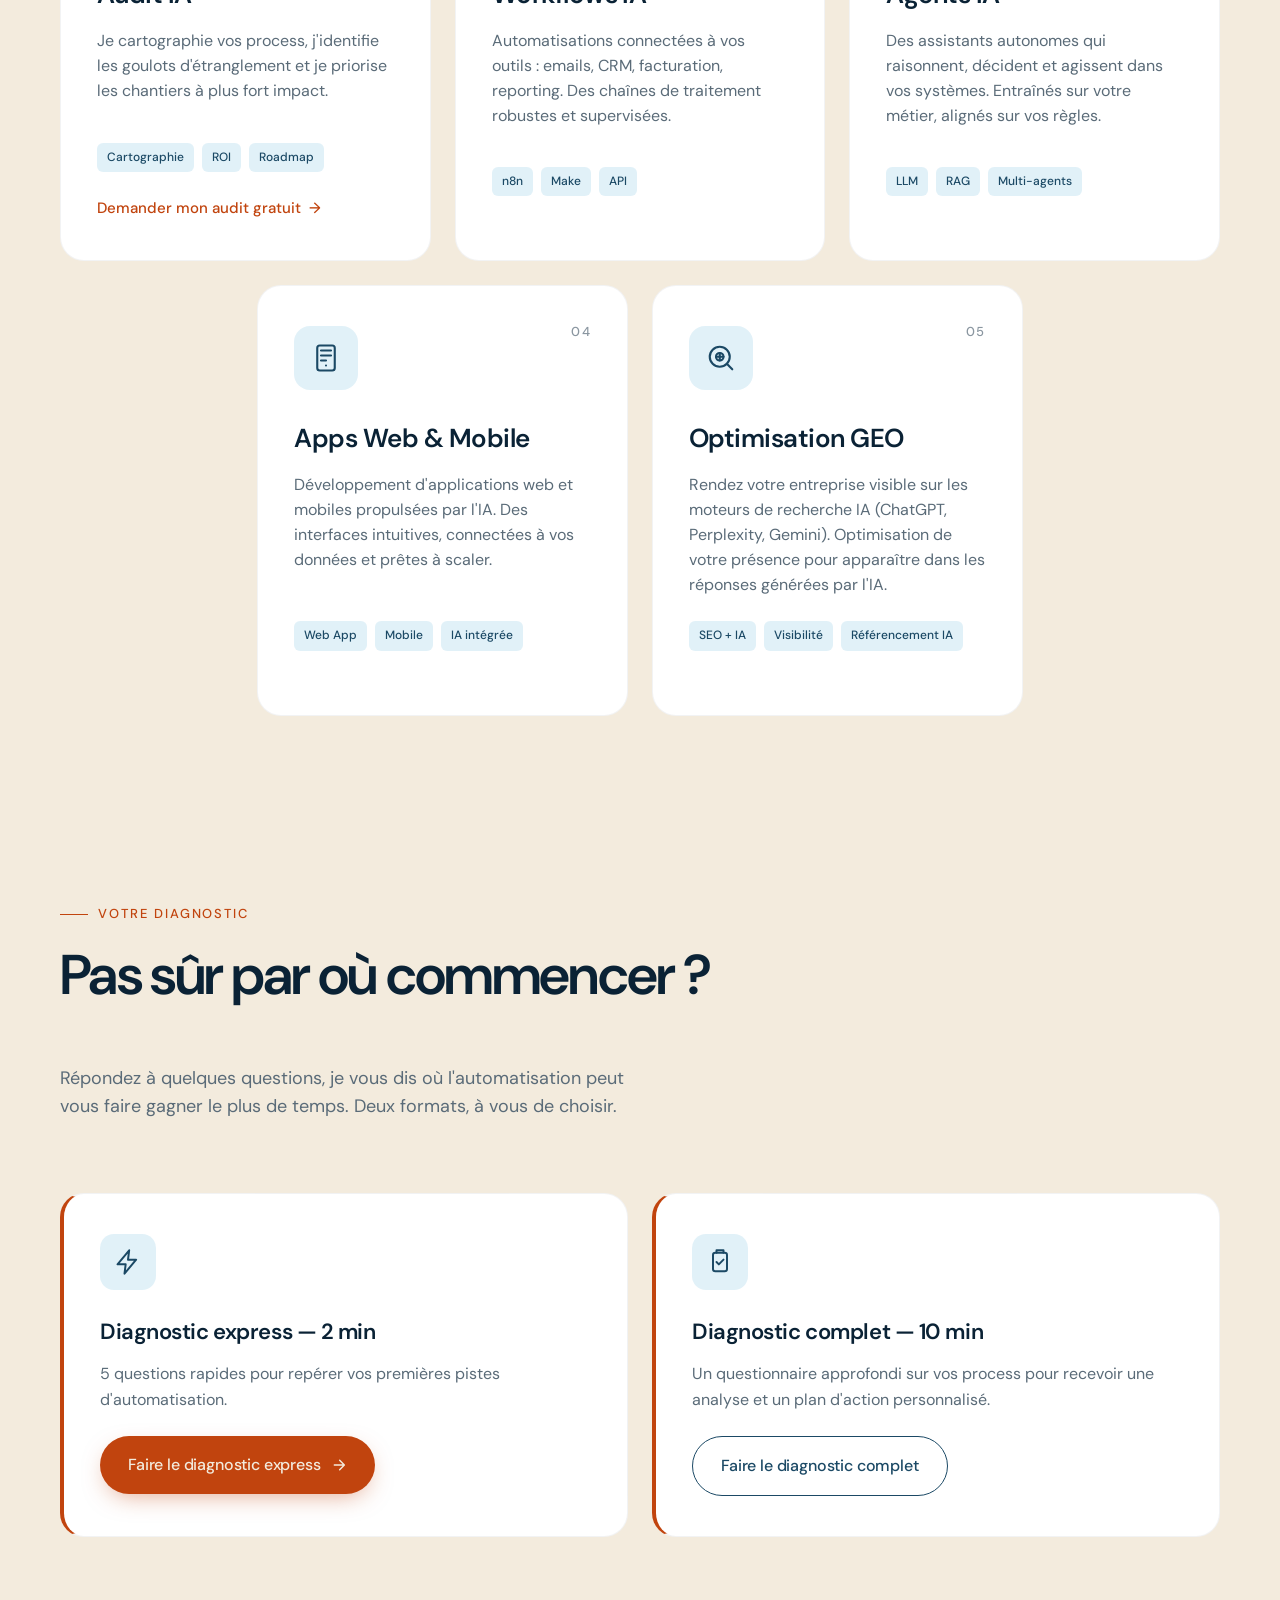
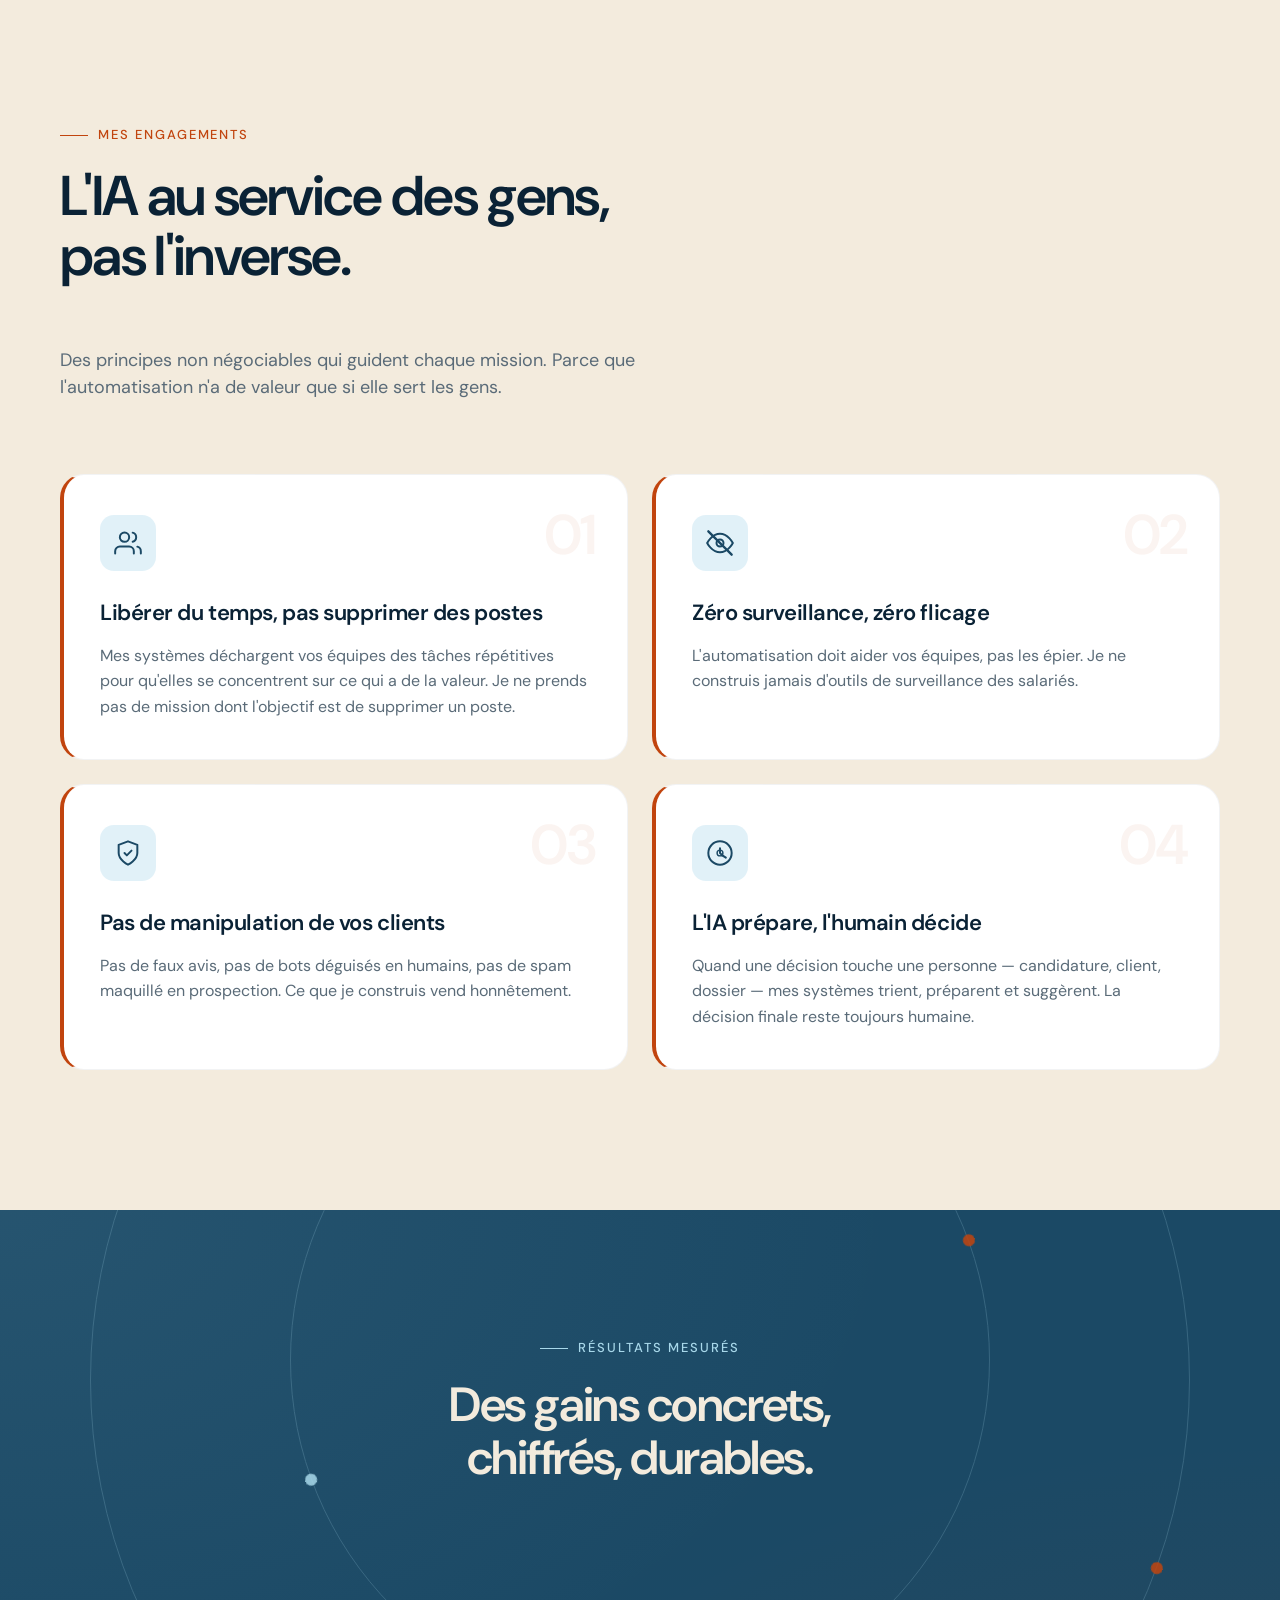
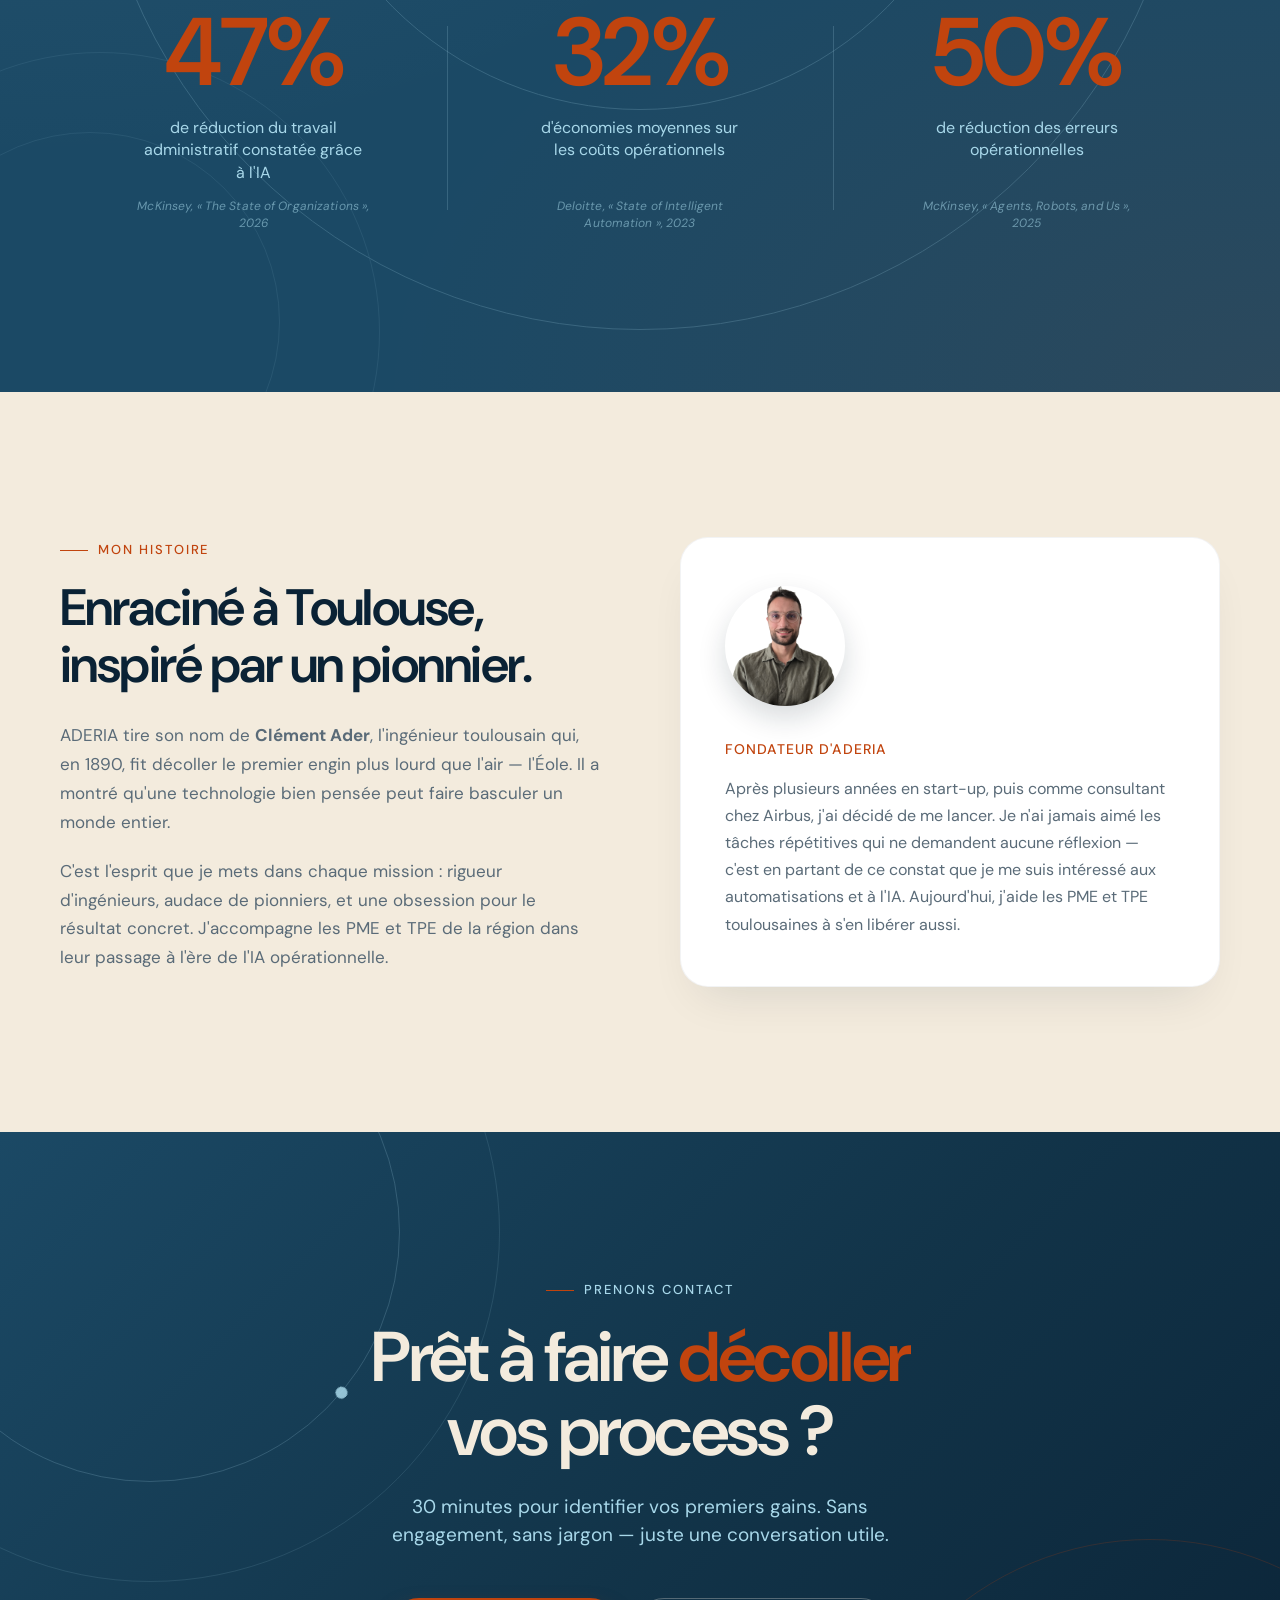
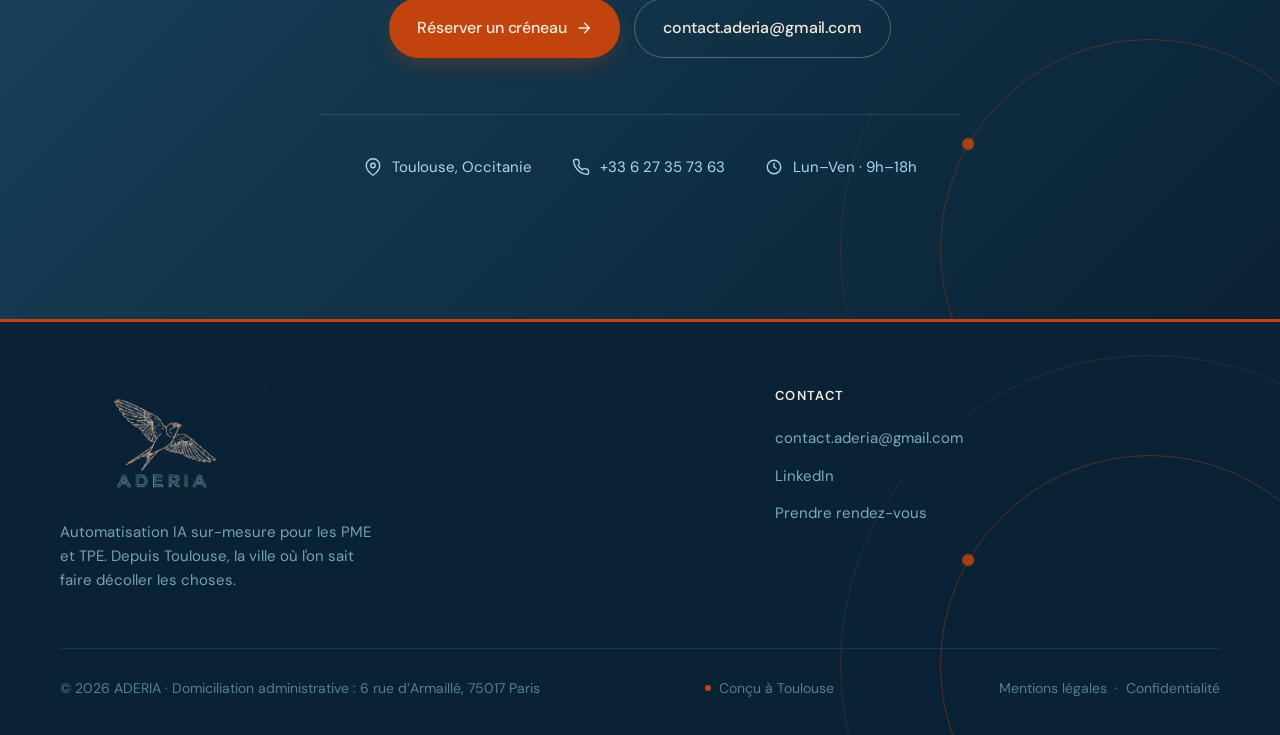
==== commit fda887c0: "Diagnostic section: "on vous dit" -> "je vous dis" (single founder) Co-Authored-By: Claude Sonnet 5." ====
--- a/index.html
+++ b/index.html
@@ -3,6 +3,9 @@
 
 <meta name="viewport" content="width=device-width, initial-scale=1.0">
 <title>ADERIA — Automatisation IA à Toulouse</title>
+<link rel="icon" href="/favicon.ico" sizes="48x48">
+<link rel="icon" type="image/png" href="/icon-192.png" sizes="192x192">
+<link rel="apple-touch-icon" href="/apple-touch-icon.png">
 <link rel="preconnect" href="https://fonts.googleapis.com/">
 <link rel="preconnect" href="https://fonts.gstatic.com/" crossorigin="">
 <link rel="stylesheet" href="https://fonts.googleapis.com/css2?family=DM+Sans:wght@400;500;600;700;800&display=swap">
@@ -1122,7 +1125,7 @@
         <h2 class="section-title">Pas sûr par où commencer ?</h2>
       </div>
       <p class="section-sub">
-        Répondez à quelques questions, on vous dit où l'automatisation
+        Répondez à quelques questions, je vous dis où l'automatisation
         peut vous faire gagner le plus de temps. Deux formats, à vous de choisir.
       </p>
     </div>
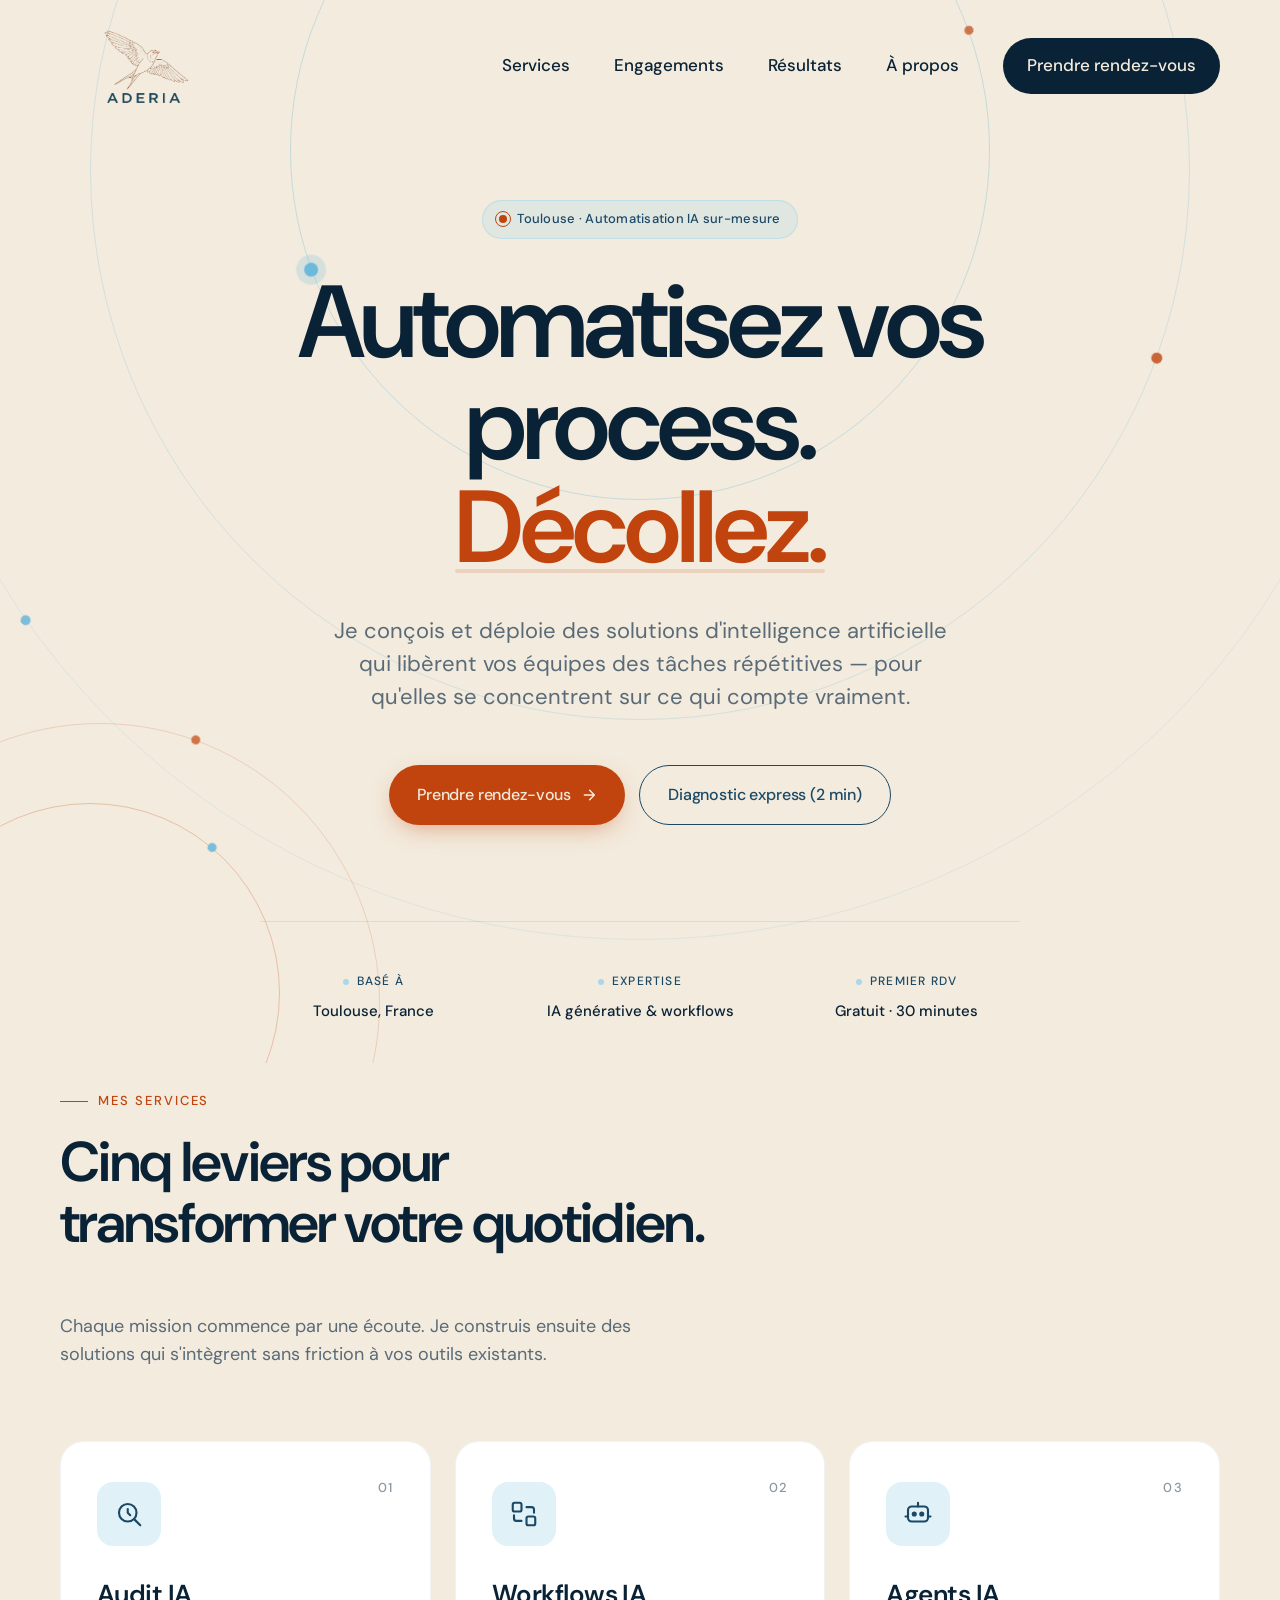
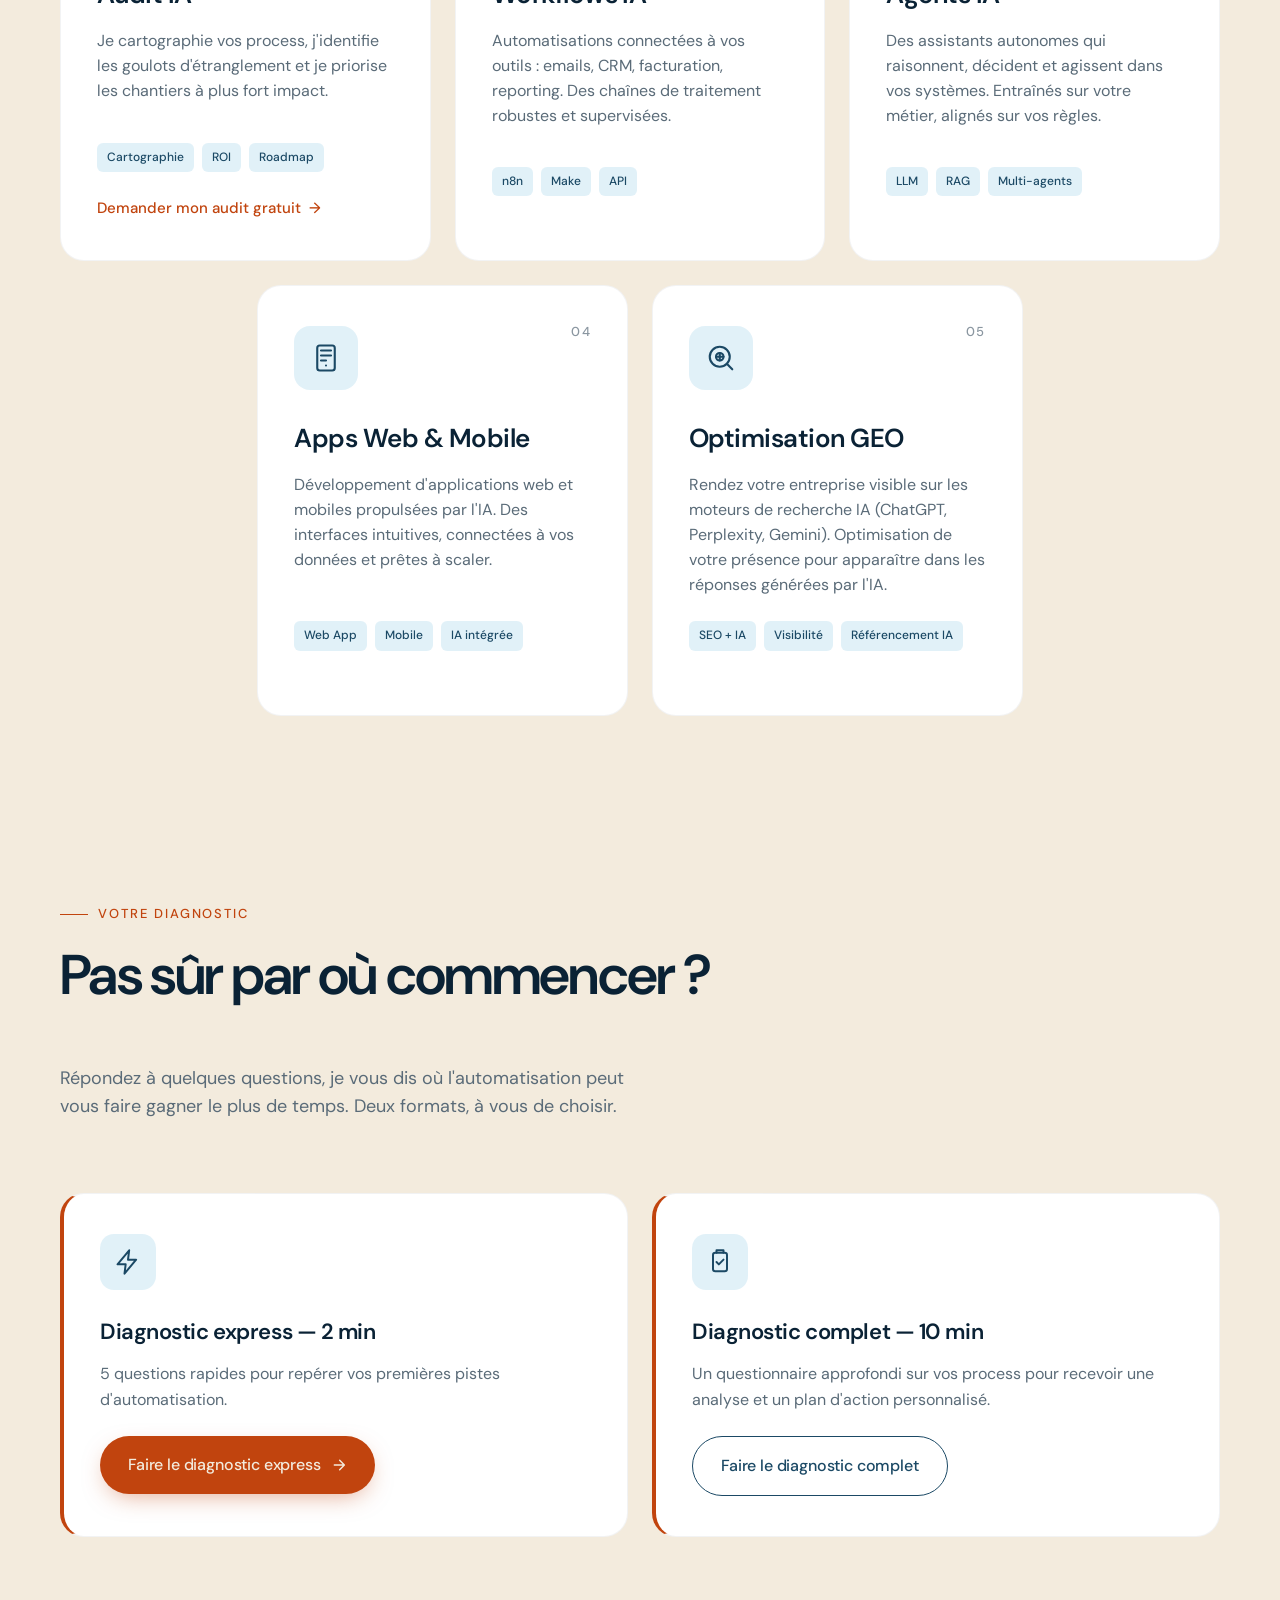
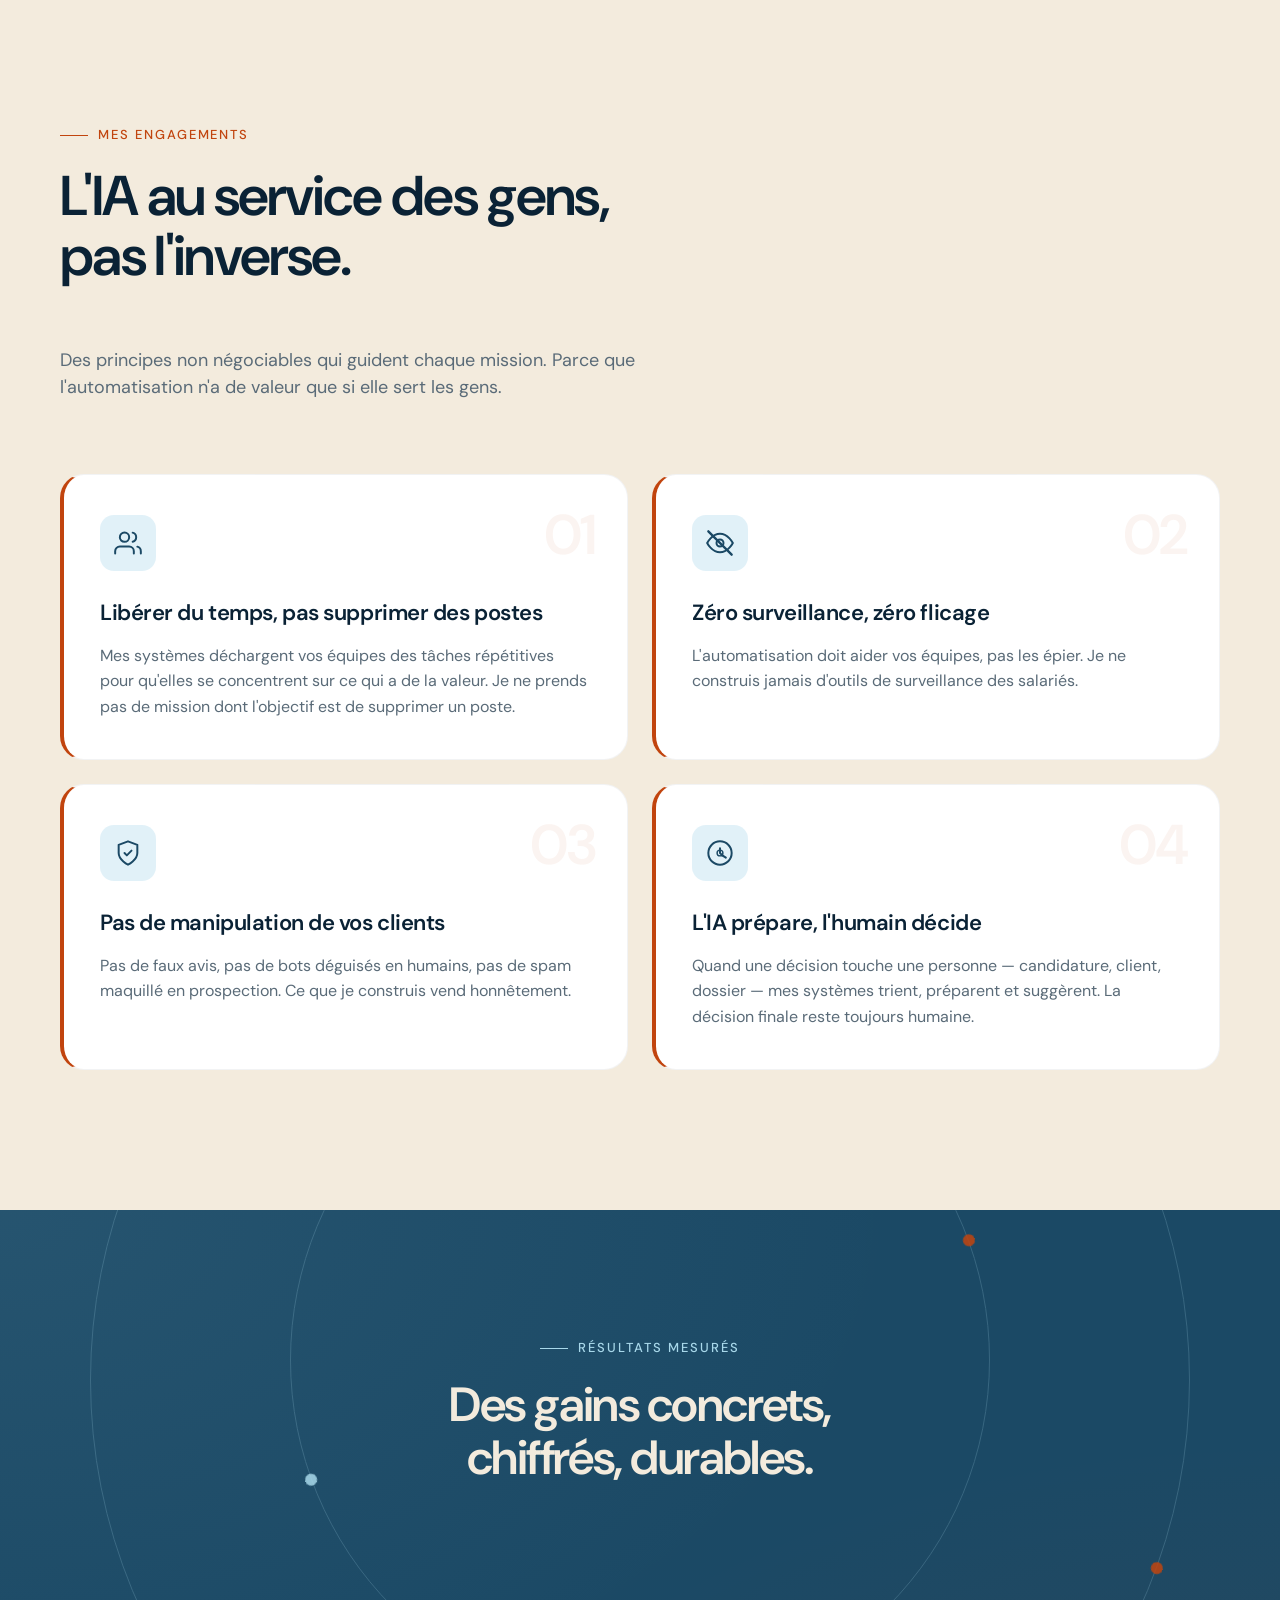
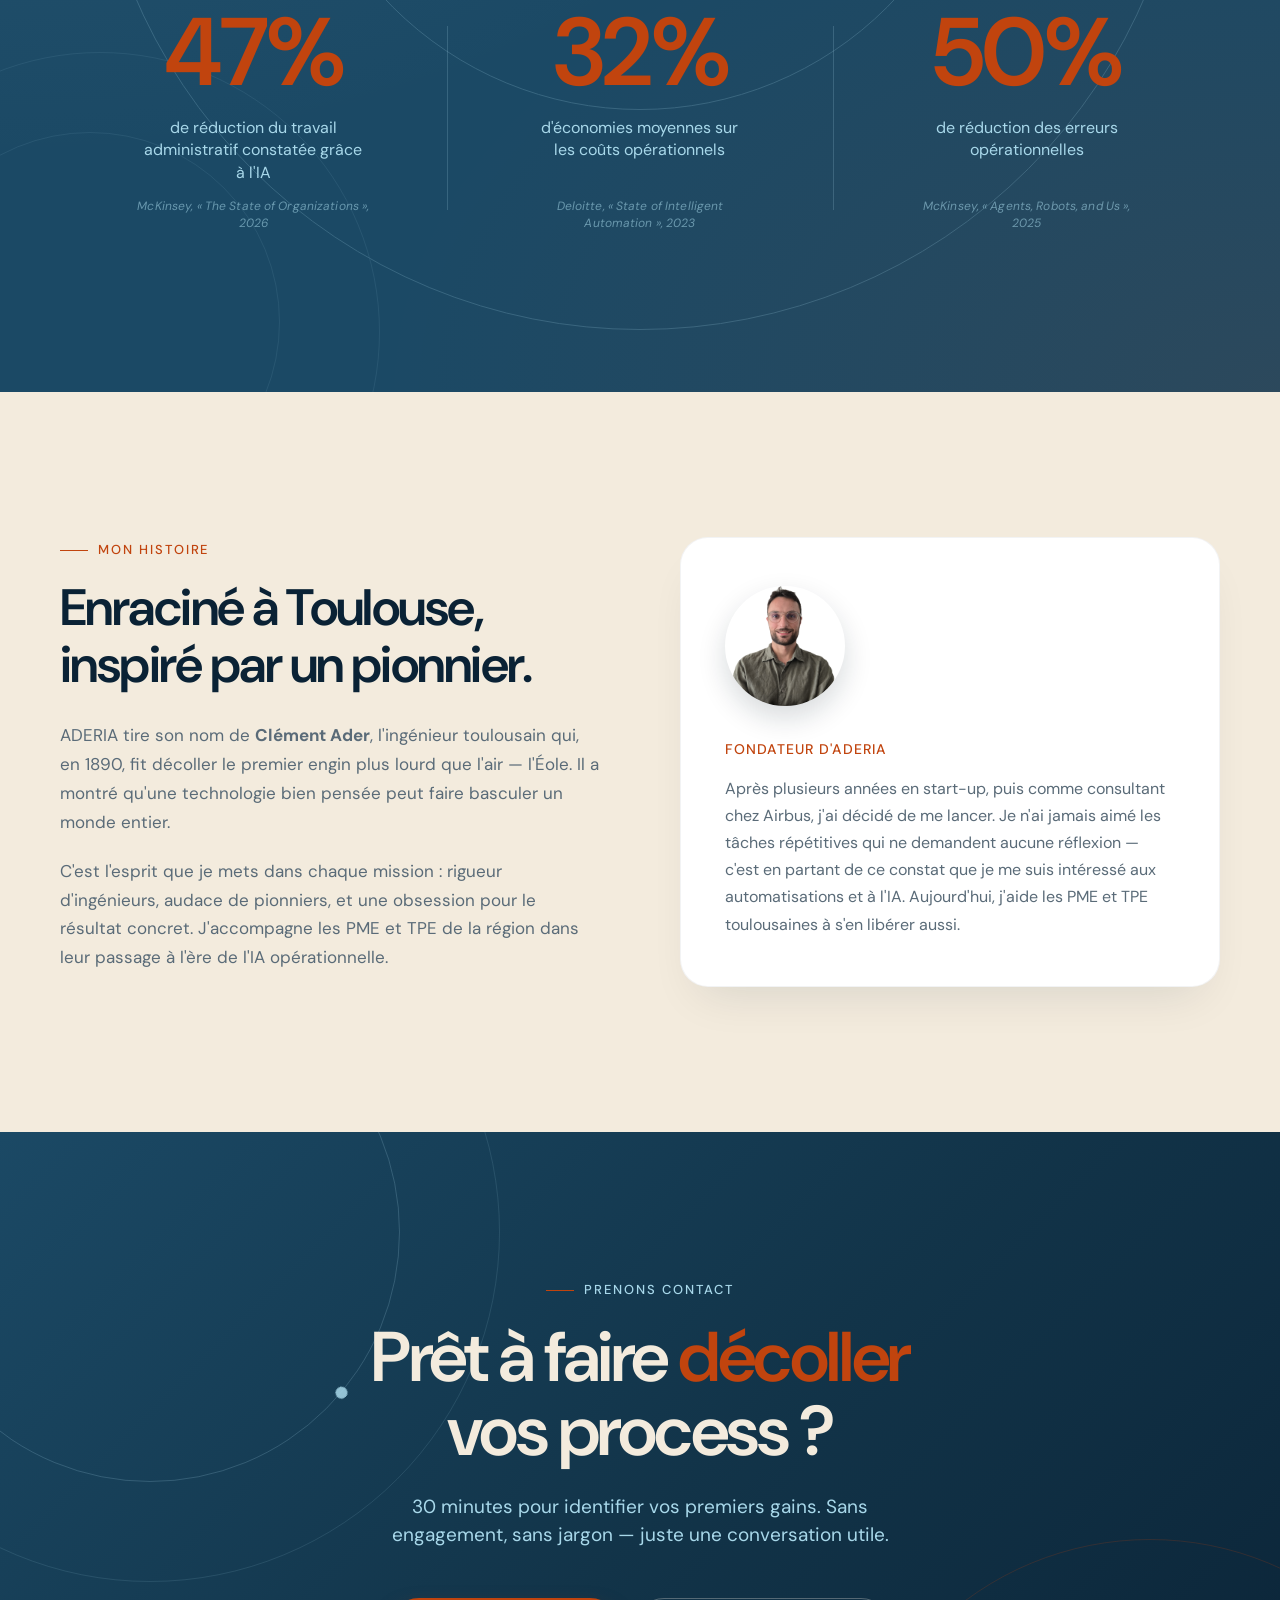
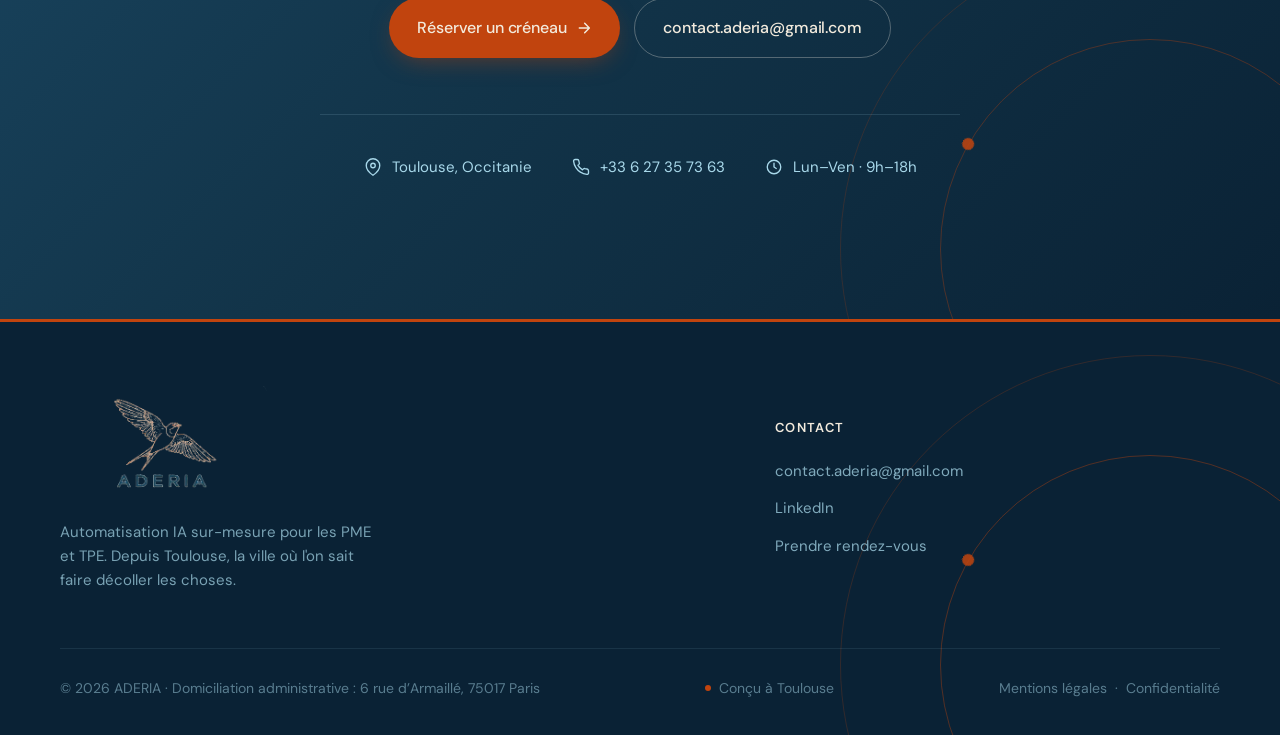
==== commit 0a582034: "Footer: vertically center brand block and Contact column Co-Authored-By: Claude Sonnet 5.5 <noreply@" ====
--- a/index.html
+++ b/index.html
@@ -822,6 +822,7 @@
     grid-template-columns: 1.5fr 1fr;
     gap: 48px;
     margin-bottom: 56px;
+    align-items: center;  /* bloc marque et bloc Contact centrés à la même hauteur */
   }
   .footer-brand .logo { margin-bottom: 22px; }
   .footer-brand p {
@@ -897,7 +898,7 @@
     .about-grid { grid-template-columns: 1fr; gap: 48px; }
     .hero-meta { flex-direction: column; gap: 20px; }
     .section-head { flex-direction: column; align-items: flex-start; }
-    .footer-top { grid-template-columns: 1fr; gap: 36px; margin-bottom: 40px; }
+    .footer-top { grid-template-columns: 1fr; gap: 36px; margin-bottom: 40px; align-items: start; }
   }
   @media (max-width: 600px) {
     .services-grid { flex-direction: column; }
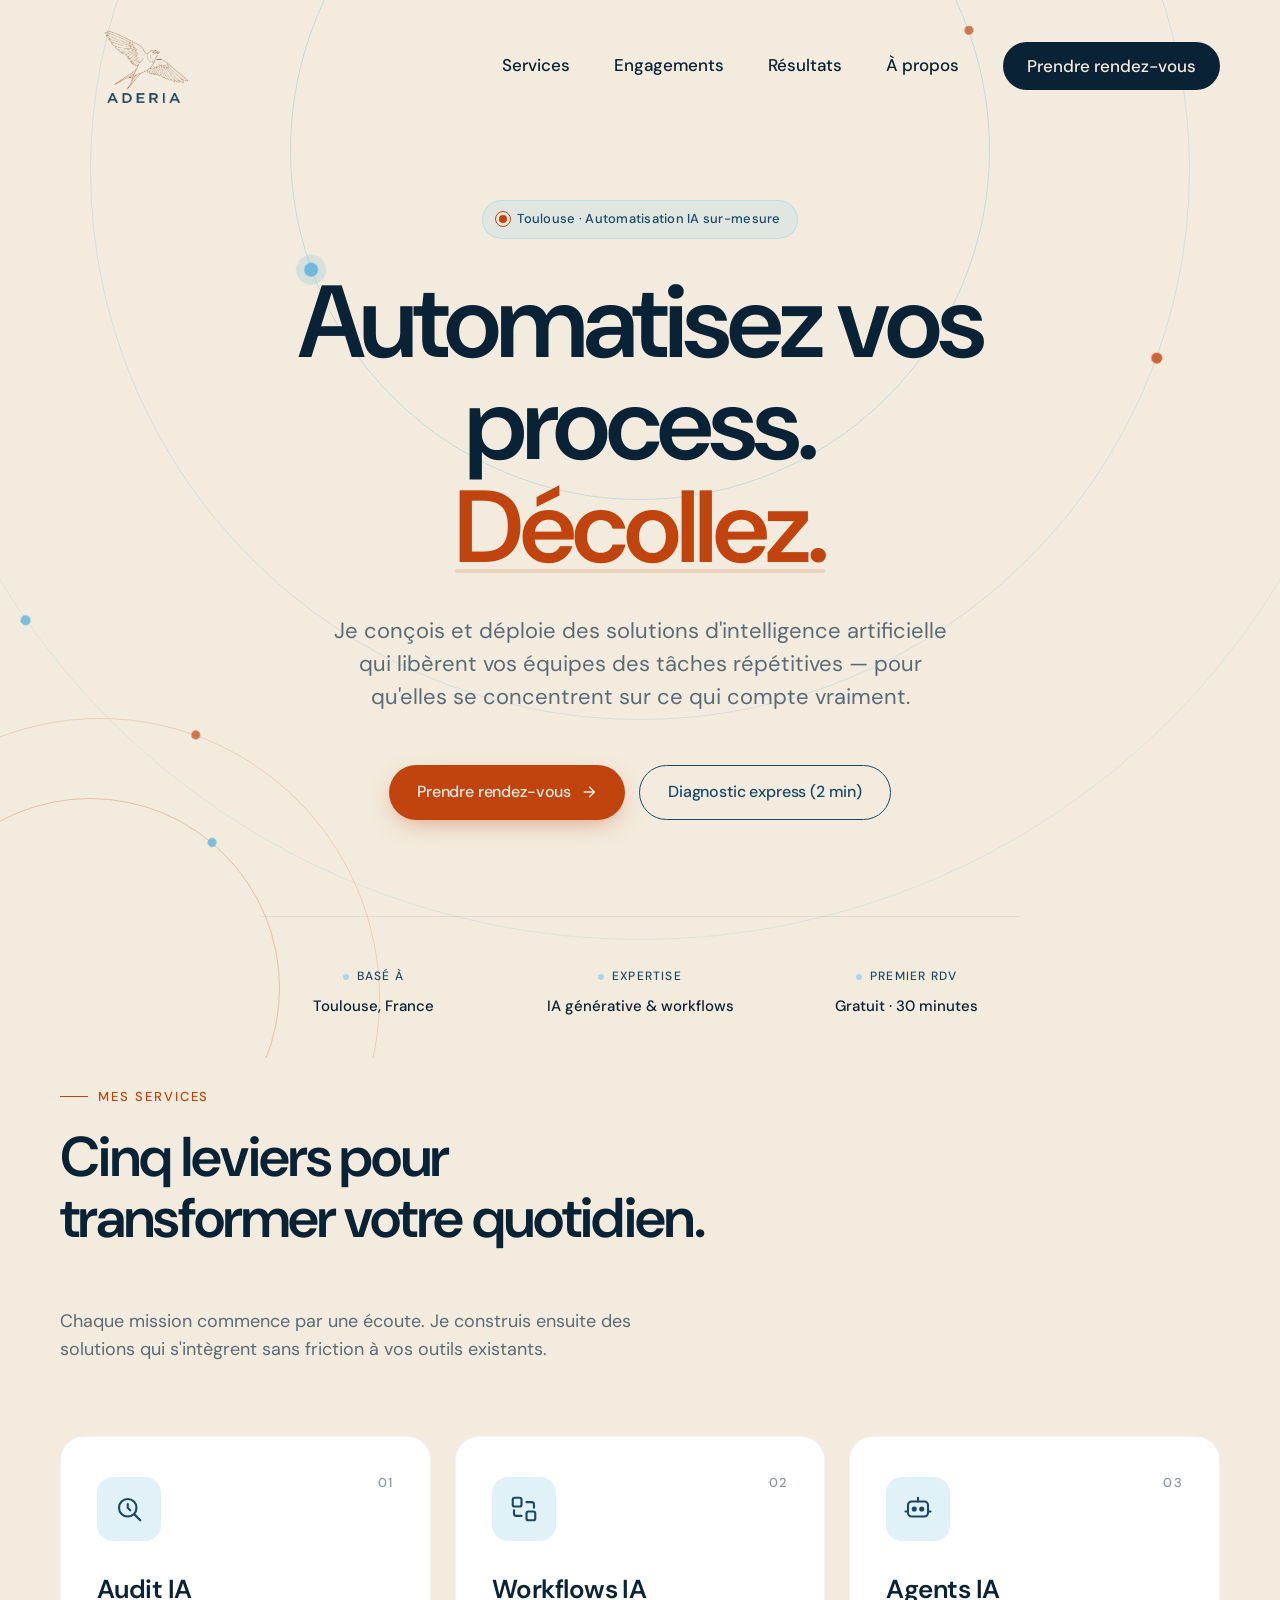
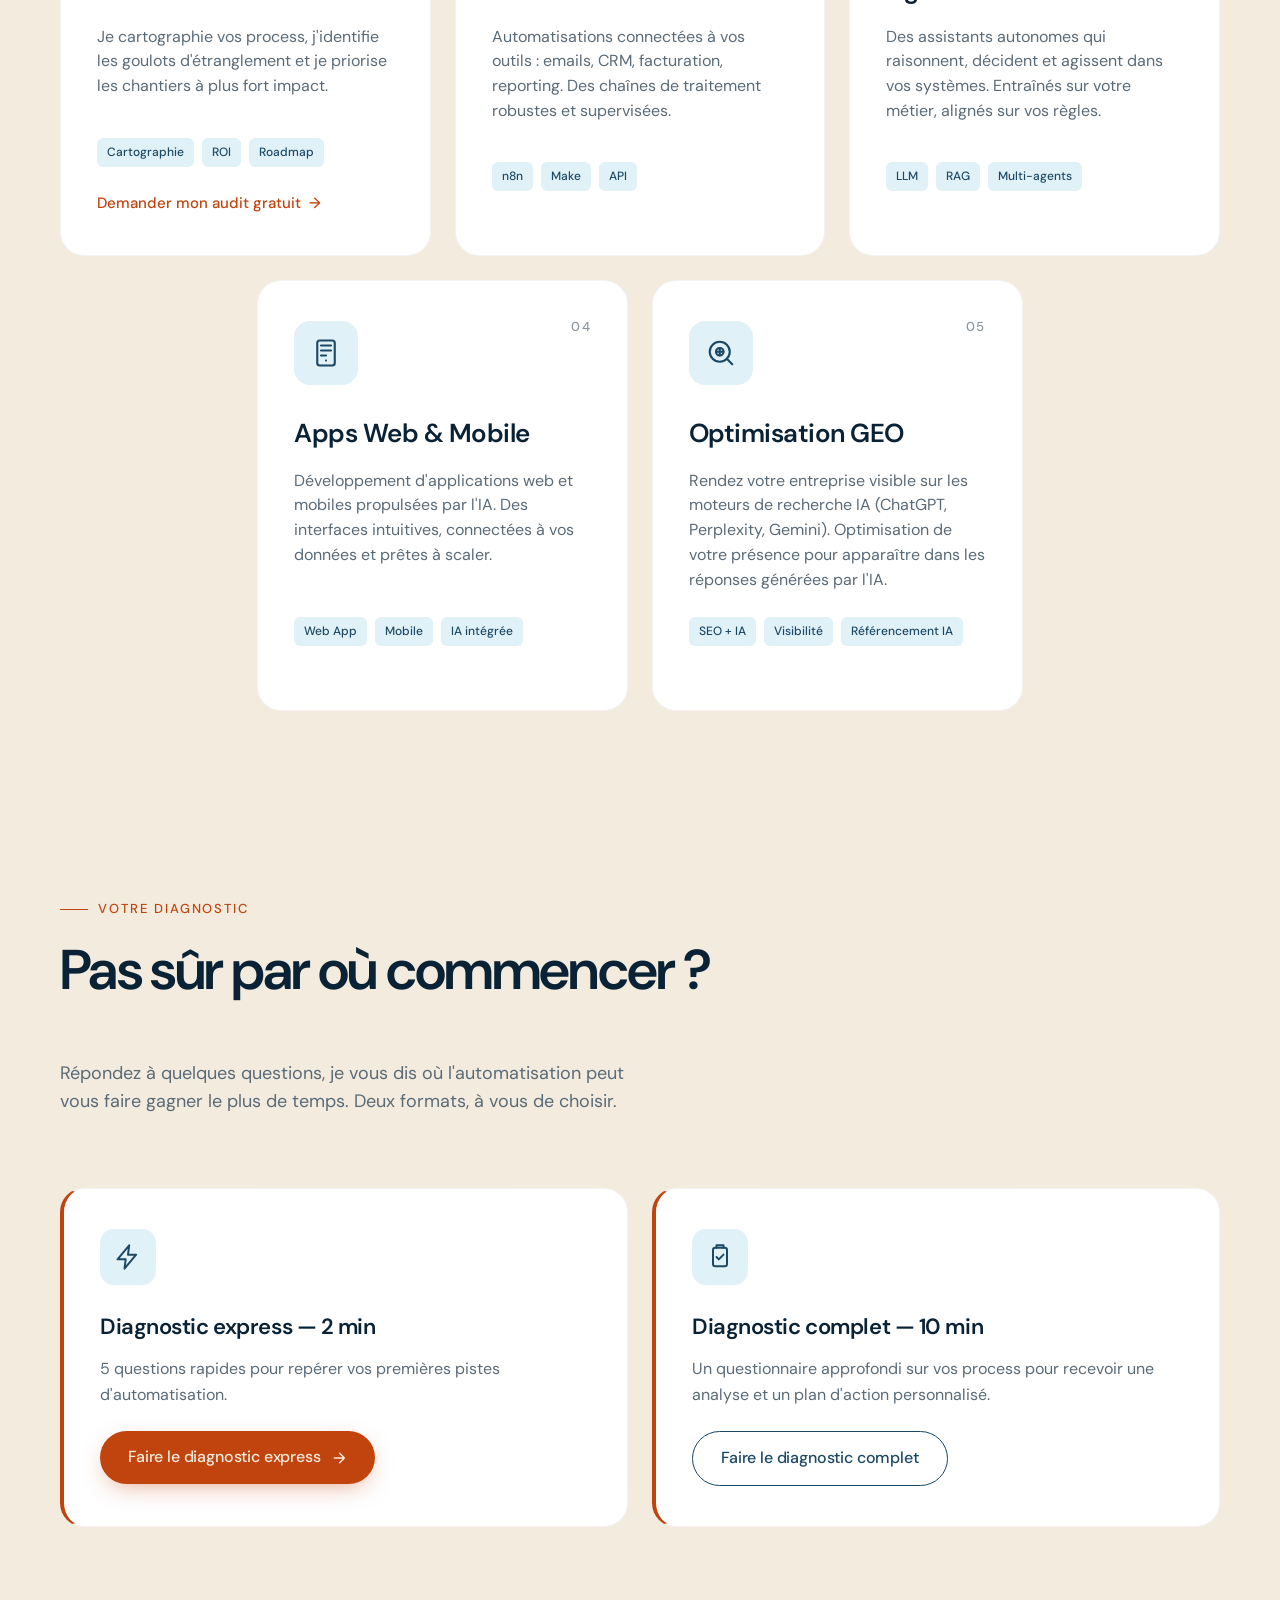
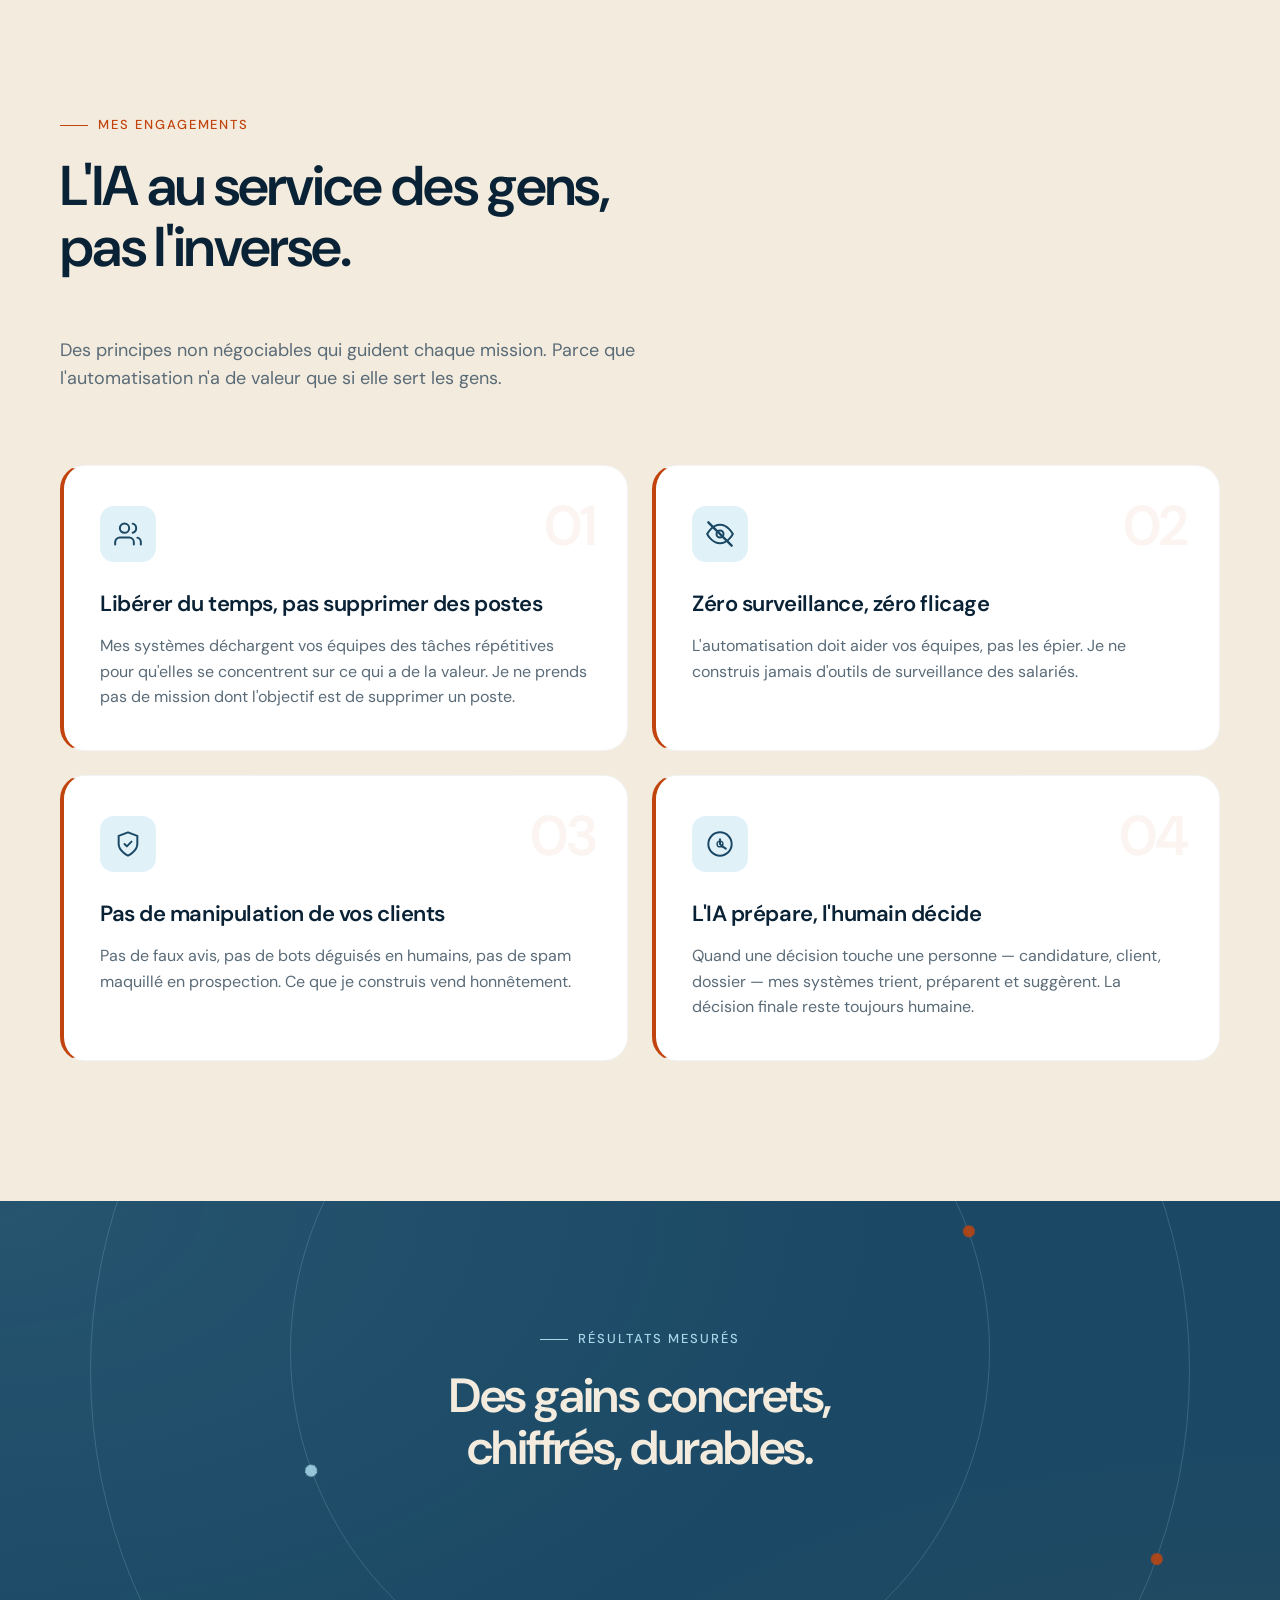
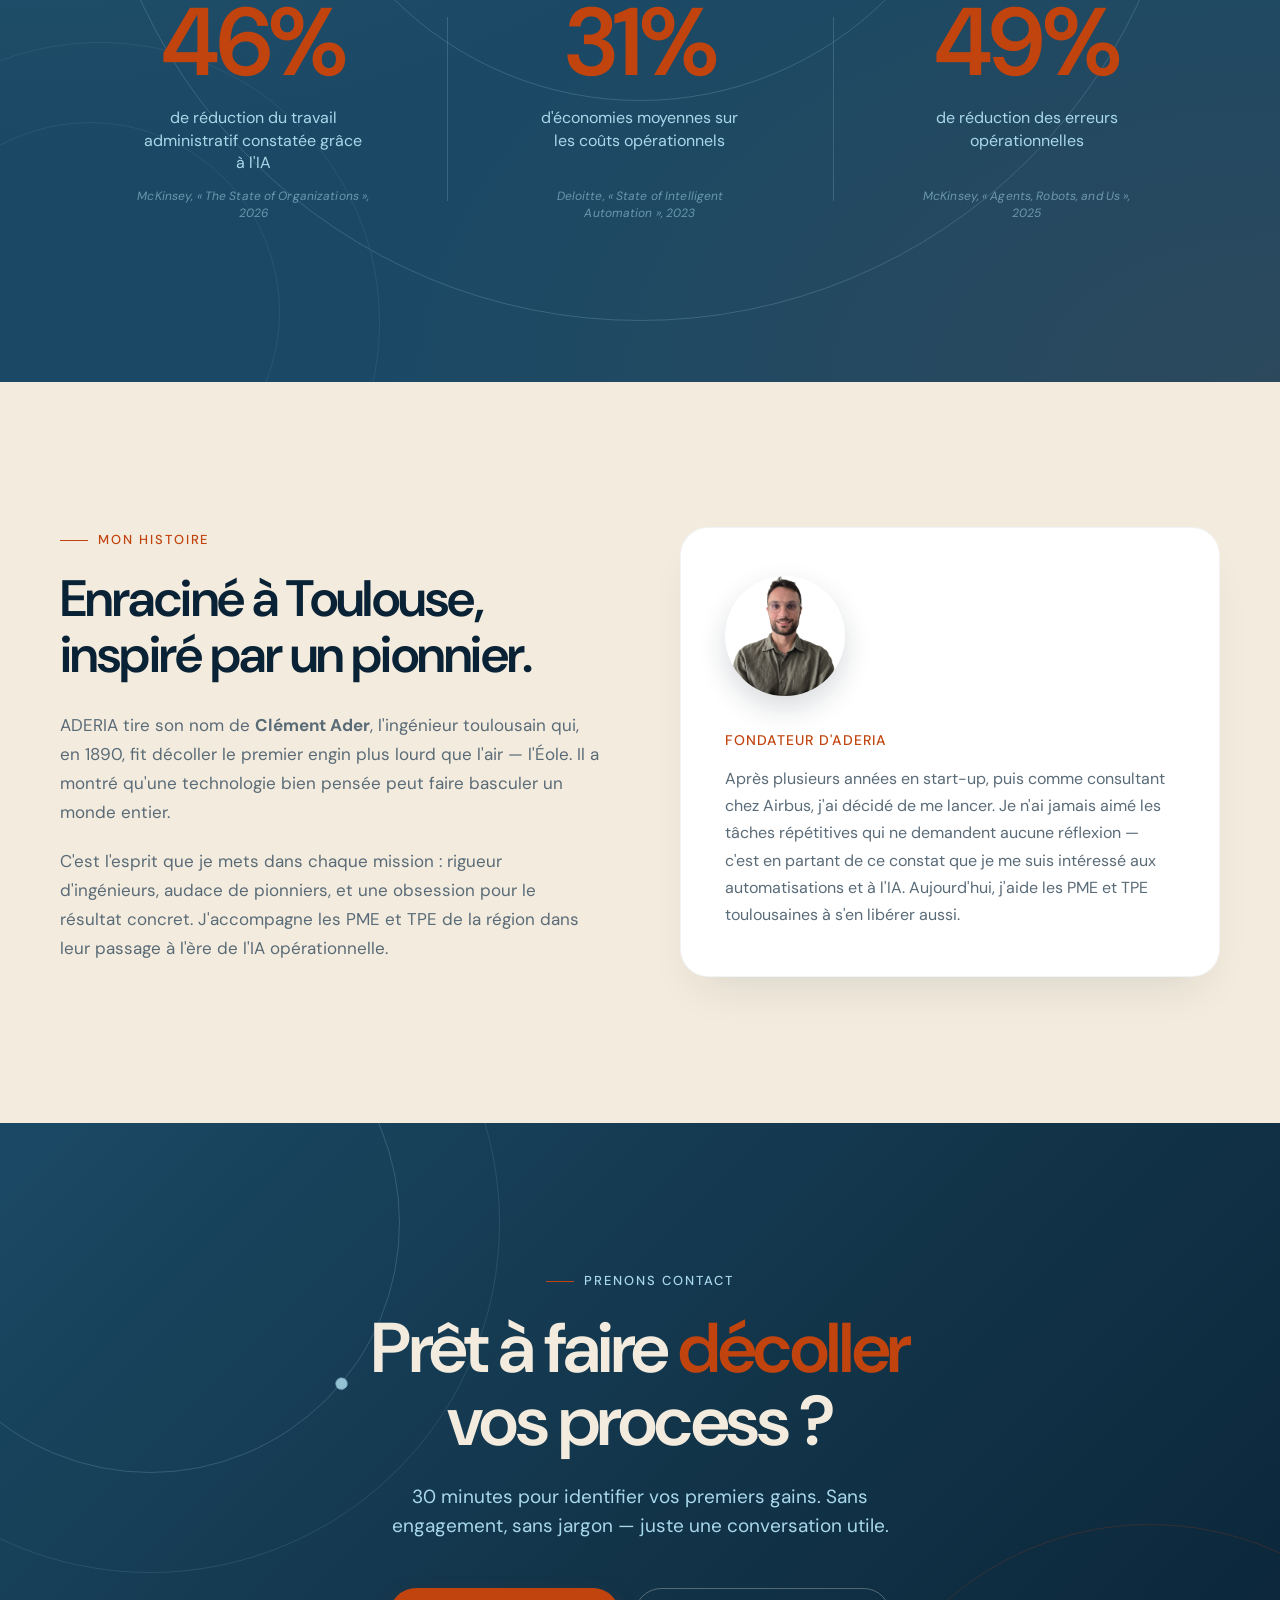
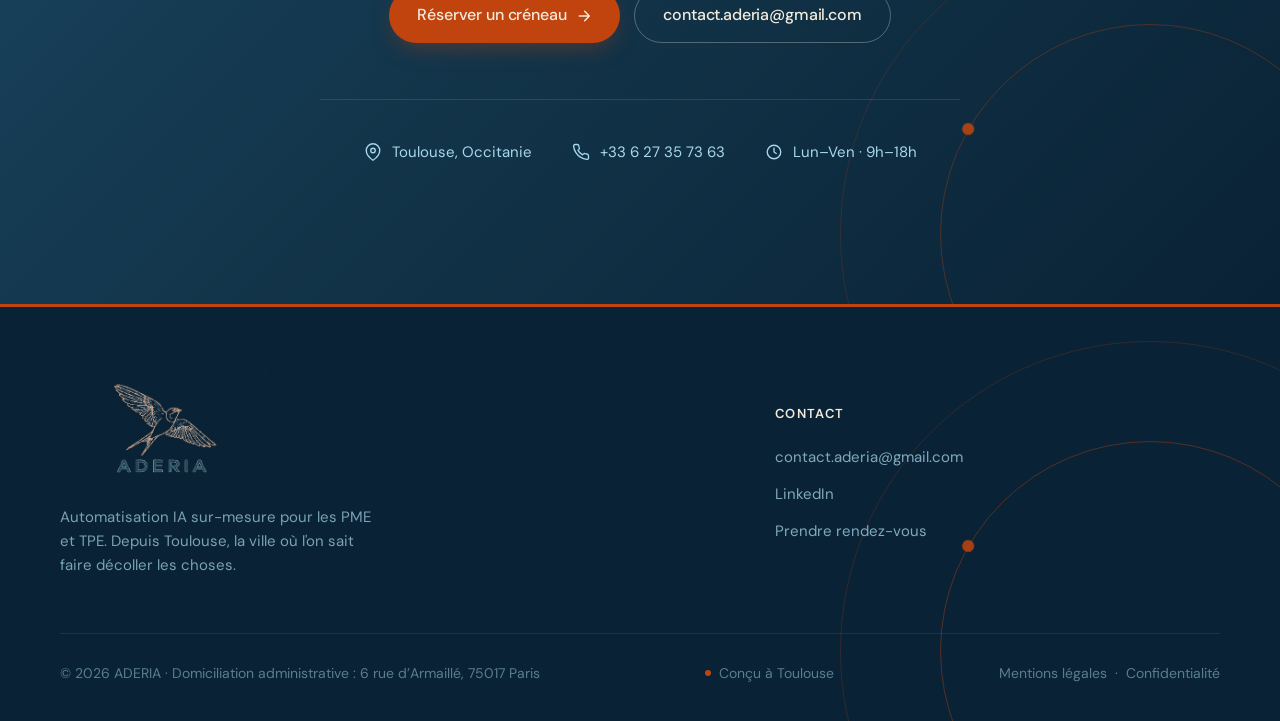
==== commit 13f4d3d0: "Make the site fully responsive on phones and tablets - Center button labels (nav CTA, hero, diagnost" ====
--- a/index.html
+++ b/index.html
@@ -9,11 +9,9 @@
 <link rel="preconnect" href="https://fonts.googleapis.com/">
 <link rel="preconnect" href="https://fonts.gstatic.com/" crossorigin="">
 <link rel="stylesheet" href="https://fonts.googleapis.com/css2?family=DM+Sans:wght@400;500;600;700;800&display=swap">
-<!-- Calendly widget -->
-<link href="https://assets.calendly.com/assets/external/widget.css" rel="stylesheet">
-<script src="https://assets.calendly.com/assets/external/widget.js" async=""></script>
-<!-- Tally popup widget -->
-<script src="https://tally.so/widgets/embed.js"></script><style>@keyframes _spin_evhv6_1{0%{transform:rotate(0)}to{transform:rotate(360deg)}}@keyframes _wave_evhv6_1{0%{transform:rotate(0)}50%{transform:rotate(20deg)}to{transform:rotate(0)}}@keyframes _heartBeat_evhv6_1{0%{transform:scale(1)}50%{transform:scale(1.08)}to{transform:scale(1)}}@keyframes _flash_evhv6_1{0%,50%,to{opacity:1}25%,75%{opacity:.2}}@keyframes _bounce_evhv6_1{0%,20%,53%,to{transform:translate(0,0)}40%,43%{transform:translateY(-30px)scaleY(1.1)}70%{transform:translateY(-15px)scaleY(1.05)}80%{transform:translate(0,0)scaleY(.95)}90%{transform:translateY(-4px)scaleY(1.02)}}@keyframes _rubberBand_evhv6_1{0%{transform:scale(1)}30%{transform:scale(1.25,.75)}40%{transform:scale(.75,1.25)}50%{transform:scale(1.15,.85)}65%{transform:scale(.95,1.05)}75%{transform:scale(1.05,.95)}to{transform:scale(1)}}@keyframes _headShake_evhv6_1{0%{transform:translate(0)}6.5%{transform:translate(-6px)rotateY(-9deg)}18.5%{transform:translate(5px)rotateY(7deg)}31.5%{transform:translate(-3px)rotateY(-5deg)}43.5%{transform:translate(2px)rotateY(3deg)}50%{transform:translate(0)}}@keyframes _tada_evhv6_1{0%{transform:scale(1)}10%,20%{transform:scale3d(.9,.9,.9)rotate(-3deg)}30%,50%,70%,90%{transform:scale3d(1.1,1.1,1.1)rotate(3deg)}40%,60%,80%{transform:scale3d(1.1,1.1,1.1)rotate(-3deg)}to{transform:scale(1)}}._overlay_evhv6_157{z-index:1000000006;background-color:#0f0f0f99;justify-content:center;align-items:center;display:flex;position:fixed;inset:0}._layoutDefault_evhv6_170{z-index:2147483000;opacity:0;background-color:#0000;border-radius:5px;width:auto;max-width:95vw;height:auto;display:flex;position:fixed;bottom:20px;right:20px;box-shadow:0 0 0 1px #0f0f0f0d,0 3px 6px #0f0f0f1a,0 9px 24px #0f0f0f33}._layoutModal_evhv6_186{z-index:2147483000;opacity:0;background-color:#0000;border-radius:5px;width:700px;max-width:95vw;height:auto;display:flex;position:relative;box-shadow:0 0 0 1px #0f0f0f0d,0 3px 6px #0f0f0f1a,0 9px 24px #0f0f0f33}._popupContainer_evhv6_200{border-radius:5px;width:100%;display:flex;overflow-y:auto}._popupContainer_evhv6_200 iframe{border-radius:5px;max-height:95vh}._loadingIndicator_evhv6_212{z-index:2147483000;color:#444;background-color:#f5f5f5;border-radius:50%;justify-content:center;align-items:center;width:50px;height:50px;display:inline-flex;position:absolute}._loadingIndicatorNoOverlay_evhv6_225{position:fixed;bottom:10px;right:10px}._loadingIndicator_evhv6_212 svg{width:20px;height:20px;animation:1.618s linear infinite _spin_evhv6_1}._emoji_evhv6_237{font-size:42px;line-height:1;display:inline-block;position:absolute;top:-21px;left:-21px}._animate__wave_evhv6_246{animation:1s ease-in-out 20 _wave_evhv6_1}._animate__heart-beat_evhv6_250{animation:1.3s ease-in-out 20 _heartBeat_evhv6_1}._animate__flash_evhv6_254{animation:2.5s 20 _flash_evhv6_1}._animate__bounce_evhv6_258{transform-origin:bottom;animation:1.5s 20 _bounce_evhv6_1}._animate__rubber-band_evhv6_263{animation:1.5s 20 _rubberBand_evhv6_1}._animate__head-shake_evhv6_267{animation:1.5s ease-in-out 20 _headShake_evhv6_1}._animate__tada_evhv6_271{animation:1.5s 20 _tada_evhv6_1}._animate__spin_evhv6_275{animation:1.618s linear 20 _spin_evhv6_1}@media (height<=1000px){._popupContainer_evhv6_200 iframe{max-height:85vh}}@media (width<=576px){._popupContainer_evhv6_200 iframe{max-height:70vh}._layoutDefault_evhv6_170,._layoutModal_evhv6_186{max-width:calc(100% - 40px)}}
+<!-- Calendly et Tally : chargés au clic uniquement (voir script en bas de page) -->
+<!-- Styles du popup Tally (le script, lui, est chargé au clic) -->
+<style>@keyframes _spin_evhv6_1{0%{transform:rotate(0)}to{transform:rotate(360deg)}}@keyframes _wave_evhv6_1{0%{transform:rotate(0)}50%{transform:rotate(20deg)}to{transform:rotate(0)}}@keyframes _heartBeat_evhv6_1{0%{transform:scale(1)}50%{transform:scale(1.08)}to{transform:scale(1)}}@keyframes _flash_evhv6_1{0%,50%,to{opacity:1}25%,75%{opacity:.2}}@keyframes _bounce_evhv6_1{0%,20%,53%,to{transform:translate(0,0)}40%,43%{transform:translateY(-30px)scaleY(1.1)}70%{transform:translateY(-15px)scaleY(1.05)}80%{transform:translate(0,0)scaleY(.95)}90%{transform:translateY(-4px)scaleY(1.02)}}@keyframes _rubberBand_evhv6_1{0%{transform:scale(1)}30%{transform:scale(1.25,.75)}40%{transform:scale(.75,1.25)}50%{transform:scale(1.15,.85)}65%{transform:scale(.95,1.05)}75%{transform:scale(1.05,.95)}to{transform:scale(1)}}@keyframes _headShake_evhv6_1{0%{transform:translate(0)}6.5%{transform:translate(-6px)rotateY(-9deg)}18.5%{transform:translate(5px)rotateY(7deg)}31.5%{transform:translate(-3px)rotateY(-5deg)}43.5%{transform:translate(2px)rotateY(3deg)}50%{transform:translate(0)}}@keyframes _tada_evhv6_1{0%{transform:scale(1)}10%,20%{transform:scale3d(.9,.9,.9)rotate(-3deg)}30%,50%,70%,90%{transform:scale3d(1.1,1.1,1.1)rotate(3deg)}40%,60%,80%{transform:scale3d(1.1,1.1,1.1)rotate(-3deg)}to{transform:scale(1)}}._overlay_evhv6_157{z-index:1000000006;background-color:#0f0f0f99;justify-content:center;align-items:center;display:flex;position:fixed;inset:0}._layoutDefault_evhv6_170{z-index:2147483000;opacity:0;background-color:#0000;border-radius:5px;width:auto;max-width:95vw;height:auto;display:flex;position:fixed;bottom:20px;right:20px;box-shadow:0 0 0 1px #0f0f0f0d,0 3px 6px #0f0f0f1a,0 9px 24px #0f0f0f33}._layoutModal_evhv6_186{z-index:2147483000;opacity:0;background-color:#0000;border-radius:5px;width:700px;max-width:95vw;height:auto;display:flex;position:relative;box-shadow:0 0 0 1px #0f0f0f0d,0 3px 6px #0f0f0f1a,0 9px 24px #0f0f0f33}._popupContainer_evhv6_200{border-radius:5px;width:100%;display:flex;overflow-y:auto}._popupContainer_evhv6_200 iframe{border-radius:5px;max-height:95vh}._loadingIndicator_evhv6_212{z-index:2147483000;color:#444;background-color:#f5f5f5;border-radius:50%;justify-content:center;align-items:center;width:50px;height:50px;display:inline-flex;position:absolute}._loadingIndicatorNoOverlay_evhv6_225{position:fixed;bottom:10px;right:10px}._loadingIndicator_evhv6_212 svg{width:20px;height:20px;animation:1.618s linear infinite _spin_evhv6_1}._emoji_evhv6_237{font-size:42px;line-height:1;display:inline-block;position:absolute;top:-21px;left:-21px}._animate__wave_evhv6_246{animation:1s ease-in-out 20 _wave_evhv6_1}._animate__heart-beat_evhv6_250{animation:1.3s ease-in-out 20 _heartBeat_evhv6_1}._animate__flash_evhv6_254{animation:2.5s 20 _flash_evhv6_1}._animate__bounce_evhv6_258{transform-origin:bottom;animation:1.5s 20 _bounce_evhv6_1}._animate__rubber-band_evhv6_263{animation:1.5s 20 _rubberBand_evhv6_1}._animate__head-shake_evhv6_267{animation:1.5s ease-in-out 20 _headShake_evhv6_1}._animate__tada_evhv6_271{animation:1.5s 20 _tada_evhv6_1}._animate__spin_evhv6_275{animation:1.618s linear 20 _spin_evhv6_1}@media (height<=1000px){._popupContainer_evhv6_200 iframe{max-height:85vh}}@media (width<=576px){._popupContainer_evhv6_200 iframe{max-height:70vh}._layoutDefault_evhv6_170,._layoutModal_evhv6_186{max-width:calc(100% - 40px)}}
 /*$vite$:1*/</style>
 <style>
   :root {
@@ -35,6 +33,9 @@
   * { box-sizing: border-box; margin: 0; padding: 0; }
 
   html { scroll-behavior: smooth; }
+  section[id] { scroll-margin-top: 90px; }
+
+  html { -webkit-text-size-adjust: 100%; text-size-adjust: 100%; }
 
   body {
     font-family: 'DM Sans', sans-serif;
@@ -107,6 +108,12 @@
   }
   .nav-links a:hover { color: var(--terracotta); }
   .nav-cta {
+    display: inline-flex;
+    align-items: center;
+    justify-content: center;
+    text-align: center;
+    white-space: nowrap;
+    line-height: 1.2;
     padding: 14px 24px;
     background: var(--ink);
     color: var(--cream) !important;
@@ -114,6 +121,57 @@
     font-size: 16px;
     transition: all 0.2s;
   }
+  .nav-cta .cta-short { display: none; }
+
+  /* Menu mobile (bouton burger + panneau) */
+  .nav-toggle {
+    display: none;
+    width: 44px; height: 44px;
+    flex-shrink: 0;
+    border: 1.5px solid var(--line);
+    border-radius: 50%;
+    background: rgba(255, 255, 255, 0.55);
+    cursor: pointer;
+    align-items: center;
+    justify-content: center;
+    flex-direction: column;
+    gap: 5px;
+    -webkit-tap-highlight-color: transparent;
+  }
+  .nav-toggle span {
+    display: block;
+    width: 18px; height: 2px;
+    border-radius: 2px;
+    background: var(--ink);
+    transition: transform 0.25s, opacity 0.2s;
+  }
+  .nav.open .nav-toggle span:nth-child(1) { transform: translateY(7px) rotate(45deg); }
+  .nav.open .nav-toggle span:nth-child(2) { opacity: 0; }
+  .nav.open .nav-toggle span:nth-child(3) { transform: translateY(-7px) rotate(-45deg); }
+  .nav-mobile {
+    display: none;
+  }
+  .nav.open {
+    background: rgba(243, 235, 221, 0.97);
+    backdrop-filter: blur(16px);
+    border-bottom: 1px solid var(--line);
+  }
+  .nav.open .nav-mobile { display: block; }
+  .nav-mobile ul {
+    list-style: none;
+    padding: 8px 0 20px;
+  }
+  .nav-mobile a {
+    display: block;
+    padding: 14px 0;
+    font-size: 19px;
+    font-weight: 500;
+    color: var(--ink);
+    text-decoration: none;
+    border-bottom: 1px solid var(--line);
+  }
+  .nav-mobile li:last-child a { border-bottom: none; }
+  .nav-mobile a:hover { color: var(--terracotta); }
   .nav-cta:hover {
     background: var(--terracotta) !important;
     transform: translateY(-1px);
@@ -123,6 +181,9 @@
   .btn {
     display: inline-flex;
     align-items: center;
+    justify-content: center;
+    text-align: center;
+    line-height: 1.3;
     gap: 10px;
     padding: 16px 28px;
     border-radius: 100px;
@@ -156,6 +217,7 @@
     transform: translateY(-2px);
   }
   .btn .arrow {
+    flex-shrink: 0;
     transition: transform 0.25s;
   }
   .btn:hover .arrow { transform: translateX(3px); }
@@ -284,7 +346,7 @@
   }
 
   .hero h1 {
-    font-size: clamp(56px, 8vw, 116px);
+    font-size: clamp(42px, 8vw, 116px);
     font-weight: 600;
     line-height: 1.0;
     letter-spacing: -0.04em;
@@ -883,28 +945,99 @@
   .reveal-delay-3 { transition-delay: 0.3s; }
 
   /* ===== RESPONSIVE ===== */
+  /* Tablette et mobile */
   @media (max-width: 900px) {
     .container { padding: 0 24px; }
+    .nav-links { gap: 0; }
     .nav-links a:not(.nav-cta) { display: none; }
-    .hero { padding: 140px 0 80px; }
+    .nav-inner { gap: 12px; }
+    .nav-inner .nav-links { margin-left: auto; }
+    .nav-toggle { display: inline-flex; }
+    .nav-mobile .container { padding-top: 4px; }
+    .logo img { height: 72px; }
+    .nav.scrolled .logo img { height: 60px; }
+    .hero { padding: 150px 0 72px; }
     .section { padding: 80px 0; }
     .services-grid { justify-content: center; }
     .service-card { width: calc(50% - 12px); }
+    .stats { padding: 88px 0; }
+    .stats-head { margin-bottom: 40px; }
     .stats-grid { grid-template-columns: 1fr; }
     .stat + .stat::before {
       left: 20%; right: 20%; top: 0; bottom: auto;
       width: auto; height: 1px;
     }
     .about-grid { grid-template-columns: 1fr; gap: 48px; }
-    .hero-meta { flex-direction: column; gap: 20px; }
-    .section-head { flex-direction: column; align-items: flex-start; }
+    .hero-meta { margin-top: 64px; padding-top: 32px; gap: 24px; }
+    .section-head { flex-direction: column; align-items: flex-start; gap: 16px; margin-bottom: 48px; }
+    .contact { padding: 100px 0; }
     .footer-top { grid-template-columns: 1fr; gap: 36px; margin-bottom: 40px; align-items: start; }
   }
+
+  /* Téléphone */
   @media (max-width: 600px) {
-    .services-grid { flex-direction: column; }
-    .service-card { width: 100%; }
-    .engagements-grid { grid-template-columns: 1fr; }
+    body { font-size: 16px; }
+    .container { padding: 0 20px; }
+    .nav { padding: 12px 0; }
+    .nav.scrolled { padding: 8px 0; }
+    .logo img { height: 60px; }
+    .nav.scrolled .logo img { height: 50px; }
+    .nav-cta { padding: 11px 18px; font-size: 15px; }
+    .nav-cta .cta-long { display: none; }
+    .nav-cta .cta-short { display: inline; }
+    .nav-cta:hover { transform: none; }
+
+    .hero { padding: 116px 0 56px; }
+    .hero-tag { font-size: 12px; padding: 7px 14px; margin-bottom: 24px; }
+    .hero h1 { margin-bottom: 24px; letter-spacing: -0.035em; }
+    .hero-sub { font-size: 18px; margin-bottom: 36px; }
+    .hero-cta { flex-direction: column; align-items: stretch; max-width: 360px; margin: 0 auto; }
+    .hero-cta .btn { width: 100%; }
+    .hero-meta { flex-direction: column; gap: 18px; margin-top: 48px; }
+
+    .section { padding: 64px 0; }
+    .section-title { font-size: clamp(30px, 8.5vw, 40px); }
+    .section-sub { font-size: 16px; }
+    .eyebrow { font-size: 12px; margin-bottom: 14px; }
+
+    .services-grid { flex-direction: column; gap: 16px; }
+    .service-card { width: 100%; min-height: 0; padding: 28px 24px; border-radius: 20px; }
+    .service-num { top: 28px; right: 24px; }
+    .service-icon { width: 56px; height: 56px; margin-bottom: 20px; }
+    .service-title { font-size: 23px; }
+
+    .engagements-grid { grid-template-columns: 1fr; gap: 16px; }
+    .engagement-card { padding: 28px 24px; border-radius: 20px; }
+    .engagement-num { top: 22px; right: 22px; font-size: 44px; }
+    .engagement-title { font-size: 20px; padding-right: 40px; }
+    .engagement-card .btn { width: 100%; }
+
+    .stats { padding: 72px 0; }
     .stats-circles { opacity: 0.1; }  /* arcs plus discrets derrière le texte */
+    .stat { padding: 32px 8px; }
+
+    .about-text h2 { margin-bottom: 20px; }
+    .about-text p { font-size: 16px; }
+    .founder-card { padding: 32px 24px; border-radius: 22px; }
+    .founder-photo { width: 104px; height: 104px; }
+
+    .contact { padding: 80px 0; }
+    .contact p { font-size: 17px; margin-bottom: 36px; }
+    .contact-cta { flex-direction: column; align-items: stretch; max-width: 360px; margin: 0 auto 44px; }
+    .contact-cta .btn { width: 100%; }
+    .contact-info { flex-direction: column; align-items: center; gap: 14px; }
+
+    footer { padding: 48px 0 28px; }
+    .footer-brand .logo img { height: 88px; }
+    .footer-bottom { flex-direction: column; align-items: flex-start; gap: 10px; font-size: 13px; }
+  }
+
+  /* Très petits écrans (iPhone SE, anciens Android) */
+  @media (max-width: 360px) {
+    .container { padding: 0 16px; }
+    .logo img { height: 48px; }
+    .nav-cta { padding: 10px 14px; font-size: 14px; }
+    .nav-toggle { width: 40px; height: 40px; }
   }
 </style>
 </head>
@@ -921,7 +1054,22 @@
       <a href="#engagements">Engagements</a>
       <a href="#chiffres">Résultats</a>
       <a href="#apropos">À propos</a>
-      <a href="#" class="nav-cta" onclick="Calendly.initPopupWidget({url:&#39;https://calendly.com/contact-aderia/30min&#39;});return false;">Prendre rendez-vous</a>
+      <a href="https://calendly.com/contact-aderia/30min" class="nav-cta" onclick="openCalendly();return false;"><span class="cta-long">Prendre rendez-vous</span><span class="cta-short">Prendre RDV</span></a>
+    </div>
+    <button class="nav-toggle" type="button" aria-label="Ouvrir le menu" aria-expanded="false" aria-controls="nav-mobile">
+      <span></span><span></span><span></span>
+    </button>
+  </div>
+  <div class="nav-mobile" id="nav-mobile">
+    <div class="container">
+      <ul>
+        <li><a href="#services">Services</a></li>
+        <li><a href="#diagnostic">Diagnostic</a></li>
+        <li><a href="#engagements">Engagements</a></li>
+        <li><a href="#chiffres">Résultats</a></li>
+        <li><a href="#apropos">À propos</a></li>
+        <li><a href="#contact">Contact</a></li>
+      </ul>
     </div>
   </div>
 </nav>
@@ -955,13 +1103,13 @@
       concentrent sur ce qui compte vraiment.
     </p>
     <div class="hero-cta reveal reveal-delay-3 visible">
-      <a href="#" class="btn btn-primary" onclick="Calendly.initPopupWidget({url:&#39;https://calendly.com/contact-aderia/30min&#39;});return false;">
+      <a href="https://calendly.com/contact-aderia/30min" class="btn btn-primary" onclick="openCalendly();return false;">
         Prendre rendez-vous
         <svg class="arrow" width="16" height="16" viewBox="0 0 24 24" fill="none" stroke="currentColor" stroke-width="2.2" stroke-linecap="round" stroke-linejoin="round">
           <path d="M5 12h14M13 5l7 7-7 7"></path>
         </svg>
       </a>
-      <a href="#" class="btn btn-outline" onclick="Tally.openPopup(&#39;pbQyAq&#39;,{layout:&#39;modal&#39;,width:640,hideTitle:true,overlay:true,emoji:{text:&#39;⚡&#39;,animation:&#39;flash&#39;}});return false;">
+      <a href="https://tally.so/r/pbQyAq" class="btn btn-outline" onclick="openTally('pbQyAq','⚡','flash');return false;">
         Diagnostic express (2 min)
       </a>
     </div>
@@ -1017,7 +1165,7 @@
           <span class="service-tag">ROI</span>
           <span class="service-tag">Roadmap</span>
         </div>
-        <a href="#" class="service-link" onclick="Tally.openPopup(&#39;ODgv0Y&#39;,{layout:&#39;modal&#39;,width:640,hideTitle:true,overlay:true,emoji:{text:&#39;👋&#39;,animation:&#39;wave&#39;}});return false;">
+        <a href="https://tally.so/r/ODgv0Y" class="service-link" onclick="openTally('ODgv0Y','👋','wave');return false;">
           Demander mon audit gratuit
           <span>→</span>
         </a>
@@ -1138,11 +1286,11 @@
             <path d="M13 2 3 14h7l-1 8 10-12h-7l1-8z"></path>
           </svg>
         </div>
-        <h3 class="engagement-title">Diagnostic express — 2 min</h3>
+        <h3 class="engagement-title">Diagnostic express —&nbsp;2&nbsp;min</h3>
         <p class="engagement-desc">
           5 questions rapides pour repérer vos premières pistes d'automatisation.
         </p>
-        <a href="#" class="btn btn-primary" style="margin-top: 24px;" onclick="Tally.openPopup(&#39;pbQyAq&#39;,{layout:&#39;modal&#39;,width:640,hideTitle:true,overlay:true,emoji:{text:&#39;⚡&#39;,animation:&#39;flash&#39;}});return false;">
+        <a href="https://tally.so/r/pbQyAq" class="btn btn-primary" style="margin-top: 24px;" onclick="openTally('pbQyAq','⚡','flash');return false;">
           Faire le diagnostic express
           <svg class="arrow" width="16" height="16" viewBox="0 0 24 24" fill="none" stroke="currentColor" stroke-width="2.2" stroke-linecap="round" stroke-linejoin="round">
             <path d="M5 12h14M13 5l7 7-7 7"></path>
@@ -1158,12 +1306,12 @@
             <path d="M9 12l2 2 4-4"></path>
           </svg>
         </div>
-        <h3 class="engagement-title">Diagnostic complet — 10 min</h3>
+        <h3 class="engagement-title">Diagnostic complet —&nbsp;10&nbsp;min</h3>
         <p class="engagement-desc">
           Un questionnaire approfondi sur vos process pour recevoir une analyse
           et un plan d'action personnalisé.
         </p>
-        <a href="#" class="btn btn-outline" style="margin-top: 24px;" onclick="Tally.openPopup(&#39;ODgv0Y&#39;,{layout:&#39;modal&#39;,width:640,hideTitle:true,overlay:true,emoji:{text:&#39;👋&#39;,animation:&#39;wave&#39;}});return false;">
+        <a href="https://tally.so/r/ODgv0Y" class="btn btn-outline" style="margin-top: 24px;" onclick="openTally('ODgv0Y','👋','wave');return false;">
           Faire le diagnostic complet
         </a>
       </div>
@@ -1353,7 +1501,7 @@
       sans jargon — juste une conversation utile.
     </p>
     <div class="contact-cta reveal reveal-delay-3">
-      <a href="#" class="btn btn-primary" onclick="Calendly.initPopupWidget({url:&#39;https://calendly.com/contact-aderia/30min&#39;});return false;">
+      <a href="https://calendly.com/contact-aderia/30min" class="btn btn-primary" onclick="openCalendly();return false;">
         Réserver un créneau
         <svg class="arrow" width="16" height="16" viewBox="0 0 24 24" fill="none" stroke="currentColor" stroke-width="2.2" stroke-linecap="round" stroke-linejoin="round">
           <path d="M5 12h14M13 5l7 7-7 7"></path>
@@ -1406,7 +1554,7 @@
         <ul>
           <li><a href="mailto:contact.aderia@gmail.com">contact.aderia@gmail.com</a></li>
           <li><a href="https://www.linkedin.com/company/146513016/" target="_blank" rel="noopener noreferrer">LinkedIn</a></li>
-          <li><a href="#" onclick="Calendly.initPopupWidget({url:&#39;https://calendly.com/contact-aderia/30min&#39;});return false;">Prendre rendez-vous</a></li>
+          <li><a href="https://calendly.com/contact-aderia/30min" onclick="openCalendly();return false;">Prendre rendez-vous</a></li>
         </ul>
       </div>
     </div>
@@ -1433,6 +1581,18 @@
   };
   window.addEventListener('scroll', onScroll, { passive: true });
   onScroll();
+
+  // Menu mobile
+  const navToggle = nav.querySelector('.nav-toggle');
+  const setMenu = (open) => {
+    nav.classList.toggle('open', open);
+    navToggle.setAttribute('aria-expanded', open ? 'true' : 'false');
+    navToggle.setAttribute('aria-label', open ? 'Fermer le menu' : 'Ouvrir le menu');
+  };
+  navToggle.addEventListener('click', () => setMenu(!nav.classList.contains('open')));
+  nav.querySelectorAll('.nav-mobile a').forEach((a) => a.addEventListener('click', () => setMenu(false)));
+  document.addEventListener('keydown', (e) => { if (e.key === 'Escape') setMenu(false); });
+  window.addEventListener('resize', () => { if (window.innerWidth > 900) setMenu(false); }, { passive: true });
 
   // Reveal on scroll
   const observer = new IntersectionObserver((entries) => {
@@ -1466,6 +1626,48 @@
   }, { threshold: 0.4 });
   document.querySelectorAll('.stat-num').forEach((el) => statObserver.observe(el));
 
+  // Calendly et Tally : chargés seulement au clic.
+  // Avant un clic, aucun serveur Calendly ou Tally n'est contacté.
+  const CALENDLY_URL = 'https://calendly.com/contact-aderia/30min';
+  const thirdParty = {};
+  const loadScript = (src) => new Promise((resolve, reject) => {
+    const el = document.createElement('script');
+    el.src = src; el.async = true; el.onload = resolve; el.onerror = reject;
+    document.head.appendChild(el);
+  });
+  const loadStyle = (href) => new Promise((resolve) => {
+    const el = document.createElement('link');
+    el.rel = 'stylesheet'; el.href = href; el.onload = resolve; el.onerror = resolve;
+    document.head.appendChild(el);
+  });
+  const loadOnce = (key, loader) => {
+    if (!thirdParty[key]) thirdParty[key] = loader().catch((err) => { delete thirdParty[key]; throw err; });
+    return thirdParty[key];
+  };
+  const withWaitCursor = async (promise) => {
+    document.body.style.cursor = 'progress';
+    try { return await promise; } finally { document.body.style.cursor = ''; }
+  };
+  window.openCalendly = async function () {
+    try {
+      await withWaitCursor(loadOnce('calendly', () => Promise.all([
+        loadStyle('https://assets.calendly.com/assets/external/widget.css'),
+        loadScript('https://assets.calendly.com/assets/external/widget.js')
+      ])));
+      Calendly.initPopupWidget({ url: CALENDLY_URL });
+    } catch (err) {
+      window.open(CALENDLY_URL, '_blank', 'noopener');  // secours si le script est bloqué
+    }
+  };
+  window.openTally = async function (formId, emoji, animation) {
+    try {
+      await withWaitCursor(loadOnce('tally', () => loadScript('https://tally.so/widgets/embed.js')));
+      Tally.openPopup(formId, { layout: 'modal', width: 640, hideTitle: true, overlay: true, emoji: { text: emoji, animation: animation } });
+    } catch (err) {
+      window.open('https://tally.so/r/' + formId, '_blank', 'noopener');  // secours si le script est bloqué
+    }
+  };
+
   // Pause les orbites quand la section n'est pas à l'écran
   const orbitObserver = new IntersectionObserver((entries) => {
     entries.forEach((e) => e.target.classList.toggle('orbits-off', !e.isIntersecting));
